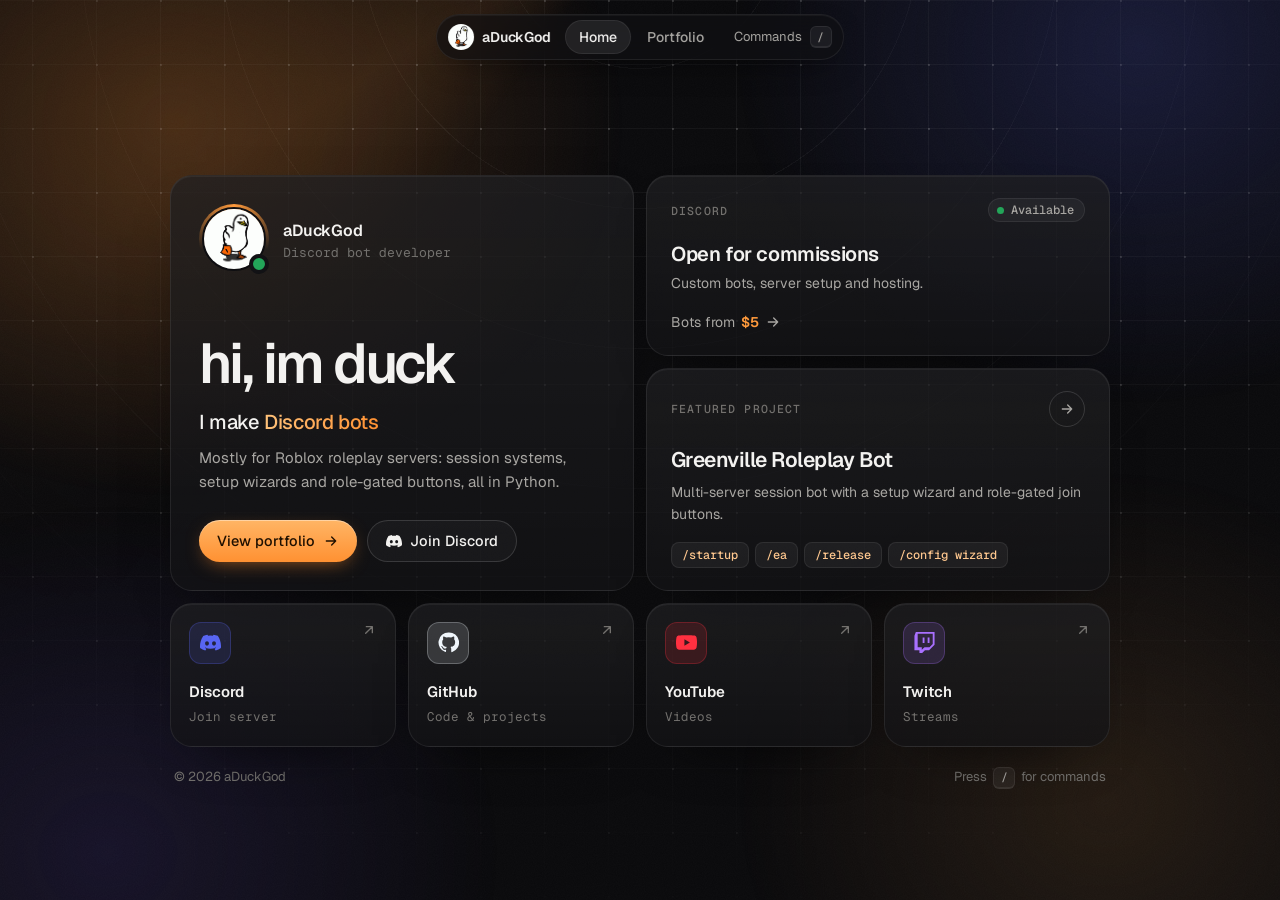
==== index.html @ 84489fb5 "Initial commit: aduckgod.com portfolio & links" ====
<!doctype html>
<html lang="en">
<head>
<meta charset="utf-8">
<meta name="viewport" content="width=device-width, initial-scale=1">
<title>aDuckGod · Discord bot developer</title>
<meta name="description" content="hi, im duck. I make Discord bots for Roblox roleplay servers, plus Minecraft and Geometry Dash mods, websites and AI tools.">
<meta property="og:type" content="website">
<meta property="og:url" content="https://aduckgod.com/">
<meta property="og:title" content="aDuckGod · Discord bot developer">
<meta property="og:description" content="Custom Discord bots for Roblox roleplay servers, plus mods, websites and AI tools.">
<meta property="og:image" content="https://aduckgod.com/assets/og.png">
<meta property="og:image:width" content="1200">
<meta property="og:image:height" content="630">
<meta name="twitter:card" content="summary_large_image">
<meta name="twitter:image" content="https://aduckgod.com/assets/og.png">
<meta name="theme-color" content="#0a0a0c">
<link rel="canonical" href="https://aduckgod.com/">
<link rel="icon" href="assets/avatar.png" type="image/png">
<link rel="preconnect" href="https://fonts.googleapis.com">
<link rel="preconnect" href="https://fonts.gstatic.com" crossorigin>
<link rel="preconnect" href="https://api.lanyard.rest" crossorigin>
<link rel="stylesheet" href="https://fonts.googleapis.com/css2?family=Geist:wght@400..600&family=Geist+Mono:wght@400..500&display=swap">
<link rel="stylesheet" href="style.css?v=8">
<script>document.documentElement.className = 'js'</script>
<script src="script.js?v=7" defer></script>
</head>
<body>
<div class="bg" aria-hidden="true"><div class="bg-glow"></div><div class="bg-grid"></div><div class="bg-spot"></div><div class="bg-noise"></div></div>

<header class="nav">
  <a class="brand" href="./"><img src="assets/avatar.png" alt="" width="26" height="26">aDuckGod</a>
  <nav class="tabs" aria-label="Main">
    <a href="./" aria-current="page">Home</a>
    <a href="portfolio.html">Portfolio</a>
  </nav>
  <button class="cmd" type="button" data-palette aria-label="Open command menu"><span class="cmd-label">Commands</span><kbd>/</kbd></button>
</header>

<main class="home">
  <div class="bento">
    <section class="tile profile" style="--i:0" aria-label="About">
      <div class="who">
        <span class="avatar">
          <span class="avatar-ring"></span>
          <img src="assets/avatar.png" alt="" width="64" height="64" fetchpriority="high" onerror="this.onerror=null;this.src='assets/duck.svg';this.className='is-fallback'">
          <span class="presence"></span>
        </span>
        <span>
          <span class="who-name">aDuckGod</span>
          <span class="who-role">Discord bot developer</span>
        </span>
      </div>
      <h1>hi, im duck</h1>
      <p class="rotline">
        <span class="sr-only">I make Discord bots, Minecraft mods, Geometry Dash mods, shaders, websites and AI tools.</span>
        <span aria-hidden="true">I make <span class="rot" data-rotate="Discord bots|Minecraft mods|GD mods|shaders|websites|AI tools">Discord bots</span></span>
      </p>
      <p class="bio">Mostly for Roblox roleplay servers: session systems, setup wizards and role-gated buttons, all in Python.</p>
      <div class="actions">
        <a class="btn btn-primary" href="portfolio.html">View portfolio<svg class="i go"><use href="assets/icons.svg?v=3#i-arrow"/></svg></a>
        <a class="btn btn-ghost" href="https://discord.gg/JS3cuBQaef" target="_blank" rel="noopener"><svg class="i"><use href="assets/icons.svg?v=3#i-discord"/></svg>Join Discord</a>
      </div>
    </section>

    <section class="tile status" style="--i:1" aria-label="Discord status">
      <div class="tile-top">
        <span class="label">Discord</span>
        <span class="status-pill" id="presence-pill">
          <span class="dot" id="presence-dot"></span>
          <span id="presence-title">Available</span>
        </span>
      </div>

      <div class="status-fallback" id="presence-fallback">
        <p class="status-title">Open for commissions</p>
        <p class="status-sub" id="presence-sub">Custom bots, server setup and hosting.</p>
      </div>

      <div class="activity" id="presence-activity" hidden>
        <div class="act-art" id="act-art">
          <img id="act-img" alt="" hidden>
          <svg class="act-ic" id="act-ic" aria-hidden="true"><use href="assets/icons.svg?v=3#i-gamepad"/></svg>
          <img class="act-small" id="act-small" alt="" hidden>
        </div>
        <div class="act-body">
          <div class="act-top">
            <span class="act-kicker" id="act-kicker">Playing</span>
            <span class="act-time" id="act-time" hidden></span>
          </div>
          <p class="act-name" id="act-name"></p>
          <p class="act-meta" id="act-meta" hidden></p>
          <div class="act-bar" id="act-bar" hidden><span id="act-bar-fill"></span></div>
        </div>
      </div>

      <div class="status-foot">
        <a class="status-link" href="portfolio.html#pricing">Bots from <b>$5</b><svg class="i go"><use href="assets/icons.svg?v=3#i-arrow"/></svg></a>
        <span class="live" id="presence-live" hidden><span class="dot pulse"></span>Live</span>
      </div>
    </section>

    <a class="tile feature" href="portfolio.html#greenville" style="--i:2">
      <div class="tile-top">
        <span class="label">Featured project</span>
        <span class="arrow-circle"><svg class="i"><use href="assets/icons.svg?v=3#i-arrow"/></svg></span>
      </div>
      <div>
        <h2>Greenville Roleplay Bot</h2>
        <p>Multi-server session bot with a setup wizard and role-gated join buttons.</p>
      </div>
      <div class="chips"><span class="chip">/startup</span><span class="chip">/ea</span><span class="chip">/release</span><span class="chip">/config wizard</span></div>
    </a>

    <a class="tile social" href="https://discord.gg/JS3cuBQaef" target="_blank" rel="noopener" style="--i:3;--c:#5865f2">
      <span class="social-ic"><svg><use href="assets/icons.svg?v=3#i-discord"/></svg></span>
      <svg class="i corner"><use href="assets/icons.svg?v=3#i-out"/></svg>
      <span class="social-txt"><b>Discord</b><span>Join server</span></span>
    </a>
    <a class="tile social" href="https://github.com/a-DuckGod" target="_blank" rel="noopener" style="--i:4;--c:#f0f6fc;--on:#0d1117">
      <span class="social-ic"><svg><use href="assets/icons.svg?v=3#i-github"/></svg></span>
      <svg class="i corner"><use href="assets/icons.svg?v=3#i-out"/></svg>
      <span class="social-txt"><b>GitHub</b><span>Code &amp; projects</span></span>
    </a>
    <a class="tile social" href="https://www.youtube.com/@aDuckGod" target="_blank" rel="noopener" style="--i:5;--c:#ff3040">
      <span class="social-ic"><svg><use href="assets/icons.svg?v=3#i-youtube"/></svg></span>
      <svg class="i corner"><use href="assets/icons.svg?v=3#i-out"/></svg>
      <span class="social-txt"><b>YouTube</b><span>Videos</span></span>
    </a>
    <a class="tile social" href="https://www.twitch.tv/a_duckgod" target="_blank" rel="noopener" style="--i:6;--c:#a970ff">
      <span class="social-ic"><svg><use href="assets/icons.svg?v=3#i-twitch"/></svg></span>
      <svg class="i corner"><use href="assets/icons.svg?v=3#i-out"/></svg>
      <span class="social-txt"><b>Twitch</b><span>Streams</span></span>
    </a>
  </div>

  <footer class="home-foot">
    <span>© <span data-year>2026</span> aDuckGod</span>
    <span class="hint">Press <kbd>/</kbd> for commands</span>
  </footer>
</main>

<div class="toast" role="status" aria-live="polite"></div>
</body>
</html>
---- style.css ----
:root {
  --bg: #0a0a0c;
  --tile: rgba(16, 16, 19, .72);
  --line: rgba(255, 255, 255, .075);
  --line-2: rgba(255, 255, 255, .14);
  --text: #f3f2f0;
  --text-2: #a9a7a3;
  --text-3: #73716e;
  --accent: #ff9a3c;
  --accent-soft: #ffc88f;
  --ok: #23a559;
  --idle: #f0b232;
  --dnd: #f23f43;
  --off: #80848e;
  --blurple: #5865f2;
  --radius: 22px;
  --ease: cubic-bezier(.2, .7, .2, 1);
  --sans: "Geist", ui-sans-serif, system-ui, -apple-system, "Segoe UI", Roboto, sans-serif;
  --mono: "Geist Mono", ui-monospace, SFMono-Regular, Menlo, Consolas, monospace;
  --serif: "Instrument Serif", Georgia, serif;
  color-scheme: dark;
}

*, *::before, *::after { box-sizing: border-box; }
html { -webkit-text-size-adjust: 100%; scroll-padding-top: 88px; }
body { margin: 0; min-height: 100vh; background: var(--bg); color: var(--text); font: 15px/1.6 var(--sans); -webkit-font-smoothing: antialiased; }
h1, h2, h3, p, figure { margin: 0; }
a { color: inherit; text-decoration: none; }
img, svg { display: block; max-width: 100%; }
button { font: inherit; color: inherit; background: none; border: 0; padding: 0; cursor: pointer; }
ul, ol { margin: 0; padding: 0; list-style: none; }
code { font: .92em var(--mono); }
::selection { background: rgba(255, 154, 60, .3); }
:focus-visible { outline: 2px solid var(--accent); outline-offset: 2px; border-radius: 8px; }
[hidden] { display: none !important; }
.sr-only { position: absolute; width: 1px; height: 1px; overflow: hidden; clip-path: inset(50%); white-space: nowrap; }
.i { width: 16px; height: 16px; flex: none; }
.serif { font-family: var(--serif); font-style: italic; font-weight: 400; letter-spacing: 0; color: var(--accent); }

/* background: every layer is static or moved with transform, so it never repaints */
.bg { position: fixed; inset: 0; z-index: -1; overflow: hidden; pointer-events: none; }
.bg::before {
  content: "";
  position: absolute;
  inset: 0;
  background:
    conic-gradient(from 215deg at 50% -10%, transparent 0deg, rgba(255, 154, 60, .09) 24deg, transparent 58deg, rgba(88, 101, 242, .08) 92deg, transparent 130deg),
    repeating-radial-gradient(circle at 50% -8%, rgba(255, 255, 255, .04) 0 1px, transparent 1px 140px);
  -webkit-mask-image: radial-gradient(ellipse 90% 85% at 50% 18%, #000 20%, transparent 82%);
  mask-image: radial-gradient(ellipse 90% 85% at 50% 18%, #000 20%, transparent 82%);
}
.bg-glow {
  position: absolute;
  inset: -20% -15%;
  background:
    radial-gradient(40% 44% at 22% 24%, rgba(255, 145, 50, .22), transparent 68%),
    radial-gradient(36% 42% at 80% 18%, rgba(88, 101, 242, .19), transparent 68%),
    radial-gradient(32% 38% at 78% 78%, rgba(255, 168, 82, .11), transparent 70%),
    radial-gradient(34% 40% at 18% 82%, rgba(124, 92, 255, .12), transparent 70%);
  will-change: transform;
  animation: drift 28s ease-in-out infinite alternate;
}
@keyframes drift {
  50% { transform: translate3d(3%, 2%, 0) scale(1.05); }
  100% { transform: translate3d(-3%, 4%, 0) scale(1.02); }
}
.bg-grid {
  position: absolute;
  inset: 0;
  background-image:
    radial-gradient(circle at 1px 1px, rgba(255, 255, 255, .16) 1px, transparent 0),
    linear-gradient(rgba(255, 255, 255, .045) 1px, transparent 1px),
    linear-gradient(90deg, rgba(255, 255, 255, .045) 1px, transparent 1px);
  background-size: 64px 64px;
  background-position: center top;
  -webkit-mask-image: radial-gradient(ellipse 92% 80% at 50% 30%, #000 30%, transparent 92%);
  mask-image: radial-gradient(ellipse 92% 80% at 50% 30%, #000 30%, transparent 92%);
}
.bg-spot {
  position: absolute;
  top: -340px;
  left: -340px;
  width: 680px;
  height: 680px;
  border-radius: 50%;
  background: radial-gradient(closest-side, rgba(255, 154, 60, .11), rgba(88, 101, 242, .04) 55%, transparent);
  opacity: 0;
  transition: opacity .4s;
  will-change: transform;
}
.bg-spot.on { opacity: 1; }
.bg-noise {
  position: absolute;
  inset: 0;
  opacity: .04;
  background-image: url("data:image/svg+xml;utf8,<svg xmlns='http://www.w3.org/2000/svg' width='160' height='160'><filter id='n'><feTurbulence type='fractalNoise' baseFrequency='.9' numOctaves='3' stitchTiles='stitch'/><feColorMatrix values='0 0 0 0 1 0 0 0 0 1 0 0 0 0 1 0 0 0 .6 0'/></filter><rect width='100%' height='100%' filter='url(%23n)'/></svg>");
}

/* nav */
.nav {
  position: fixed;
  z-index: 10;
  top: 14px;
  left: 50%;
  transform: translateX(-50%);
  display: flex;
  align-items: center;
  gap: 4px;
  width: max-content;
  max-width: calc(100% - 24px);
  padding: 5px;
  border-radius: 999px;
  background: rgba(16, 16, 19, .7);
  border: 1px solid var(--line);
  -webkit-backdrop-filter: blur(14px) saturate(150%);
  backdrop-filter: blur(14px) saturate(150%);
  box-shadow: 0 12px 32px -14px rgba(0, 0, 0, .7), inset 0 1px 0 rgba(255, 255, 255, .04);
}
.brand { display: flex; align-items: center; gap: 8px; flex-shrink: 0; padding: 0 10px 0 6px; font-size: 14px; font-weight: 600; letter-spacing: -.01em; white-space: nowrap; }
.brand img { width: 26px; height: 26px; flex: none; border-radius: 50%; object-fit: cover; }
.tabs { display: flex; gap: 2px; flex-shrink: 0; }
.tabs a { padding: 6px 14px; border-radius: 999px; font-size: 14px; font-weight: 500; color: var(--text-2); white-space: nowrap; transition: color .15s, background-color .15s; }
.tabs a:hover { color: var(--text); }
.tabs a[aria-current="page"] { color: var(--text); background: rgba(255, 255, 255, .08); box-shadow: inset 0 0 0 1px var(--line); }
.cmd { display: flex; align-items: center; gap: 8px; flex-shrink: 0; height: 34px; padding: 0 6px 0 12px; border-radius: 999px; font-size: 13px; color: var(--text-2); white-space: nowrap; transition: color .15s, background-color .15s; }
.cmd:hover { color: var(--text); background: rgba(255, 255, 255, .05); }
kbd {
  display: inline-grid;
  place-items: center;
  min-width: 22px;
  height: 22px;
  padding: 0 6px;
  border-radius: 6px;
  background: rgba(255, 255, 255, .06);
  border: 1px solid var(--line);
  border-bottom-width: 2px;
  font: 500 11.5px/1 var(--mono);
  color: var(--text-2);
}

/* buttons */
.actions { display: flex; flex-wrap: wrap; gap: 10px; }
.btn {
  display: inline-flex;
  align-items: center;
  justify-content: center;
  gap: 8px;
  height: 42px;
  padding: 0 18px;
  border-radius: 999px;
  font-size: 14.5px;
  font-weight: 500;
  white-space: nowrap;
  transition: background-color .15s, border-color .15s, box-shadow .2s, filter .15s, transform .14s var(--ease);
}
.btn:active { transform: scale(.98); }
.btn-primary {
  color: #1f1000;
  background: linear-gradient(180deg, #ffb565, #ff9132);
  box-shadow: inset 0 1px 0 rgba(255, 255, 255, .4), 0 6px 20px -8px rgba(255, 140, 40, .7);
}
.btn-primary:hover { filter: brightness(1.06); box-shadow: inset 0 1px 0 rgba(255, 255, 255, .45), 0 10px 28px -8px rgba(255, 140, 40, .9); }
.btn-ghost { background: rgba(255, 255, 255, .03); border: 1px solid var(--line-2); }
.btn-ghost:hover { background: rgba(255, 255, 255, .07); border-color: rgba(255, 255, 255, .22); }
.btn-discord { color: #fff; background: var(--blurple); box-shadow: inset 0 1px 0 rgba(255, 255, 255, .2), 0 6px 20px -8px rgba(88, 101, 242, .8); }
.btn-discord:hover { background: #6773f4; }
.go { transition: transform .2s var(--ease); }
a:hover .go, button:hover .go { transform: translateX(3px); }

/* tiles: frosted look without backdrop-filter, plus a light that follows the cursor */
.tile {
  position: relative;
  isolation: isolate;
  overflow: hidden;
  border-radius: var(--radius);
  background: linear-gradient(180deg, rgba(255, 255, 255, .05), rgba(255, 255, 255, .012)), var(--tile);
  border: 1px solid var(--line);
  box-shadow: inset 0 1px 0 rgba(255, 255, 255, .05), 0 24px 60px -36px rgba(0, 0, 0, .9);
}
.tile::before,
.tile::after { content: ""; position: absolute; inset: 0; border-radius: inherit; pointer-events: none; opacity: 0; transition: opacity .35s; }
.tile::before { z-index: -1; background: radial-gradient(420px circle at var(--mx) var(--my), rgba(255, 255, 255, .055), transparent 45%); }
.tile::after {
  padding: 1px;
  background: radial-gradient(260px circle at var(--mx) var(--my), rgba(255, 176, 100, .55), transparent 45%);
  -webkit-mask: linear-gradient(#000 0 0) content-box, linear-gradient(#000 0 0);
  -webkit-mask-composite: xor;
  mask-composite: exclude;
}
.tile:hover::before, .tile.is-lit::after { opacity: 1; }
a.tile, button.tile { transition: border-color .2s, transform .22s var(--ease); }
a.tile:hover, button.tile:hover { border-color: var(--line-2); }
a.tile:active, button.tile:active { transform: scale(.99); }
@media (hover: hover) {
  a.tile:hover, button.tile:hover { transform: translateY(-2px); }
  a.tile:active, button.tile:active { transform: translateY(0) scale(.99); }
}

.tile-top { display: flex; align-items: center; justify-content: space-between; gap: 12px; }
.label { display: inline-flex; align-items: center; gap: 8px; font: 500 11.5px/1 var(--mono); letter-spacing: .1em; text-transform: uppercase; color: var(--text-3); }
.eyebrow { margin-bottom: 12px; font: 500 12px/1 var(--mono); letter-spacing: .1em; text-transform: uppercase; color: var(--accent); }
.chips { display: flex; flex-wrap: wrap; gap: 6px; }
.chip { display: inline-flex; align-items: center; height: 26px; padding: 0 10px; border-radius: 8px; background: rgba(255, 255, 255, .05); border: 1px solid var(--line); font: 500 12px/1 var(--mono); color: var(--text-2); }
.feature .chip, .is-cmds .chip { color: var(--accent-soft); }
.arrow-circle { width: 36px; height: 36px; flex: none; border-radius: 50%; display: grid; place-items: center; border: 1px solid var(--line-2); color: var(--text-2); transition: transform .35s var(--ease), background-color .25s, color .25s, border-color .25s; }
a.tile:hover .arrow-circle { transform: rotate(-45deg); background: var(--text); border-color: var(--text); color: var(--bg); }

.dot { position: relative; width: 8px; height: 8px; flex: none; border-radius: 50%; background: var(--presence, var(--ok)); }
.dot.pulse::after { content: ""; position: absolute; inset: 0; border-radius: 50%; background: inherit; animation: ping 2s cubic-bezier(0, 0, .2, 1) infinite; }
@keyframes ping { 75%, 100% { transform: scale(2.6); opacity: 0; } }

/* home */
.home { min-height: 100vh; min-height: 100svh; display: flex; flex-direction: column; align-items: center; justify-content: center; padding: 92px 20px 28px; }
.bento {
  width: 100%;
  max-width: 940px;
  display: grid;
  gap: 12px;
  grid-template-columns: repeat(4, minmax(0, 1fr));
  grid-template-areas:
    "profile profile status status"
    "profile profile feature feature";
}
.js .bento > .tile { animation: rise .7s var(--ease) backwards; animation-delay: calc(var(--i, 0) * 60ms); }
@keyframes rise { from { opacity: 0; transform: translateY(14px); } }
.profile { grid-area: profile; padding: 28px; display: flex; flex-direction: column; }
.status { grid-area: status; }
.feature { grid-area: feature; }
.status, .feature { min-height: 180px; padding: 22px 24px; display: flex; flex-direction: column; justify-content: space-between; gap: 16px; }

.who { display: flex; align-items: center; gap: 14px; }
.who-name { display: block; font-size: 16px; font-weight: 600; letter-spacing: -.01em; }
.who-role { display: block; font: 13px var(--mono); color: var(--text-3); }
.avatar { position: relative; width: 70px; height: 70px; flex: none; display: grid; place-items: center; }
.avatar-ring { position: absolute; inset: 0; border-radius: 50%; background: conic-gradient(var(--accent), rgba(255, 154, 60, 0) 30%, rgba(255, 154, 60, 0) 70%, var(--accent)); animation: spin 6s linear infinite; }
@keyframes spin { to { transform: rotate(1turn); } }
.avatar img { position: relative; width: 64px; height: 64px; border-radius: 50%; object-fit: cover; background: #141417; border: 2px solid #0e0e11; }
.avatar img.is-fallback { object-fit: contain; padding: 8px; }
.presence { position: absolute; right: 0; bottom: 0; width: 20px; height: 20px; border-radius: 50%; background: var(--presence, var(--ok)); border: 4px solid #121215; }
.profile h1 { margin-top: auto; padding-top: 40px; font-size: clamp(2.5rem, 5vw, 3.5rem); line-height: 1; letter-spacing: -.045em; font-weight: 600; }
.rotline { margin-top: 14px; font-size: 20px; font-weight: 500; letter-spacing: -.02em; }
.rot {
  display: inline-block;
  background: linear-gradient(90deg, #ffc27a, #ff9132);
  -webkit-background-clip: text;
  background-clip: text;
  color: transparent;
  transition: opacity .3s, transform .3s var(--ease);
}
.rot.out { opacity: 0; transform: translateY(-40%); }
.rot.in { opacity: 0; transform: translateY(40%); transition: none; }
.bio { margin-top: 8px; max-width: 29em; color: var(--text-2); }
.profile .actions { margin-top: 26px; }

.live { display: inline-flex; align-items: center; gap: 7px; font: 500 11.5px/1 var(--mono); color: var(--text-3); }
.live .dot { width: 6px; height: 6px; --presence: var(--ok); }
.status-pill { display: inline-flex; align-items: center; gap: 7px; height: 24px; padding: 0 10px 0 8px; border-radius: 999px; background: rgba(255, 255, 255, .045); border: 1px solid var(--line); font: 500 12px/1 var(--mono); color: var(--text-2); }
.status-pill .dot { width: 7px; height: 7px; }
.status-title { display: flex; align-items: center; gap: 10px; font-size: 20px; font-weight: 600; letter-spacing: -.02em; }
.status-sub { margin-top: 2px; font-size: 14px; color: var(--text-2); overflow: hidden; text-overflow: ellipsis; white-space: nowrap; }
.status-foot { display: flex; align-items: center; justify-content: space-between; gap: 12px; }
.status-link { align-self: flex-start; display: inline-flex; align-items: center; gap: 6px; font-size: 14px; color: var(--text-2); transition: color .15s; }
.status-link:hover { color: var(--text); }
.status-link b { font-weight: 600; color: var(--accent); }

.activity { display: flex; align-items: center; gap: 12px; padding: 10px 12px; border-radius: 14px; background: rgba(255, 255, 255, .035); border: 1px solid var(--line); }
.activity.is-spotify { background: linear-gradient(135deg, rgba(29, 185, 84, .11), rgba(255, 255, 255, .025)); border-color: rgba(29, 185, 84, .24); }
.act-art { position: relative; width: 46px; height: 46px; flex: none; border-radius: 11px; display: grid; place-items: center; background: rgba(255, 154, 60, .1); border: 1px solid rgba(255, 154, 60, .2); color: var(--accent-soft); }
.activity.is-spotify .act-art { background: rgba(29, 185, 84, .14); border-color: rgba(29, 185, 84, .3); color: #1ed760; }
.act-art > img:first-child { width: 100%; height: 100%; border-radius: 10px; object-fit: cover; }
.act-ic { width: 22px; height: 22px; }
.act-small { position: absolute; right: -4px; bottom: -4px; width: 18px; height: 18px; border-radius: 50%; object-fit: cover; border: 2px solid #141418; background: #141418; }
.act-body { flex: 1; min-width: 0; }
.act-top { display: flex; align-items: center; justify-content: space-between; gap: 8px; }
.act-kicker { font: 500 10.5px/1 var(--mono); letter-spacing: .08em; text-transform: uppercase; color: var(--accent-soft); }
.activity.is-spotify .act-kicker { color: #1ed760; }
.act-time { font: 500 11px/1 var(--mono); font-variant-numeric: tabular-nums; color: var(--text-3); white-space: nowrap; }
.act-name { margin-top: 4px; font-size: 14.5px; font-weight: 600; line-height: 1.25; color: var(--text); overflow: hidden; text-overflow: ellipsis; white-space: nowrap; }
.act-meta { margin-top: 2px; font-size: 12.5px; line-height: 1.3; color: var(--text-2); overflow: hidden; text-overflow: ellipsis; white-space: nowrap; }
.act-bar { margin-top: 7px; height: 3px; border-radius: 999px; background: rgba(255, 255, 255, .1); overflow: hidden; }
.act-bar span { display: block; height: 100%; width: 0; border-radius: inherit; background: #1ed760; transition: width .8s linear; }
.feature h2 { font-size: 21px; font-weight: 600; letter-spacing: -.025em; }
.feature p { margin-top: 4px; font-size: 14px; color: var(--text-2); }

.social { width: 100%; min-height: 136px; padding: 18px; display: flex; flex-direction: column; justify-content: space-between; gap: 16px; text-align: left; }
.social-ic { width: 42px; height: 42px; border-radius: 12px; display: grid; place-items: center; color: var(--c); background: color-mix(in srgb, var(--c) 15%, transparent); border: 1px solid color-mix(in srgb, var(--c) 26%, transparent); transition: background-color .25s, color .25s, box-shadow .25s; }
.social-ic svg { width: 21px; height: 21px; }
.social:hover .social-ic { background: var(--c); color: var(--on, #fff); box-shadow: 0 8px 24px -8px var(--c); }
.social .corner { position: absolute; top: 18px; right: 18px; color: var(--text-3); transition: color .2s, transform .3s var(--ease); }
.social:hover .corner { color: var(--text); transform: translate(2px, -2px); }
.social-txt b { display: block; font-size: 15px; font-weight: 600; }
.social-txt span { font: 12.5px var(--mono); color: var(--text-3); }
.home-foot { width: 100%; max-width: 940px; display: flex; justify-content: space-between; gap: 12px; margin-top: 20px; padding: 0 4px; font-size: 13px; color: var(--text-3); }
.hint { display: inline-flex; align-items: center; gap: 6px; }

/* portfolio */
.wrap { width: 100%; max-width: 1080px; margin: 0 auto; padding: 0 20px; }
.js .reveal { opacity: 0; transform: translateY(18px); transition: opacity .8s var(--ease), transform .8s var(--ease); }
.js .reveal.in { opacity: 1; transform: none; }

.hero { padding-top: 144px; text-align: center; }
.pill { display: inline-flex; align-items: center; gap: 9px; height: 30px; padding: 0 12px; border-radius: 999px; border: 1px solid var(--line-2); background: rgba(255, 255, 255, .03); font: 500 12.5px/1 var(--mono); color: var(--text-2); }
.hero h1 { max-width: 14ch; margin: 22px auto 20px; font-size: clamp(2.6rem, 6.8vw, 4.65rem); line-height: 1; letter-spacing: -.05em; font-weight: 600; text-wrap: balance; }
.lead { max-width: 36em; margin: 0 auto; font-size: 17px; color: var(--text-2); text-wrap: pretty; }
.lead + .lead { margin-top: 10px; }
.lead a { color: var(--text); text-decoration: underline; text-decoration-color: rgba(255, 154, 60, .6); text-underline-offset: 3px; transition: text-decoration-color .15s; }
.lead a:hover { text-decoration-color: var(--accent); }
.hero .actions { justify-content: center; margin-top: 30px; }
.stack { display: flex; flex-wrap: wrap; align-items: center; justify-content: center; gap: 8px; margin-top: 28px; }
.stack .label { margin-right: 4px; }
.demo { max-width: 980px; margin: 72px auto 0; }

/* discord window */
.dc {
  --dc-bg: #313338;
  --dc-side: #2b2d31;
  --dc-rail: #1e1f22;
  --dc-panel: #232428;
  --dc-input: #383a40;
  --dc-text: #dbdee1;
  --dc-head: #f2f3f5;
  --dc-muted: #949ba4;
  --dc-icon: #b5bac1;
  --dc-faint: #80848e;
  --dc-link: #00a8fc;
  --dc-orange: #ff9a3c;
  --gutter: 72px;
  --av-x: 16px;
  display: flex;
  height: 580px;
  overflow: hidden;
  text-align: left;
  border-radius: 14px;
  background: var(--dc-bg);
  box-shadow: 0 0 0 1px rgba(255, 255, 255, .1), 0 44px 130px -40px rgba(0, 0, 0, .95), 0 0 90px -28px rgba(255, 154, 60, .3);
  color: var(--dc-text);
  font: 15.5px/1.375 "gg sans", var(--sans);
}
.dc svg { flex: none; }
.dc-rail, .dc-side, .dc-top, .dc-compose, .dc-btn, .dc-react, .dc-meta, .dc-reply, .dc-eph { -webkit-user-select: none; user-select: none; }

.dc-rail { flex: none; width: 72px; padding: 12px 0; display: flex; flex-direction: column; align-items: center; gap: 8px; background: var(--dc-rail); }
.dc-guild { position: relative; width: 48px; height: 48px; border-radius: 50%; display: grid; place-items: center; background: var(--dc-bg); color: var(--dc-text); font-size: 16px; font-weight: 500; transition: border-radius .2s var(--ease), background-color .2s; }
.dc-guild:hover { border-radius: 16px; background: #404249; }
.dc-guild svg { width: 28px; height: 28px; }
.dc-guild img { width: 100%; height: 100%; border-radius: inherit; object-fit: cover; }
.dc-guild.is-active { border-radius: 16px; background: linear-gradient(145deg, #28b463, #1a7f43); color: #fff; font-weight: 700; }
.dc-guild.is-active::before, .dc-guild.has-unread::before { content: ""; position: absolute; left: -12px; width: 4px; border-radius: 0 4px 4px 0; background: #fff; }
.dc-guild.is-active::before { height: 40px; }
.dc-guild.has-unread::before { height: 8px; }
.dc-add { color: var(--ok); }
.dc-add:hover { background: var(--ok); color: #fff; }
.dc-add svg { width: 24px; height: 24px; }
.dc-sep { width: 32px; height: 2px; border-radius: 1px; background: rgba(78, 80, 88, .48); }

.dc-side { flex: none; width: 240px; display: flex; flex-direction: column; background: var(--dc-side); }
.dc-server, .dc-top { position: relative; z-index: 1; flex: none; height: 48px; display: flex; align-items: center; box-shadow: 0 1px 0 rgba(2, 2, 2, .22), 0 1.5px 0 rgba(6, 6, 7, .06), 0 2px 0 rgba(2, 2, 2, .06); }
.dc-server { justify-content: space-between; padding: 0 16px; font-size: 15.5px; font-weight: 600; color: var(--dc-head); transition: background-color .15s; }
.dc-server:hover { background: rgba(255, 255, 255, .04); }
.dc-server svg { width: 18px; height: 18px; color: var(--dc-icon); }
.dc-channels { flex: 1; min-height: 0; padding: 0 8px; overflow: hidden; }
.dc-cat { display: flex; align-items: center; gap: 2px; padding: 18px 8px 4px 0; font-size: 11.5px; font-weight: 600; letter-spacing: .03em; text-transform: uppercase; color: var(--dc-muted); }
.dc-cat svg { width: 12px; height: 12px; }
.dc-chan { display: flex; align-items: center; gap: 6px; height: 32px; margin: 2px 0; padding: 0 8px; border-radius: 5px; font-size: 15px; font-weight: 500; color: var(--dc-muted); transition: background-color .12s, color .12s; }
.dc-chan:hover { background: rgba(78, 80, 88, .35); color: var(--dc-text); }
.dc-chan svg { width: 19px; height: 19px; color: var(--dc-faint); }
.dc-chan.is-active { background: rgba(78, 80, 88, .62); color: #fff; }
.dc-chan.is-unread { position: relative; color: var(--dc-head); }
.dc-chan.is-unread::before { content: ""; position: absolute; left: -8px; width: 4px; height: 8px; border-radius: 0 4px 4px 0; background: #fff; }
.dc-user { flex: none; height: 52px; display: flex; align-items: center; gap: 8px; padding: 0 8px; background: var(--dc-panel); border-top: 1px solid rgba(255, 255, 255, .03); }
.dc-user-av { position: relative; width: 32px; height: 32px; flex: none; border-radius: 50%; display: grid; place-items: center; background: var(--blurple); color: #fff; }
.dc-user-av svg { width: 20px; height: 20px; }
.dc-user-av::after { content: ""; position: absolute; right: -3px; bottom: -3px; width: 10px; height: 10px; border-radius: 50%; background: var(--ok); border: 3px solid var(--dc-panel); }
.dc-user-txt { min-width: 0; line-height: 16px; }
.dc-user-name { display: flex; align-items: center; gap: 4px; font-size: 14px; font-weight: 600; color: var(--dc-head); }
.dc-user-sub { display: block; font-size: 12px; color: var(--dc-muted); }
.dc-gem { width: 14px; height: 14px; color: #ff73fa; }
.dc-user-tools { margin-left: auto; display: flex; color: var(--dc-icon); }
.dc-user-tools svg { width: 32px; height: 32px; padding: 6px; border-radius: 4px; transition: background-color .12s, color .12s; }
.dc-user-tools svg:hover { background: rgba(255, 255, 255, .07); color: var(--dc-head); }

.dc-main { flex: 1; min-width: 0; display: flex; flex-direction: column; }
.dc-top { gap: 8px; padding: 0 16px; }
.dc-hash { width: 22px; height: 22px; color: var(--dc-faint); }
.dc-channel { font-size: 15.5px; font-weight: 600; color: var(--dc-head); white-space: nowrap; }
.dc-topic { min-width: 0; margin-left: 4px; padding-left: 12px; border-left: 1px solid #3f4147; font-size: 13.5px; color: var(--dc-muted); white-space: nowrap; overflow: hidden; text-overflow: ellipsis; }
.dc-tools { margin-left: auto; display: flex; align-items: center; gap: 14px; color: var(--dc-icon); }
.dc-tools > svg { width: 22px; height: 22px; transition: color .12s; }
.dc-tools > svg:hover { color: var(--dc-head); }
.dc-search { display: flex; align-items: center; justify-content: space-between; width: 144px; height: 24px; padding: 0 6px 0 8px; border-radius: 4px; background: var(--dc-rail); font-size: 13.5px; color: var(--dc-faint); }
.dc-search svg { width: 15px; height: 15px; }

.dc-log { flex: 1; min-height: 0; display: flex; flex-direction: column; overflow-y: auto; scrollbar-width: thin; scrollbar-color: rgba(255, 255, 255, .14) transparent; padding: 17px 0 22px; }
.dc-msg { position: relative; flex: none; min-height: 44px; margin-top: 16px; padding: 3px 44px 4px var(--gutter); transition: background-color .1s; }
.dc-msg:first-child { margin-top: auto; }
.dc-msg:hover { background: rgba(4, 4, 5, .1); }
.dc-msg.is-fresh { animation: dc-in .28s var(--ease); }
@keyframes dc-in { from { opacity: 0; transform: translateY(8px); } }
.dc-msg.is-mentioned { background: rgba(240, 178, 50, .1); box-shadow: inset 2px 0 0 #f0b232; }
.dc-msg.is-mentioned:hover { background: rgba(240, 178, 50, .07); }
.dc-msg.is-ephemeral { background: rgba(88, 101, 242, .08); box-shadow: inset 2px 0 0 #5865f2; }
.dc-msg.is-ephemeral:hover { background: rgba(88, 101, 242, .12); }
.js .dc-msg.is-pending { display: none; }
.dc-av { position: absolute; left: var(--av-x); top: 3px; width: 40px; height: 40px; border-radius: 50%; overflow: hidden; display: grid; place-items: center; background: #0c1114; color: #fff; font-size: 14px; font-weight: 700; box-shadow: 0 2px 8px rgba(0, 0, 0, .35); }
.dc-av img, .dc-foot-ic img { width: 100%; height: 100%; object-fit: cover; }
.has-reply .dc-av { top: 25px; }
.dc-reply { position: relative; display: flex; align-items: center; gap: 5px; height: 18px; margin-bottom: 4px; font-size: 13.5px; line-height: 18px; color: var(--dc-muted); white-space: nowrap; }
.dc-reply::before { content: ""; position: absolute; top: 50%; bottom: -4px; left: calc(var(--av-x) + 19px - var(--gutter)); right: calc(100% + 4px); border: 2px solid #4e5058; border-right: 0; border-bottom: 0; border-top-left-radius: 6px; }
.dc-mini { width: 16px; height: 16px; border-radius: 50%; background: var(--dc-rail); object-fit: cover; }
.dc-role { font-weight: 600; color: #ff9a3c; }
.dc-cmd { padding: 0 4px; border-radius: 3px; background: rgba(0, 168, 252, .12); font-weight: 500; color: var(--dc-link); }
.dc-meta { display: flex; align-items: center; flex-wrap: wrap; line-height: 22px; }
.dc-name { font-size: 15.5px; font-weight: 600; color: #ff9a3c; }
.dc-app { display: inline-flex; align-items: center; gap: 2px; height: 16px; margin-left: 5px; padding: 0 5px 0 3px; border-radius: 3px; background: var(--blurple); color: #fff; font-size: 10px; font-weight: 600; letter-spacing: .02em; }
.dc-app svg { width: 11px; height: 11px; }
.dc-meta time { margin-left: 6px; font-size: 12px; color: var(--dc-muted); }
.dc-ping { margin: 2px 0 4px; font-size: 14.5px; line-height: 20px; }
.dc-text { margin-top: 2px; font-size: 15px; line-height: 21px; }

.dc-embed { max-width: 452px; margin-top: 3px; padding: 10px 16px 14px 14px; border-radius: 6px; border-left: 4px solid #23a559; background: #2b2d31; box-shadow: inset 0 0 0 1px rgba(255, 255, 255, .04); }
.dc-embed.is-green { border-left-color: #2ecc71; }
.dc-embed.is-orange { border-left-color: var(--dc-orange); }
.dc-embed.is-red { border-left-color: #ed4245; }
.dc-embed-title { font-size: 15.5px; font-weight: 700; line-height: 22px; color: var(--dc-head); }
.dc-embed-desc { margin-top: 6px; font-size: 14px; line-height: 19px; color: var(--dc-text); }
.dc-embed-note { margin-top: 10px; font-size: 14px; line-height: 18px; color: var(--dc-head); }
.dc-fields { display: grid; grid-template-columns: repeat(2, minmax(0, 1fr)); gap: 10px; margin-top: 10px; font-size: 14px; line-height: 18px; }
.dc-fields b { display: block; margin-bottom: 2px; font-weight: 600; color: var(--dc-head); }
.dc-mention { padding: 1px 4px; border-radius: 4px; background: rgba(88, 101, 242, .3); color: #c9cdfb; font-weight: 500; }
.dc-mention.is-booster { background: rgba(244, 127, 255, .16); color: #f47fff; }
.dc-chan-mention { padding: 1px 5px; border-radius: 4px; background: rgba(88, 101, 242, .24); color: #c9cdfb; font-weight: 500; white-space: nowrap; }
.dc-foot { display: flex; align-items: center; gap: 8px; margin-top: 10px; font-size: 12px; font-weight: 500; line-height: 16px; color: var(--dc-muted); }
.dc-foot-ic { width: 18px; height: 18px; flex: none; border-radius: 50%; overflow: hidden; display: grid; place-items: center; background: #0c1114; }

.dc-reacts { display: flex; flex-wrap: wrap; gap: 6px; margin-top: 6px; }
.dc-react { display: inline-flex; align-items: center; gap: 6px; height: 26px; padding: 0 8px; border-radius: 8px; background: #2b2d31; border: 1px solid rgba(255, 255, 255, .07); font-size: 13.5px; color: var(--dc-text); transition: background-color .15s, border-color .15s, transform .12s; }
.dc-react:hover { background: #35373c; border-color: rgba(255, 255, 255, .16); }
.dc-react:active { transform: scale(.94); }
.dc-react.is-on { background: rgba(88, 101, 242, .22); border-color: rgba(88, 101, 242, .85); color: #dee0fc; }
.dc-react b { font-size: 13px; font-weight: 600; font-variant-numeric: tabular-nums; }

.dc-row { display: flex; flex-wrap: wrap; gap: 8px; padding: 4px 0; margin-top: 4px; }
.dc-btn { min-width: 60px; height: 34px; padding: 2px 16px; border-radius: 8px; color: #fff; font-size: 14px; font-weight: 600; line-height: 16px; transition: background-color .17s, filter .15s, transform .12s; }
.dc-btn:active { transform: scale(.97); }
.dc-btn.is-green { background: #248046; }
.dc-btn.is-green:hover { background: #1a6334; }
.dc-btn.is-orange { color: #1f1000; background: linear-gradient(180deg, #ffb463, #ff9132); box-shadow: inset 0 1px 0 rgba(255, 255, 255, .35), 0 4px 14px -4px rgba(255, 145, 50, .55); }
.dc-btn.is-orange:hover { filter: brightness(1.06); }
.dc-btn.is-grey { background: #4e5058; }
.dc-btn.is-grey:hover { background: #6d6f78; }

.dc-codeblock { position: relative; max-width: 360px; margin-top: 6px; border-radius: 4px; background: #2b2d31; border: 1px solid #1e1f22; }
.dc-codeblock pre { margin: 0; padding: 8px 36px 8px 10px; font: 14px/1.4 var(--mono); color: var(--dc-text); overflow-x: auto; }
.dc-codeblock code { font: inherit; }
.dc-code-copy { position: absolute; top: 4px; right: 4px; width: 26px; height: 26px; border-radius: 4px; display: grid; place-items: center; color: var(--dc-muted); opacity: .75; transition: opacity .15s, color .15s, background-color .15s; }
.dc-codeblock:hover .dc-code-copy, .dc-code-copy:focus-visible { opacity: 1; }
.dc-code-copy:hover { color: var(--dc-head); background: rgba(255, 255, 255, .08); }
.dc-code-copy:active { transform: scale(.94); }
.dc-code-copy .i { width: 14px; height: 14px; }

.dc-eph { display: flex; align-items: center; gap: 4px; margin-top: 6px; font-size: 12px; line-height: 16px; color: var(--dc-muted); }
.dc-eph svg { width: 16px; height: 16px; }
.dc-eph button { color: var(--dc-link); }
.dc-eph button:hover { text-decoration: underline; }

.dc-compose { flex: none; padding: 0 16px; }
.dc-input { display: flex; align-items: center; min-height: 44px; border-radius: 8px; background: var(--dc-input); cursor: not-allowed; }
.dc-attach { flex: none; width: 56px; height: 44px; display: grid; place-items: center; color: var(--dc-icon); opacity: .5; }
.dc-attach svg { width: 24px; height: 24px; }
.dc-input-text { min-width: 0; padding: 11px 16px 11px 0; font-size: 16px; line-height: 22px; color: #6d6f78; white-space: nowrap; overflow: hidden; text-overflow: ellipsis; }
.dc-typing { height: 24px; display: flex; align-items: center; gap: 4px; font-size: 14px; color: var(--dc-text); visibility: hidden; }
.dc-typing.on { visibility: visible; }
.dc-typing b { font-weight: 700; color: var(--dc-head); }
.dc-dots { display: flex; gap: 3px; padding: 0 3px; }
.dc-dots i { width: 5px; height: 5px; border-radius: 50%; background: var(--dc-text); opacity: .3; }
.dc-typing.on .dc-dots i { animation: dc-dot 1.2s ease-in-out infinite; }
.dc-dots i:nth-child(2) { animation-delay: .15s; }
.dc-dots i:nth-child(3) { animation-delay: .3s; }
@keyframes dc-dot { 30% { opacity: 1; transform: translateY(-2px); } 60%, 100% { opacity: .3; transform: none; } }

.demo-bar { display: flex; flex-wrap: wrap; align-items: center; justify-content: center; gap: 10px 12px; margin-top: 18px; font-size: 13px; color: var(--text-3); }
.seg { display: inline-flex; padding: 3px; border-radius: 999px; border: 1px solid var(--line-2); background: rgba(255, 255, 255, .03); }
.seg button { height: 28px; padding: 0 12px; border-radius: 999px; font-size: 13px; font-weight: 500; color: var(--text-2); transition: background-color .15s, color .15s; }
.seg button[aria-pressed="true"] { background: rgba(255, 255, 255, .1); color: var(--text); }
.replay { display: inline-flex; align-items: center; gap: 6px; height: 34px; padding: 0 10px; border-radius: 999px; font-size: 13px; font-weight: 500; color: var(--text-2); transition: color .15s; }
.replay:hover { color: var(--text); }
.replay .i { width: 14px; height: 14px; }

/* sections */
.section { padding-top: 120px; }
.section-head { display: flex; align-items: flex-end; justify-content: space-between; gap: 20px; margin-bottom: 28px; }
.section h2 { font-size: clamp(1.9rem, 4vw, 2.7rem); line-height: 1.08; letter-spacing: -.04em; font-weight: 600; }
.section-sub { max-width: 36em; margin-top: 12px; color: var(--text-2); }
.text-link { display: inline-flex; align-items: center; gap: 6px; font-size: 14px; font-weight: 500; color: var(--text-2); white-space: nowrap; transition: color .15s; }
.text-link:hover { color: var(--text); }
.text-link .i { width: 14px; height: 14px; }

.case { display: grid; grid-template-columns: minmax(0, .95fr) minmax(0, 1.05fr); gap: 36px; padding: 34px; }
.case h3 { margin: 16px 0 10px; font-size: 30px; line-height: 1.15; letter-spacing: -.035em; font-weight: 600; }
.case-desc { color: var(--text-2); }
.feats { display: grid; grid-template-columns: 1fr 1fr; gap: 16px 22px; margin: 26px 0 24px; }
.feats li { display: flex; gap: 12px; font-size: 13.5px; line-height: 1.5; color: var(--text-2); }
.feats b { display: block; margin-bottom: 1px; font-size: 14px; font-weight: 600; color: var(--text); }
.feat-ic { width: 32px; height: 32px; flex: none; border-radius: 9px; display: grid; place-items: center; color: var(--accent); background: rgba(255, 154, 60, .08); border: 1px solid rgba(255, 154, 60, .2); }
.feat-ic svg { width: 17px; height: 17px; }
.case .actions { margin-top: 26px; }

.shots { display: grid; grid-template-columns: 1fr 1fr; gap: 12px; align-content: start; }
.shots .shot:first-child { grid-column: 1 / -1; }
.shots.is-small { margin-top: 14px; }
.shots.is-small .shot:first-child { grid-column: auto; }
.shots.is-stack { grid-template-columns: 1fr; }
.shots.is-stack .shot { aspect-ratio: auto; background: #361538; }
.shots.is-stack .shot img { height: auto; object-fit: contain; }
.shots.is-stack .shot.is-tall img { max-height: 360px; margin: 0 auto; }
.shot { position: relative; aspect-ratio: 16 / 10; overflow: hidden; border-radius: 14px; border: 1px solid var(--line); background: rgba(0, 0, 0, .35); }
.shot img { width: 100%; height: 100%; object-fit: cover; transition: transform .35s var(--ease); }
.shot:not(.empty) { cursor: zoom-in; }
.shot:not(.empty):hover img { transform: scale(1.035); }
.shot.empty { border: 1px dashed rgba(255, 255, 255, .16); background: repeating-linear-gradient(135deg, rgba(255, 255, 255, .015) 0 10px, rgba(255, 255, 255, .035) 10px 20px); }
.shot.empty img { display: none; }
.shot.empty::after { content: attr(data-file); position: absolute; inset: 0; display: grid; place-items: center; font: 12px var(--mono); color: var(--text-3); }

.cards { display: grid; grid-template-columns: 1fr 1fr; gap: 12px; margin-top: 12px; }
.card { padding: 28px; display: flex; flex-direction: column; }
.card h3 { margin: 14px 0 8px; font-size: 22px; letter-spacing: -.03em; font-weight: 600; }
.card > p:not(.chips) { color: var(--text-2); }
.card > p.quote { margin-bottom: 8px; font: italic 400 23px/1.3 var(--serif); color: var(--text); }
.card > .text-link { align-self: flex-start; margin-top: auto; padding-top: 22px; }
.card-links { display: flex; flex-wrap: wrap; align-items: center; gap: 10px 20px; margin-top: auto; padding-top: 22px; }
.text-link.is-accent { color: var(--accent-soft); }
.text-link.is-accent:hover { color: var(--accent); }
.prompt { display: grid; grid-template-columns: 1fr auto; align-items: center; gap: 6px 12px; margin-top: 20px; padding: 14px 14px 14px 16px; border-radius: 14px; background: rgba(0, 0, 0, .3); border: 1px solid var(--line); }
.prompt-label { grid-column: 1 / -1; font: 500 11px/1 var(--mono); letter-spacing: .1em; text-transform: uppercase; color: var(--text-3); }
.prompt-text { min-height: 2.9em; font-size: 14px; line-height: 1.45; }
.prompt-text::after { content: ""; display: inline-block; width: 2px; height: 1em; margin-left: 2px; vertical-align: -2px; background: var(--accent); animation: blink 1.1s steps(1) infinite; }
.prompt-text.is-typing::after { animation: none; opacity: 1; }
@keyframes blink { 50% { opacity: 0; } }
.prompt-go { width: 34px; height: 34px; border-radius: 10px; display: grid; place-items: center; color: #1f1000; background: linear-gradient(180deg, #ffb565, #ff9132); transition: transform .2s var(--ease), filter .2s; }
.prompt-go.is-pulse { transform: scale(.9); filter: brightness(1.15); }
.mods { display: grid; gap: 8px; margin-top: 16px; }
.mods a { display: flex; align-items: center; justify-content: space-between; gap: 12px; padding: 11px 14px; border-radius: 12px; background: rgba(255, 255, 255, .03); border: 1px solid var(--line); font-size: 14px; transition: border-color .15s, background-color .15s; }
.mods a:hover { border-color: var(--line-2); background: rgba(255, 255, 255, .06); }
.mod-info { display: flex; flex-direction: column; min-width: 0; }
.mod-info b { font-weight: 600; color: var(--text); line-height: 1.3; }
.mod-info small { font-size: 12.5px; color: var(--text-3); line-height: 1.3; }
.mod-meta { display: inline-flex; align-items: center; gap: 8px; flex: none; font: 12px var(--mono); color: var(--text-3); }
.mod-status { padding: 3px 7px; border-radius: 999px; font: 500 10.5px/1 var(--mono); letter-spacing: .02em; }
.mod-status.is-dev { color: var(--accent-soft); background: rgba(255, 154, 60, .12); border: 1px solid rgba(255, 154, 60, .25); }
.mod-status.is-paused { color: var(--text-2); background: rgba(255, 255, 255, .05); border: 1px solid var(--line); }

.prices { display: grid; grid-template-columns: repeat(3, minmax(0, 1fr)); gap: 12px; }
.price { padding: 28px; display: flex; flex-direction: column; }
.price.is-main { background: linear-gradient(180deg, rgba(255, 154, 60, .1), rgba(255, 154, 60, .012) 55%), var(--tile); border-color: rgba(255, 154, 60, .3); }
.price-ic { width: 44px; height: 44px; margin-bottom: 18px; border-radius: 12px; display: grid; place-items: center; color: var(--accent-soft); background: rgba(255, 255, 255, .05); border: 1px solid var(--line); }
.price-ic svg { width: 20px; height: 20px; }
.price h3 { font-size: 18px; font-weight: 600; letter-spacing: -.015em; }
.price > p { margin-top: 4px; font-size: 14px; color: var(--text-2); }
.price .amount { display: flex; align-items: baseline; gap: 6px; margin: 22px 0 0; padding-top: 20px; border-top: 1px solid var(--line); }
.amount small { font: 12.5px var(--mono); color: var(--text-3); }
.amount b { font-size: 40px; font-weight: 600; letter-spacing: -.045em; line-height: 1; }
.incl { display: grid; gap: 10px; margin: 18px 0 26px; font-size: 14px; color: var(--text-2); }
.incl li { position: relative; padding-left: 24px; }
.incl li::before { content: ""; position: absolute; left: 3px; top: .5em; width: 10px; height: 5px; border-left: 1.7px solid var(--accent); border-bottom: 1.7px solid var(--accent); transform: rotate(-45deg); }
.price .btn { margin-top: auto; }

.steps { display: grid; grid-template-columns: repeat(4, minmax(0, 1fr)); margin-top: 12px; }
.steps li { display: flex; flex-direction: column; padding: 22px 24px; }
.steps li + li { border-left: 1px solid var(--line); }
.step-n { margin-bottom: 10px; font: 500 12px/1 var(--mono); color: var(--accent); }
.steps b { font-weight: 600; letter-spacing: -.01em; }
.steps li > span:last-child { margin-top: 2px; font-size: 13.5px; color: var(--text-2); }

.guarantees { display: grid; grid-template-columns: repeat(3, minmax(0, 1fr)); gap: 12px; margin-top: 12px; }
.guarantees li { display: flex; align-items: center; gap: 14px; padding: 18px 20px; font-size: 13.5px; line-height: 1.45; color: var(--text-2); }
.guarantees b { display: block; margin-bottom: 1px; font-size: 14.5px; font-weight: 600; color: var(--text); }

.contact { margin-top: 120px; padding: 64px 28px; text-align: center; background: radial-gradient(60% 120% at 50% 0%, rgba(255, 154, 60, .14), transparent 60%), linear-gradient(180deg, rgba(255, 255, 255, .05), rgba(255, 255, 255, .012)), var(--tile); }
.contact h2 { font-size: clamp(2.1rem, 5.2vw, 3.4rem); line-height: 1.04; letter-spacing: -.045em; font-weight: 600; text-wrap: balance; }
.contact p:not(.eyebrow) { max-width: 30em; margin: 14px auto 0; color: var(--text-2); }
.contact .actions { justify-content: center; margin-top: 30px; }
.socials { display: flex; justify-content: center; gap: 10px; margin-top: 26px; }
.socials a { width: 44px; height: 44px; border-radius: 50%; display: grid; place-items: center; background: rgba(255, 255, 255, .03); border: 1px solid var(--line-2); color: var(--text-2); transition: color .2s, background-color .2s, border-color .2s; }
.socials a:hover { color: var(--on, #fff); background: var(--c); border-color: var(--c); }
.socials svg { width: 19px; height: 19px; }

.site-foot { display: flex; justify-content: space-between; gap: 12px; margin-top: 56px; padding-top: 24px; padding-bottom: 40px; border-top: 1px solid var(--line); font-size: 13px; color: var(--text-3); }

/* 404 */
.nf { min-height: 100vh; min-height: 100svh; display: grid; place-items: center; padding: 96px 20px 40px; }
.nf-card { width: 100%; max-width: 520px; padding: 44px 32px; text-align: center; }
.nf h1 { font-size: clamp(2.2rem, 7vw, 3.1rem); line-height: 1.05; letter-spacing: -.045em; font-weight: 600; }
.nf p:not(.eyebrow) { margin-top: 12px; color: var(--text-2); }
.nf .actions { justify-content: center; margin-top: 28px; }

/* command menu */
.palette { position: fixed; inset: 0; z-index: 30; display: none; align-items: flex-start; justify-content: center; padding: 14vh 16px 16px; background: rgba(5, 5, 7, .6); }
.palette.open { display: flex; animation: fade .15s ease-out; }
@keyframes fade { from { opacity: 0; } }
.pal { width: min(560px, 100%); overflow: hidden; border-radius: 18px; background: #131316; border: 1px solid var(--line-2); box-shadow: 0 40px 100px -20px rgba(0, 0, 0, .85), inset 0 1px 0 rgba(255, 255, 255, .05); animation: pop .2s var(--ease); }
@keyframes pop { from { opacity: 0; transform: translateY(-8px) scale(.98); } }
.pal-head { display: flex; align-items: center; gap: 10px; padding: 14px 16px; border-bottom: 1px solid var(--line); }
.pal-slash { font: 500 18px var(--mono); color: var(--accent); }
.pal-head input { flex: 1; min-width: 0; background: none; border: 0; outline: 0; color: var(--text); font: 16px var(--sans); }
.pal-head input::placeholder { color: var(--text-3); }
.pal-title { padding: 12px 18px 4px; font: 500 11px/1 var(--mono); letter-spacing: .1em; text-transform: uppercase; color: var(--text-3); }
.pal-list { max-height: min(52vh, 380px); overflow: auto; padding: 4px 6px 6px; scrollbar-width: thin; scrollbar-color: rgba(255, 255, 255, .14) transparent; }
.pal-item { display: flex; align-items: center; gap: 12px; padding: 9px 10px; border-radius: 10px; cursor: pointer; }
.pal-item[aria-selected="true"] { background: rgba(255, 255, 255, .06); }
.pal-ic { width: 34px; height: 34px; flex: none; border-radius: 9px; display: grid; place-items: center; background: rgba(255, 255, 255, .05); border: 1px solid var(--line); color: var(--text-2); }
.pal-ic svg { width: 17px; height: 17px; }
.pal-item[aria-selected="true"] .pal-ic { color: var(--accent); }
.pal-name { display: block; font: 500 14px/1.35 var(--mono); }
.pal-desc { display: block; font-size: 13px; line-height: 1.35; color: var(--text-3); }
.pal-tag { margin-left: auto; font-size: 11.5px; color: var(--text-3); white-space: nowrap; }
.pal-empty { padding: 26px; text-align: center; font-size: 14px; color: var(--text-3); }
.pal-foot { display: flex; gap: 16px; padding: 10px 16px; border-top: 1px solid var(--line); font-size: 12px; color: var(--text-3); }
.pal-foot span { display: inline-flex; align-items: center; gap: 6px; }

.toast {
  position: fixed;
  z-index: 40;
  left: 50%;
  bottom: 24px;
  display: flex;
  align-items: center;
  gap: 10px;
  max-width: calc(100% - 32px);
  padding: 10px 16px 10px 14px;
  border-radius: 999px;
  background: rgba(22, 22, 26, .96);
  border: 1px solid var(--line-2);
  box-shadow: 0 20px 44px -12px rgba(0, 0, 0, .7);
  font-size: 14px;
  opacity: 0;
  pointer-events: none;
  transform: translate(-50%, 14px);
  transition: opacity .25s var(--ease), transform .25s var(--ease);
}
.toast::before { content: ""; width: 8px; height: 8px; flex: none; border-radius: 50%; background: var(--accent); }
.toast.show { opacity: 1; transform: translate(-50%, 0); }

/* screenshot lightbox */
.lightbox { position: fixed; inset: 0; z-index: 35; display: none; flex-direction: column; align-items: center; justify-content: center; gap: 12px; padding: 24px; background: rgba(5, 5, 7, .82); -webkit-backdrop-filter: blur(8px); backdrop-filter: blur(8px); cursor: zoom-out; }
.lightbox.open { display: flex; animation: fade .15s ease-out; }
.lightbox img { max-width: min(1100px, 92vw); max-height: 80vh; border-radius: 14px; border: 1px solid var(--line-2); box-shadow: 0 32px 90px -20px rgba(0, 0, 0, .9); animation: pop .2s var(--ease); cursor: default; }
.lightbox-cap { font-size: 13.5px; color: var(--text-2); text-align: center; }

@media (max-width: 1020px) {
  .dc-side, .dc-search { display: none; }
}
@media (max-width: 880px) {
  .bento { grid-template-columns: repeat(2, minmax(0, 1fr)); grid-template-areas: "profile profile" "status status" "feature feature"; }
  .profile h1 { padding-top: 30px; }
  .case, .prices, .cards, .guarantees { grid-template-columns: 1fr; }
  .steps { grid-template-columns: repeat(2, minmax(0, 1fr)); }
  .steps li:nth-child(3) { border-left: 0; }
  .steps li:nth-child(n+3) { border-top: 1px solid var(--line); }
}
@media (max-width: 600px) {
  .brand { padding: 0 6px 0 4px; gap: 6px; }
  .tabs a { padding: 6px 11px; }
  .cmd { padding: 0 6px; gap: 0; }
  .cmd-label { display: none; }

  .home { justify-content: flex-start; padding: 80px 14px 24px; }
  .bento { gap: 10px; }
  .profile { padding: 22px; }
  .profile h1 { font-size: 2.4rem; }
  .rotline { font-size: 18px; }
  .profile .actions .btn { flex: 1; }
  .status, .feature { min-height: 0; padding: 20px; }
  .social { min-height: 116px; padding: 16px; }
  .social .corner { top: 16px; right: 16px; }
  .home-foot { justify-content: center; }

  .wrap { padding: 0 14px; }
  .hero { padding-top: 112px; }
  .lead { font-size: 16px; }
  .hero .actions .btn { flex: 1 1 100%; }
  .demo { margin-top: 48px; }
  .dc { --gutter: 60px; --av-x: 12px; height: 560px; border-radius: 10px; }
  .dc-rail, .dc-topic, .dc-tools > svg:not(:last-of-type) { display: none; }
  .dc-msg { padding-right: 12px; }
  .dc-fields { grid-template-columns: 1fr 1fr; }
  .dc-compose { padding: 0 12px; }
  .dc-attach { width: 48px; }
  .dc-input-text { padding: 10px 12px 10px 0; font-size: 14px; line-height: 20px; white-space: normal; }

  .section { padding-top: 88px; }
  .section-head { flex-direction: column; align-items: flex-start; gap: 12px; }
  .case { padding: 22px; gap: 26px; }
  .case h3 { font-size: 26px; }
  .feats { grid-template-columns: 1fr; }
  .case .actions .btn { flex: 1 1 100%; }
  .card, .price { padding: 22px; }
  .steps { grid-template-columns: 1fr; }
  .steps li + li { border-left: 0; border-top: 1px solid var(--line); }
  .contact { margin-top: 88px; padding: 46px 20px; }
  .contact .actions .btn { flex: 1 1 100%; }
  .site-foot { justify-content: center; }
}
@media (hover: none) {
  .cmd, .hint { display: none !important; }
}
@media (prefers-reduced-motion: no-preference) {
  html { scroll-behavior: smooth; }
}
@media (prefers-reduced-motion: reduce) {
  *, *::before, *::after { animation: none !important; transition: none !important; }
  .js .reveal { opacity: 1; transform: none; }
}
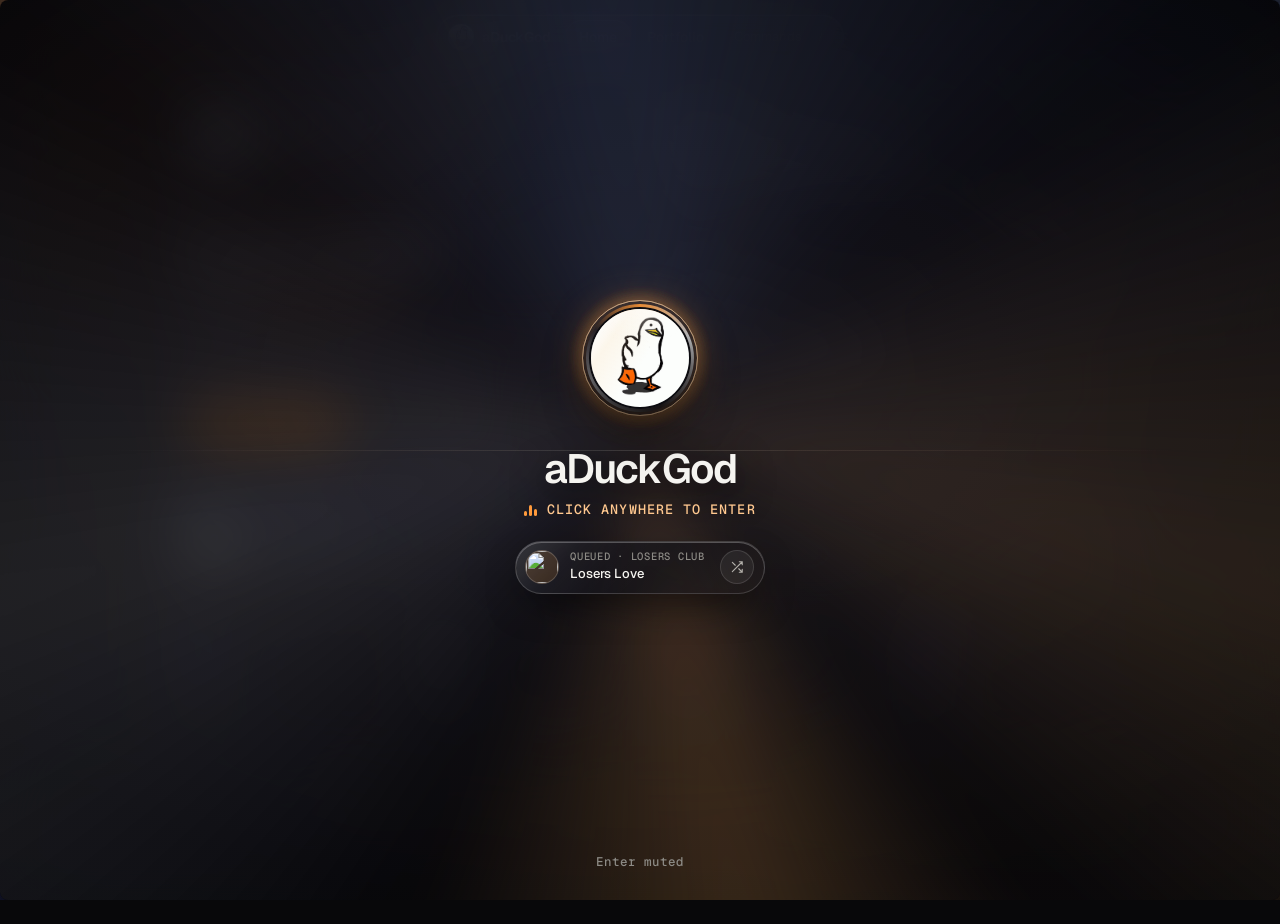
==== commit 0ebef3ab: "feat: reflective obsidian glass UI, standalone Discord presence widget, Mirror Pond gate & 5-track m" ====
--- a/index.html
+++ b/index.html
@@ -14,19 +14,82 @@
 <meta property="og:image:height" content="630">
 <meta name="twitter:card" content="summary_large_image">
 <meta name="twitter:image" content="https://aduckgod.com/assets/og.png">
-<meta name="theme-color" content="#0a0a0c">
+<meta name="theme-color" content="#08080a">
 <link rel="canonical" href="https://aduckgod.com/">
 <link rel="icon" href="assets/avatar.png" type="image/png">
 <link rel="preconnect" href="https://fonts.googleapis.com">
 <link rel="preconnect" href="https://fonts.gstatic.com" crossorigin>
 <link rel="preconnect" href="https://api.lanyard.rest" crossorigin>
+<link rel="preconnect" href="https://cdn.discordapp.com" crossorigin>
 <link rel="stylesheet" href="https://fonts.googleapis.com/css2?family=Geist:wght@400..600&family=Geist+Mono:wght@400..500&display=swap">
-<link rel="stylesheet" href="style.css?v=8">
-<script>document.documentElement.className = 'js'</script>
-<script src="script.js?v=7" defer></script>
+<link rel="stylesheet" href="style.css?v=9">
+<script>
+  document.documentElement.className = 'js';
+  try {
+    var nav = performance.getEntriesByType && performance.getEntriesByType('navigation')[0];
+    var isReload = nav && nav.type === 'reload';
+    if (!isReload && sessionStorage.getItem('adg_entered') === '1') {
+      document.documentElement.classList.add('has-entered');
+    } else {
+      document.documentElement.classList.add('gate-pending');
+    }
+  } catch (e) {}
+</script>
+<script src="script.js?v=8" defer></script>
 </head>
 <body>
-<div class="bg" aria-hidden="true"><div class="bg-glow"></div><div class="bg-grid"></div><div class="bg-spot"></div><div class="bg-noise"></div></div>
+<div class="bg" aria-hidden="true">
+  <div class="bg-aurora"></div>
+  <div class="bg-caustics"></div>
+  <div class="bg-horizon"></div>
+  <div class="bg-spot"></div>
+  <div class="bg-noise"></div>
+</div>
+
+<div class="enter-gate" id="enter-gate" role="dialog" aria-modal="true" aria-label="Enter aDuckGod" tabindex="-1">
+  <div class="gate-caustic" aria-hidden="true"></div>
+  <div class="gate-lens" id="gate-lens" aria-hidden="true"></div>
+  <div class="gate-ripples" id="gate-ripples" aria-hidden="true"></div>
+  <div class="gate-spacer" aria-hidden="true"></div>
+
+  <div class="gate-center" id="gate-card">
+    <div class="gate-medallion">
+      <span class="gate-wave" style="--w:0" aria-hidden="true"></span>
+      <span class="gate-wave" style="--w:1" aria-hidden="true"></span>
+      <span class="gate-wave" style="--w:2" aria-hidden="true"></span>
+      <span class="gate-halo" aria-hidden="true"></span>
+      <span class="gate-coin">
+        <img src="assets/avatar.png" alt="" width="102" height="102" fetchpriority="high" onerror="this.onerror=null;this.src='assets/duck.svg';this.className='is-fallback'">
+        <span class="gate-glare" aria-hidden="true"></span>
+      </span>
+    </div>
+
+    <p class="gate-brand">aDuckGod</p>
+    <p class="gate-cta">
+      <span class="gate-eq" aria-hidden="true"><i></i><i></i><i></i></span>
+      <span class="gate-cta-desktop">Click anywhere to enter</span>
+      <span class="gate-cta-touch">Tap anywhere to enter</span>
+    </p>
+
+    <div class="gate-track" id="gate-track">
+      <span class="gate-track-art-wrap">
+        <img class="gate-track-art" id="gate-track-art" alt="" width="34" height="34" hidden>
+        <svg class="gate-track-ic" id="gate-track-ic" aria-hidden="true"><use href="assets/icons.svg?v=4#i-music"/></svg>
+      </span>
+      <span class="gate-track-meta">
+        <span class="gate-track-kicker" id="gate-track-kicker">Random track queued</span>
+        <span class="gate-track-title" id="gate-track-title">Selecting a track…</span>
+      </span>
+      <button class="gate-reroll" id="gate-reroll" type="button" aria-label="Roll a different random song" title="Roll another track">
+        <svg class="i"><use href="assets/icons.svg?v=4#i-shuffle"/></svg>
+      </button>
+    </div>
+  </div>
+
+  <div class="gate-foot">
+    <button class="gate-mute-btn" id="gate-enter-muted" type="button">Enter muted</button>
+  </div>
+</div>
 
 <header class="nav">
   <a class="brand" href="./"><img src="assets/avatar.png" alt="" width="26" height="26">aDuckGod</a>
@@ -41,11 +104,10 @@
   <div class="bento">
     <section class="tile profile" style="--i:0" aria-label="About">
       <div class="who">
-        <span class="avatar">
+        <button class="avatar" type="button" id="duck-avatar-btn" aria-label="Say hi to duck">
           <span class="avatar-ring"></span>
           <img src="assets/avatar.png" alt="" width="64" height="64" fetchpriority="high" onerror="this.onerror=null;this.src='assets/duck.svg';this.className='is-fallback'">
-          <span class="presence"></span>
-        </span>
+        </button>
         <span>
           <span class="who-name">aDuckGod</span>
           <span class="who-role">Discord bot developer</span>
@@ -58,29 +120,95 @@
       </p>
       <p class="bio">Mostly for Roblox roleplay servers: session systems, setup wizards and role-gated buttons, all in Python.</p>
       <div class="actions">
-        <a class="btn btn-primary" href="portfolio.html">View portfolio<svg class="i go"><use href="assets/icons.svg?v=3#i-arrow"/></svg></a>
-        <a class="btn btn-ghost" href="https://discord.gg/JS3cuBQaef" target="_blank" rel="noopener"><svg class="i"><use href="assets/icons.svg?v=3#i-discord"/></svg>Join Discord</a>
+        <a class="btn btn-primary" href="portfolio.html">View portfolio<svg class="i go"><use href="assets/icons.svg?v=4#i-arrow"/></svg></a>
+        <a class="btn btn-ghost" href="https://discord.gg/JS3cuBQaef" target="_blank" rel="noopener"><svg class="i"><use href="assets/icons.svg?v=4#i-discord"/></svg>Join Discord</a>
       </div>
     </section>
 
-    <section class="tile status" style="--i:1" aria-label="Discord status">
+    <section class="tile commissions" style="--i:1" aria-label="Commissions">
       <div class="tile-top">
-        <span class="label">Discord</span>
-        <span class="status-pill" id="presence-pill">
-          <span class="dot" id="presence-dot"></span>
-          <span id="presence-title">Available</span>
-        </span>
-      </div>
-
-      <div class="status-fallback" id="presence-fallback">
-        <p class="status-title">Open for commissions</p>
-        <p class="status-sub" id="presence-sub">Custom bots, server setup and hosting.</p>
+        <span class="label">Commissions</span>
+        <span class="avail-pill"><span class="dot pulse"></span>Open</span>
+      </div>
+      <div>
+        <p class="status-title">Custom bots, built to order</p>
+        <p class="status-sub">Session systems, setup wizards, server setup &amp; hosting.</p>
+      </div>
+      <div class="status-foot">
+        <a class="status-link" href="portfolio.html#pricing">Bots from <b>$5</b><svg class="i go"><use href="assets/icons.svg?v=4#i-arrow"/></svg></a>
+        <span class="turnaround">2–5 day delivery</span>
+      </div>
+    </section>
+
+    <a class="tile feature" href="portfolio.html#greenville" style="--i:2">
+      <div class="tile-top">
+        <span class="label">Featured project</span>
+        <span class="arrow-circle"><svg class="i"><use href="assets/icons.svg?v=4#i-arrow"/></svg></span>
+      </div>
+      <div>
+        <h2>Greenville Roleplay Bot</h2>
+        <p>Multi-server session bot with a setup wizard and role-gated join buttons.</p>
+      </div>
+      <div class="chips"><span class="chip">/startup</span><span class="chip">/ea</span><span class="chip">/release</span><span class="chip">/config wizard</span></div>
+    </a>
+  </div>
+
+  <!-- Standalone Discord Profile & Live Rich Activity widget (guns.lol style) -->
+  <section class="tile dc-presence" id="discord-card" data-activity="idle" style="--i:3" aria-label="Discord Profile and Live Activity">
+    <div class="dc-prof">
+      <a class="dc-prof-link" id="dc-profile-link" href="https://discord.com/users/1131237914957840525" target="_blank" rel="noopener" aria-label="Open aDuckGod's Discord profile"></a>
+
+      <div class="dc-prof-av" id="dc-prof-av">
+        <img class="dc-prof-img" id="dc-avatar" src="assets/avatar.png" alt="aDuckGod Discord avatar" width="56" height="56" onerror="this.onerror=null;this.src='assets/avatar.png'">
+        <img class="dc-prof-deco" id="dc-deco" alt="" hidden>
+        <span class="dc-prof-badge" id="dc-status-badge" data-status="syncing" aria-hidden="true"></span>
+      </div>
+
+      <div class="dc-prof-info">
+        <div class="dc-prof-name-row">
+          <span class="dc-prof-name" id="dc-display">aDuckGod</span>
+          <span class="dc-guild-tag" id="dc-guild-tag" hidden>
+            <img id="dc-guild-badge" alt="" width="14" height="14" hidden>
+            <span id="dc-guild-text"></span>
+          </span>
+          <span class="dc-devices" id="dc-devices"></span>
+          <span class="dc-prof-out" aria-hidden="true"><svg class="i"><use href="assets/icons.svg?v=4#i-out"/></svg></span>
+        </div>
+
+        <div class="dc-prof-sub-row">
+          <span class="dc-prof-handle" id="dc-handle">@a_duckgod</span>
+          <button class="dc-copy-btn" type="button" data-copy-discord aria-label="Copy Discord username" title="Copy username">
+            <svg class="i ic-copy"><use href="assets/icons.svg?v=4#i-copy"/></svg>
+            <svg class="i ic-check"><use href="assets/icons.svg?v=4#i-check"/></svg>
+          </button>
+          <span class="status-pill" id="presence-pill">
+            <span class="dot" id="presence-dot"></span>
+            <span id="presence-title">Syncing…</span>
+          </span>
+        </div>
+      </div>
+    </div>
+
+    <div class="dc-presence-sep" aria-hidden="true"></div>
+
+    <div class="dc-act-zone">
+      <div class="dc-act-head">
+        <span class="label"><svg class="i"><use href="assets/icons.svg?v=4#i-discord"/></svg>Discord Activity</span>
+        <span class="live" id="presence-live" hidden><span class="dot pulse"></span>Live</span>
+      </div>
+
+      <div class="dc-act-idle" id="presence-idle">
+        <span class="dc-idle-ic" aria-hidden="true"><svg><use href="assets/icons.svg?v=4#i-discord"/></svg></span>
+        <div class="dc-idle-txt">
+          <p class="dc-idle-title" id="presence-idle-title">Checking live status…</p>
+          <p class="dc-idle-sub" id="presence-sub">Click my profile to open Discord</p>
+        </div>
       </div>
 
       <div class="activity" id="presence-activity" hidden>
         <div class="act-art" id="act-art">
           <img id="act-img" alt="" hidden>
-          <svg class="act-ic" id="act-ic" aria-hidden="true"><use href="assets/icons.svg?v=3#i-gamepad"/></svg>
+          <svg class="act-ic" id="act-ic" aria-hidden="true"><use href="assets/icons.svg?v=4#i-gamepad"/></svg>
           <img class="act-small" id="act-small" alt="" hidden>
         </div>
         <div class="act-body">
@@ -93,50 +221,35 @@
           <div class="act-bar" id="act-bar" hidden><span id="act-bar-fill"></span></div>
         </div>
       </div>
-
-      <div class="status-foot">
-        <a class="status-link" href="portfolio.html#pricing">Bots from <b>$5</b><svg class="i go"><use href="assets/icons.svg?v=3#i-arrow"/></svg></a>
-        <span class="live" id="presence-live" hidden><span class="dot pulse"></span>Live</span>
-      </div>
-    </section>
-
-    <a class="tile feature" href="portfolio.html#greenville" style="--i:2">
-      <div class="tile-top">
-        <span class="label">Featured project</span>
-        <span class="arrow-circle"><svg class="i"><use href="assets/icons.svg?v=3#i-arrow"/></svg></span>
-      </div>
-      <div>
-        <h2>Greenville Roleplay Bot</h2>
-        <p>Multi-server session bot with a setup wizard and role-gated join buttons.</p>
-      </div>
-      <div class="chips"><span class="chip">/startup</span><span class="chip">/ea</span><span class="chip">/release</span><span class="chip">/config wizard</span></div>
-    </a>
-
-    <a class="tile social" href="https://discord.gg/JS3cuBQaef" target="_blank" rel="noopener" style="--i:3;--c:#5865f2">
-      <span class="social-ic"><svg><use href="assets/icons.svg?v=3#i-discord"/></svg></span>
-      <svg class="i corner"><use href="assets/icons.svg?v=3#i-out"/></svg>
+    </div>
+  </section>
+
+  <div class="social-row">
+    <a class="tile social" href="https://discord.gg/JS3cuBQaef" target="_blank" rel="noopener" style="--i:4;--c:#5865f2">
+      <span class="social-ic"><svg><use href="assets/icons.svg?v=4#i-discord"/></svg></span>
+      <svg class="i corner"><use href="assets/icons.svg?v=4#i-out"/></svg>
       <span class="social-txt"><b>Discord</b><span>Join server</span></span>
     </a>
-    <a class="tile social" href="https://github.com/a-DuckGod" target="_blank" rel="noopener" style="--i:4;--c:#f0f6fc;--on:#0d1117">
-      <span class="social-ic"><svg><use href="assets/icons.svg?v=3#i-github"/></svg></span>
-      <svg class="i corner"><use href="assets/icons.svg?v=3#i-out"/></svg>
+    <a class="tile social" href="https://github.com/a-DuckGod" target="_blank" rel="noopener" style="--i:5;--c:#f0f6fc;--on:#0d1117">
+      <span class="social-ic"><svg><use href="assets/icons.svg?v=4#i-github"/></svg></span>
+      <svg class="i corner"><use href="assets/icons.svg?v=4#i-out"/></svg>
       <span class="social-txt"><b>GitHub</b><span>Code &amp; projects</span></span>
     </a>
-    <a class="tile social" href="https://www.youtube.com/@aDuckGod" target="_blank" rel="noopener" style="--i:5;--c:#ff3040">
-      <span class="social-ic"><svg><use href="assets/icons.svg?v=3#i-youtube"/></svg></span>
-      <svg class="i corner"><use href="assets/icons.svg?v=3#i-out"/></svg>
+    <a class="tile social" href="https://www.youtube.com/@aDuckGod" target="_blank" rel="noopener" style="--i:6;--c:#ff3040">
+      <span class="social-ic"><svg><use href="assets/icons.svg?v=4#i-youtube"/></svg></span>
+      <svg class="i corner"><use href="assets/icons.svg?v=4#i-out"/></svg>
       <span class="social-txt"><b>YouTube</b><span>Videos</span></span>
     </a>
-    <a class="tile social" href="https://www.twitch.tv/a_duckgod" target="_blank" rel="noopener" style="--i:6;--c:#a970ff">
-      <span class="social-ic"><svg><use href="assets/icons.svg?v=3#i-twitch"/></svg></span>
-      <svg class="i corner"><use href="assets/icons.svg?v=3#i-out"/></svg>
+    <a class="tile social" href="https://www.twitch.tv/a_duckgod" target="_blank" rel="noopener" style="--i:7;--c:#a970ff">
+      <span class="social-ic"><svg><use href="assets/icons.svg?v=4#i-twitch"/></svg></span>
+      <svg class="i corner"><use href="assets/icons.svg?v=4#i-out"/></svg>
       <span class="social-txt"><b>Twitch</b><span>Streams</span></span>
     </a>
   </div>
 
   <footer class="home-foot">
     <span>© <span data-year>2026</span> aDuckGod</span>
-    <span class="hint">Press <kbd>/</kbd> for commands</span>
+    <span class="hint">Press <kbd>/</kbd> for commands · <kbd>M</kbd> mute</span>
   </footer>
 </main>
 
--- a/style.css
+++ b/style.css
@@ -1,11 +1,14 @@
 :root {
-  --bg: #0a0a0c;
-  --tile: rgba(16, 16, 19, .72);
-  --line: rgba(255, 255, 255, .075);
-  --line-2: rgba(255, 255, 255, .14);
-  --text: #f3f2f0;
-  --text-2: #a9a7a3;
-  --text-3: #73716e;
+  --bg: #08080a;
+  --tile: rgba(16, 16, 21, .52);
+  --tile-solid: rgba(18, 18, 22, .86);
+  --glass-sheen: linear-gradient(132deg, rgba(255, 255, 255, .145) 0%, rgba(255, 255, 255, .048) 22%, rgba(255, 255, 255, .01) 38%, transparent 54%, rgba(255, 172, 92, .05) 100%);
+  --line: rgba(255, 255, 255, .10);
+  --line-2: rgba(255, 255, 255, .20);
+  --rim-top: rgba(255, 255, 255, .28);
+  --text: #f5f4f0;
+  --text-2: #b4b1ab;
+  --text-3: #8d8b86;
   --accent: #ff9a3c;
   --accent-soft: #ffc88f;
   --ok: #23a559;
@@ -13,8 +16,10 @@
   --dnd: #f23f43;
   --off: #80848e;
   --blurple: #5865f2;
+  --spotify: #1ed760;
   --radius: 22px;
   --ease: cubic-bezier(.2, .7, .2, 1);
+  --ease-out: cubic-bezier(.22, 1, .36, 1);
   --sans: "Geist", ui-sans-serif, system-ui, -apple-system, "Segoe UI", Roboto, sans-serif;
   --mono: "Geist Mono", ui-monospace, SFMono-Regular, Menlo, Consolas, monospace;
   --serif: "Instrument Serif", Georgia, serif;
@@ -23,83 +28,420 @@
 
 *, *::before, *::after { box-sizing: border-box; }
 html { -webkit-text-size-adjust: 100%; scroll-padding-top: 88px; }
-body { margin: 0; min-height: 100vh; background: var(--bg); color: var(--text); font: 15px/1.6 var(--sans); -webkit-font-smoothing: antialiased; }
+body {
+  margin: 0;
+  min-height: 100vh;
+  background: var(--bg);
+  color: var(--text);
+  font: 15px/1.6 var(--sans);
+  -webkit-font-smoothing: antialiased;
+  overflow-x: hidden;
+}
+html.gate-pending,
+html.gate-pending body { overflow: hidden; }
 h1, h2, h3, p, figure { margin: 0; }
 a { color: inherit; text-decoration: none; }
 img, svg { display: block; max-width: 100%; }
 button { font: inherit; color: inherit; background: none; border: 0; padding: 0; cursor: pointer; }
 ul, ol { margin: 0; padding: 0; list-style: none; }
 code { font: .92em var(--mono); }
-::selection { background: rgba(255, 154, 60, .3); }
+::selection { background: rgba(255, 154, 60, .32); }
 :focus-visible { outline: 2px solid var(--accent); outline-offset: 2px; border-radius: 8px; }
 [hidden] { display: none !important; }
 .sr-only { position: absolute; width: 1px; height: 1px; overflow: hidden; clip-path: inset(50%); white-space: nowrap; }
 .i { width: 16px; height: 16px; flex: none; }
 .serif { font-family: var(--serif); font-style: italic; font-weight: 400; letter-spacing: 0; color: var(--accent); }
 
-/* background: every layer is static or moved with transform, so it never repaints */
-.bg { position: fixed; inset: 0; z-index: -1; overflow: hidden; pointer-events: none; }
-.bg::before {
+/* reflective obsidian ambient backdrop: GPU-composited light pools, liquid caustics & mirror horizon */
+.bg { position: fixed; inset: 0; z-index: -1; overflow: hidden; pointer-events: none; background: radial-gradient(125% 85% at 50% -12%, #17161d 0%, #09090d 52%, #050507 100%); }
+.bg-aurora {
+  position: absolute;
+  inset: -22% -16%;
+  background:
+    radial-gradient(38% 42% at 20% 20%, rgba(255, 150, 54, .27), transparent 68%),
+    radial-gradient(34% 38% at 82% 18%, rgba(124, 162, 238, .19), transparent 68%),
+    radial-gradient(32% 36% at 52% 6%, rgba(255, 232, 200, .12), transparent 64%),
+    radial-gradient(34% 40% at 76% 78%, rgba(255, 172, 86, .16), transparent 70%),
+    radial-gradient(36% 42% at 18% 84%, rgba(88, 101, 242, .14), transparent 70%);
+  will-change: transform;
+  animation: aurora-drift 26s ease-in-out infinite alternate;
+}
+@keyframes aurora-drift {
+  0% { transform: translate3d(0, 0, 0) scale(1); }
+  50% { transform: translate3d(2.5%, 2%, 0) scale(1.06); }
+  100% { transform: translate3d(-2.5%, 3.5%, 0) scale(1.03); }
+}
+.bg-caustics {
+  position: absolute;
+  inset: -15%;
+  opacity: .84;
+  background:
+    conic-gradient(from 195deg at 50% -6%,
+      transparent 0deg,
+      rgba(255, 214, 164, .145) 16deg,
+      transparent 34deg,
+      rgba(255, 255, 255, .08) 54deg,
+      transparent 76deg,
+      rgba(138, 178, 255, .11) 104deg,
+      transparent 136deg,
+      rgba(255, 158, 66, .095) 168deg,
+      transparent 205deg);
+  -webkit-mask-image: radial-gradient(ellipse 88% 76% at 50% 18%, #000 18%, transparent 82%);
+  mask-image: radial-gradient(ellipse 88% 76% at 50% 18%, #000 18%, transparent 82%);
+  will-change: transform;
+  animation: caustic-sway 34s ease-in-out infinite alternate;
+}
+@keyframes caustic-sway {
+  0% { transform: translate3d(-1.5%, 0, 0) rotate(-3deg) scale(1.02); }
+  100% { transform: translate3d(1.5%, 2%, 0) rotate(4deg) scale(1.07); }
+}
+.bg-horizon {
+  position: absolute;
+  left: -10%;
+  right: -10%;
+  bottom: -16vh;
+  height: 44vh;
+  background:
+    radial-gradient(58% 65% at 50% 42%, rgba(255, 172, 88, .15), rgba(146, 182, 248, .06) 48%, transparent 74%),
+    linear-gradient(180deg, transparent, rgba(255, 255, 255, .03) 48%, rgba(255, 255, 255, .06) 50%, transparent 56%);
+  opacity: .92;
+}
+.bg-spot {
+  position: absolute;
+  top: -360px;
+  left: -360px;
+  width: 720px;
+  height: 720px;
+  border-radius: 50%;
+  background: radial-gradient(closest-side, rgba(255, 224, 184, .16), rgba(255, 154, 60, .09) 34%, rgba(128, 166, 242, .038) 62%, transparent);
+  opacity: 0;
+  transition: opacity .45s;
+  will-change: transform;
+}
+.bg-spot.on { opacity: 1; }
+.bg-noise {
+  position: absolute;
+  inset: 0;
+  opacity: .034;
+  background-image: url("data:image/svg+xml;utf8,<svg xmlns='http://www.w3.org/2000/svg' width='160' height='160'><filter id='n'><feTurbulence type='fractalNoise' baseFrequency='.9' numOctaves='3' stitchTiles='stitch'/><feColorMatrix values='0 0 0 0 1 0 0 0 0 1 0 0 0 0 1 0 0 0 .6 0'/></filter><rect width='100%' height='100%' filter='url(%23n)'/></svg>");
+}
+
+/* ambient glass water-ripple feedback on clicks */
+.water-ripple {
+  position: fixed;
+  z-index: 2;
+  width: 24px;
+  height: 24px;
+  margin: -12px 0 0 -12px;
+  border-radius: 50%;
+  pointer-events: none;
+  border: 1px solid rgba(255, 212, 160, .48);
+  box-shadow: 0 0 24px rgba(255, 154, 60, .24), inset 0 0 12px rgba(255, 255, 255, .18);
+  animation: water-ripple-out .75s var(--ease-out) forwards;
+}
+@keyframes water-ripple-out {
+  0% { transform: scale(.4); opacity: .78; }
+  100% { transform: scale(6.5); opacity: 0; }
+}
+
+/* unique "Mirror Pond" click-to-enter reflective portal */
+.enter-gate {
+  position: fixed;
+  inset: 0;
+  z-index: 60;
+  min-height: 100vh;
+  min-height: 100dvh;
+  display: none;
+  flex-direction: column;
+  align-items: center;
+  justify-content: space-between;
+  padding: 24px 20px calc(22px + env(safe-area-inset-bottom, 0px));
+  background: radial-gradient(90% 80% at 50% 42%, rgba(22, 20, 28, .82), rgba(6, 6, 9, .95) 75%);
+  -webkit-backdrop-filter: blur(28px) saturate(180%);
+  backdrop-filter: blur(28px) saturate(180%);
+  cursor: pointer;
+  overflow: hidden;
+  -webkit-user-select: none;
+  user-select: none;
+  outline: none;
+  transition: opacity .65s var(--ease-out), visibility .65s;
+}
+.enter-gate::before {
   content: "";
   position: absolute;
-  inset: 0;
+  left: 8%;
+  right: 8%;
+  top: 50%;
+  height: 1px;
+  pointer-events: none;
+  background: linear-gradient(90deg, transparent, rgba(255, 224, 186, .16) 35%, rgba(255, 255, 255, .28) 50%, rgba(255, 224, 186, .16) 65%, transparent);
+  opacity: .55;
+}
+html.gate-pending .enter-gate,
+.enter-gate.is-leaving { display: flex; }
+html.has-entered .enter-gate { display: none !important; }
+.enter-gate.is-leaving { opacity: 0; pointer-events: none; }
+.enter-gate.is-leaving .gate-center {
+  transform: scale(1.1) translateY(-10px);
+  filter: blur(12px);
+  opacity: 0;
+}
+.enter-gate.is-leaving .gate-foot { opacity: 0; }
+.gate-spacer { flex: 1; min-height: 12px; }
+
+.gate-caustic {
+  position: absolute;
+  inset: -25%;
+  pointer-events: none;
   background:
-    conic-gradient(from 215deg at 50% -10%, transparent 0deg, rgba(255, 154, 60, .09) 24deg, transparent 58deg, rgba(88, 101, 242, .08) 92deg, transparent 130deg),
-    repeating-radial-gradient(circle at 50% -8%, rgba(255, 255, 255, .04) 0 1px, transparent 1px 140px);
-  -webkit-mask-image: radial-gradient(ellipse 90% 85% at 50% 18%, #000 20%, transparent 82%);
-  mask-image: radial-gradient(ellipse 90% 85% at 50% 18%, #000 20%, transparent 82%);
-}
-.bg-glow {
-  position: absolute;
-  inset: -20% -15%;
-  background:
-    radial-gradient(40% 44% at 22% 24%, rgba(255, 145, 50, .22), transparent 68%),
-    radial-gradient(36% 42% at 80% 18%, rgba(88, 101, 242, .19), transparent 68%),
-    radial-gradient(32% 38% at 78% 78%, rgba(255, 168, 82, .11), transparent 70%),
-    radial-gradient(34% 40% at 18% 82%, rgba(124, 92, 255, .12), transparent 70%);
+    conic-gradient(from 140deg at 50% 48%,
+      transparent 0deg,
+      rgba(255, 174, 86, .20) 28deg,
+      transparent 66deg,
+      rgba(255, 255, 255, .10) 115deg,
+      transparent 162deg,
+      rgba(126, 162, 242, .14) 216deg,
+      transparent 275deg,
+      rgba(255, 192, 122, .13) 324deg,
+      transparent 360deg);
+  filter: blur(32px);
   will-change: transform;
-  animation: drift 28s ease-in-out infinite alternate;
-}
-@keyframes drift {
-  50% { transform: translate3d(3%, 2%, 0) scale(1.05); }
-  100% { transform: translate3d(-3%, 4%, 0) scale(1.02); }
-}
-.bg-grid {
-  position: absolute;
-  inset: 0;
-  background-image:
-    radial-gradient(circle at 1px 1px, rgba(255, 255, 255, .16) 1px, transparent 0),
-    linear-gradient(rgba(255, 255, 255, .045) 1px, transparent 1px),
-    linear-gradient(90deg, rgba(255, 255, 255, .045) 1px, transparent 1px);
-  background-size: 64px 64px;
-  background-position: center top;
-  -webkit-mask-image: radial-gradient(ellipse 92% 80% at 50% 30%, #000 30%, transparent 92%);
-  mask-image: radial-gradient(ellipse 92% 80% at 50% 30%, #000 30%, transparent 92%);
-}
-.bg-spot {
-  position: absolute;
-  top: -340px;
-  left: -340px;
-  width: 680px;
-  height: 680px;
-  border-radius: 50%;
-  background: radial-gradient(closest-side, rgba(255, 154, 60, .11), rgba(88, 101, 242, .04) 55%, transparent);
+  animation: gate-spin 22s linear infinite;
+}
+@keyframes gate-spin { to { transform: rotate(1turn); } }
+
+.gate-lens {
+  position: absolute;
+  top: -240px;
+  left: -240px;
+  width: 480px;
+  height: 480px;
+  border-radius: 50%;
+  pointer-events: none;
+  background: radial-gradient(closest-side, rgba(255, 228, 192, .18), rgba(255, 154, 60, .09) 42%, transparent 72%);
   opacity: 0;
   transition: opacity .4s;
   will-change: transform;
 }
-.bg-spot.on { opacity: 1; }
-.bg-noise {
+.gate-lens.on { opacity: 1; }
+.gate-ripples { position: absolute; inset: 0; pointer-events: none; overflow: hidden; }
+.gate-click-ripple {
+  position: absolute;
+  width: 40px;
+  height: 40px;
+  margin: -20px 0 0 -20px;
+  border-radius: 50%;
+  border: 1.5px solid rgba(255, 218, 168, .78);
+  box-shadow: 0 0 42px rgba(255, 154, 60, .48), inset 0 0 26px rgba(255, 255, 255, .3);
+  animation: gate-burst .75s var(--ease-out) forwards;
+}
+@keyframes gate-burst {
+  0% { transform: scale(.45); opacity: 1; }
+  100% { transform: scale(26); opacity: 0; }
+}
+
+.gate-center {
+  position: relative;
+  z-index: 2;
+  display: flex;
+  flex-direction: column;
+  align-items: center;
+  text-align: center;
+  transition: transform .65s var(--ease-out), opacity .55s var(--ease-out), filter .55s var(--ease-out);
+}
+.gate-medallion {
+  position: relative;
+  width: 136px;
+  height: 136px;
+  display: grid;
+  place-items: center;
+  margin-bottom: 22px;
+  transform: perspective(800px) rotateX(var(--grx, 0deg)) rotateY(var(--gry, 0deg));
+  transition: transform .18s ease-out;
+}
+.gate-wave {
+  position: absolute;
+  inset: 10px;
+  border-radius: 50%;
+  border: 1px solid rgba(255, 218, 174, .42);
+  box-shadow: 0 0 18px rgba(255, 164, 78, .18);
+  animation: pond-wave 3.9s cubic-bezier(.15, .6, .25, 1) infinite;
+  animation-delay: calc(var(--w, 0) * 1.3s);
+  pointer-events: none;
+}
+@keyframes pond-wave {
+  0% { transform: scale(.86); opacity: 0; }
+  20% { opacity: .68; }
+  100% { transform: scale(2.15); opacity: 0; }
+}
+.gate-halo {
+  position: absolute;
+  inset: 14px;
+  border-radius: 50%;
+  background: conic-gradient(from 0deg, var(--accent), rgba(255, 255, 255, .82) 18%, rgba(255, 154, 60, .06) 44%, rgba(255, 255, 255, .52) 68%, rgba(255, 154, 60, .08) 84%, var(--accent));
+  animation: spin 7s linear infinite;
+  box-shadow: 0 0 46px -6px rgba(255, 154, 60, .48);
+}
+.gate-coin {
+  position: relative;
+  isolation: isolate;
+  width: 102px;
+  height: 102px;
+  border-radius: 50%;
+  overflow: hidden;
+  display: grid;
+  place-items: center;
+  background: linear-gradient(145deg, rgba(255, 255, 255, .18), rgba(14, 14, 18, .92));
+  border: 2px solid #0c0c10;
+  box-shadow: inset 0 1px 2px rgba(255, 255, 255, .42), 0 18px 44px rgba(0, 0, 0, .74);
+}
+.gate-coin::after {
+  content: "";
   position: absolute;
   inset: 0;
-  opacity: .04;
-  background-image: url("data:image/svg+xml;utf8,<svg xmlns='http://www.w3.org/2000/svg' width='160' height='160'><filter id='n'><feTurbulence type='fractalNoise' baseFrequency='.9' numOctaves='3' stitchTiles='stitch'/><feColorMatrix values='0 0 0 0 1 0 0 0 0 1 0 0 0 0 1 0 0 0 .6 0'/></filter><rect width='100%' height='100%' filter='url(%23n)'/></svg>");
-}
-
-/* nav */
+  border-radius: inherit;
+  background: radial-gradient(90% 55% at 50% 0%, rgba(255, 255, 255, .36), transparent 62%);
+  pointer-events: none;
+}
+.gate-coin img { width: 100%; height: 100%; object-fit: cover; }
+.gate-coin img.is-fallback { object-fit: contain; padding: 14px; }
+.gate-glare {
+  position: absolute;
+  inset: -40%;
+  background: linear-gradient(125deg, transparent 28%, rgba(255, 255, 255, .42) 46%, rgba(255, 214, 166, .2) 54%, transparent 70%);
+  transform: translate3d(var(--gx, -18%), var(--gy, -18%), 0);
+  transition: transform .22s ease-out;
+  pointer-events: none;
+}
+
+.gate-brand {
+  font-size: clamp(1.9rem, 4.5vw, 2.55rem);
+  font-weight: 600;
+  letter-spacing: -.045em;
+  line-height: 1.05;
+  text-shadow: 0 10px 34px rgba(0, 0, 0, .75);
+}
+.gate-cta {
+  display: inline-flex;
+  align-items: center;
+  gap: 10px;
+  margin-top: 12px;
+  font: 500 13.5px/1 var(--mono);
+  letter-spacing: .08em;
+  text-transform: uppercase;
+  color: var(--accent-soft);
+}
+.gate-cta-touch { display: none; }
+.gate-eq { display: inline-flex; align-items: flex-end; gap: 2.5px; height: 12px; }
+.gate-eq i {
+  display: block;
+  width: 2.5px;
+  border-radius: 99px;
+  background: var(--accent);
+  animation: eq-bounce 1.05s ease-in-out infinite alternate;
+}
+.gate-eq i:nth-child(1) { height: 5px; animation-delay: 0s; }
+.gate-eq i:nth-child(2) { height: 11px; animation-delay: .22s; }
+.gate-eq i:nth-child(3) { height: 7px; animation-delay: .42s; }
+@keyframes eq-bounce {
+  0% { transform: scaleY(.35); opacity: .65; }
+  100% { transform: scaleY(1); opacity: 1; }
+}
+
+.gate-track {
+  margin-top: 24px;
+  display: inline-flex;
+  align-items: center;
+  gap: 11px;
+  max-width: min(370px, calc(100vw - 40px));
+  padding: 8px 10px 8px 9px;
+  border-radius: 999px;
+  background: var(--glass-sheen), rgba(20, 20, 26, .68);
+  border: 1px solid rgba(255, 255, 255, .16);
+  box-shadow: inset 0 1px 0 rgba(255, 255, 255, .26), 0 16px 40px -14px rgba(0, 0, 0, .85);
+  text-align: left;
+  cursor: pointer;
+  transition: border-color .2s, transform .2s var(--ease), background-color .2s;
+}
+.gate-track:hover {
+  border-color: rgba(255, 212, 160, .35);
+  transform: translateY(-1px);
+}
+.gate-track-art-wrap {
+  position: relative;
+  width: 34px;
+  height: 34px;
+  flex: none;
+  border-radius: 50%;
+  overflow: hidden;
+  display: grid;
+  place-items: center;
+  background: rgba(255, 154, 60, .14);
+  border: 1px solid rgba(255, 255, 255, .18);
+  color: var(--accent-soft);
+}
+.gate-track-art { width: 100%; height: 100%; object-fit: cover; }
+.gate-track-ic { width: 16px; height: 16px; }
+.gate-track-meta { min-width: 0; flex: 1; padding-right: 4px; }
+.gate-track-kicker {
+  display: block;
+  font: 500 10.5px/1.15 var(--mono);
+  letter-spacing: .07em;
+  text-transform: uppercase;
+  color: var(--text-3);
+  white-space: nowrap;
+  overflow: hidden;
+  text-overflow: ellipsis;
+}
+.gate-track-title {
+  display: block;
+  margin-top: 2px;
+  font-size: 13px;
+  font-weight: 500;
+  color: var(--text);
+  white-space: nowrap;
+  overflow: hidden;
+  text-overflow: ellipsis;
+}
+.gate-reroll {
+  width: 34px;
+  height: 34px;
+  flex: none;
+  border-radius: 50%;
+  display: grid;
+  place-items: center;
+  color: var(--text-2);
+  background: rgba(255, 255, 255, .06);
+  border: 1px solid rgba(255, 255, 255, .12);
+  transition: color .18s, background-color .18s, transform .25s var(--ease);
+}
+.gate-reroll:hover { color: var(--text); background: rgba(255, 255, 255, .14); }
+.gate-reroll:active { transform: rotate(120deg) scale(.92); }
+.gate-reroll .i { width: 14px; height: 14px; }
+
+.gate-foot {
+  position: relative;
+  z-index: 2;
+  flex: 1;
+  display: flex;
+  align-items: flex-end;
+  padding-top: 18px;
+  transition: opacity .35s;
+}
+.gate-mute-btn {
+  padding: 9px 16px;
+  border-radius: 999px;
+  font: 500 12.5px/1 var(--mono);
+  color: var(--text-3);
+  border: 1px solid transparent;
+  transition: color .18s, border-color .18s, background-color .18s;
+}
+.gate-mute-btn:hover { color: var(--text); border-color: var(--line); background: rgba(255, 255, 255, .05); }
+
+/* nav: frosted specular glass capsule */
 .nav {
   position: fixed;
-  z-index: 10;
+  z-index: 15;
   top: 14px;
   left: 50%;
   transform: translateX(-50%);
@@ -110,20 +452,20 @@
   max-width: calc(100% - 24px);
   padding: 5px;
   border-radius: 999px;
-  background: rgba(16, 16, 19, .7);
-  border: 1px solid var(--line);
-  -webkit-backdrop-filter: blur(14px) saturate(150%);
-  backdrop-filter: blur(14px) saturate(150%);
-  box-shadow: 0 12px 32px -14px rgba(0, 0, 0, .7), inset 0 1px 0 rgba(255, 255, 255, .04);
+  background: linear-gradient(180deg, rgba(255, 255, 255, .105), rgba(255, 255, 255, .018)), rgba(14, 14, 19, .64);
+  border: 1px solid rgba(255, 255, 255, .14);
+  -webkit-backdrop-filter: blur(22px) saturate(185%);
+  backdrop-filter: blur(22px) saturate(185%);
+  box-shadow: 0 14px 36px -14px rgba(0, 0, 0, .82), inset 0 1px 0 rgba(255, 255, 255, .26), inset 0 -1px 0 rgba(255, 255, 255, .04);
 }
 .brand { display: flex; align-items: center; gap: 8px; flex-shrink: 0; padding: 0 10px 0 6px; font-size: 14px; font-weight: 600; letter-spacing: -.01em; white-space: nowrap; }
-.brand img { width: 26px; height: 26px; flex: none; border-radius: 50%; object-fit: cover; }
+.brand img { width: 26px; height: 26px; flex: none; border-radius: 50%; object-fit: cover; box-shadow: 0 0 0 1px rgba(255, 255, 255, .18); }
 .tabs { display: flex; gap: 2px; flex-shrink: 0; }
 .tabs a { padding: 6px 14px; border-radius: 999px; font-size: 14px; font-weight: 500; color: var(--text-2); white-space: nowrap; transition: color .15s, background-color .15s; }
 .tabs a:hover { color: var(--text); }
-.tabs a[aria-current="page"] { color: var(--text); background: rgba(255, 255, 255, .08); box-shadow: inset 0 0 0 1px var(--line); }
+.tabs a[aria-current="page"] { color: var(--text); background: linear-gradient(180deg, rgba(255, 255, 255, .15), rgba(255, 255, 255, .065)); box-shadow: inset 0 1px 0 rgba(255, 255, 255, .26), 0 0 0 1px rgba(255, 255, 255, .1); }
 .cmd { display: flex; align-items: center; gap: 8px; flex-shrink: 0; height: 34px; padding: 0 6px 0 12px; border-radius: 999px; font-size: 13px; color: var(--text-2); white-space: nowrap; transition: color .15s, background-color .15s; }
-.cmd:hover { color: var(--text); background: rgba(255, 255, 255, .05); }
+.cmd:hover { color: var(--text); background: rgba(255, 255, 255, .08); }
 kbd {
   display: inline-grid;
   place-items: center;
@@ -131,16 +473,18 @@
   height: 22px;
   padding: 0 6px;
   border-radius: 6px;
-  background: rgba(255, 255, 255, .06);
-  border: 1px solid var(--line);
+  background: rgba(255, 255, 255, .07);
+  border: 1px solid rgba(255, 255, 255, .13);
   border-bottom-width: 2px;
   font: 500 11.5px/1 var(--mono);
   color: var(--text-2);
 }
 
-/* buttons */
+/* buttons with specular mirror glint */
 .actions { display: flex; flex-wrap: wrap; gap: 10px; }
 .btn {
+  position: relative;
+  overflow: hidden;
   display: inline-flex;
   align-items: center;
   justify-content: center;
@@ -151,147 +495,893 @@
   font-size: 14.5px;
   font-weight: 500;
   white-space: nowrap;
-  transition: background-color .15s, border-color .15s, box-shadow .2s, filter .15s, transform .14s var(--ease);
-}
-.btn:active { transform: scale(.98); }
+  transition: background-color .18s, border-color .18s, box-shadow .22s, filter .18s, transform .16s var(--ease);
+}
+.btn::after {
+  content: "";
+  position: absolute;
+  top: -20%;
+  left: -75%;
+  width: 55%;
+  height: 140%;
+  background: linear-gradient(110deg, transparent, rgba(255, 255, 255, .38), transparent);
+  transform: skewX(-20deg);
+  transition: left .65s var(--ease-out);
+  pointer-events: none;
+}
+.btn:hover::after { left: 130%; }
+.btn:active { transform: scale(.97); }
 .btn-primary {
   color: #1f1000;
-  background: linear-gradient(180deg, #ffb565, #ff9132);
-  box-shadow: inset 0 1px 0 rgba(255, 255, 255, .4), 0 6px 20px -8px rgba(255, 140, 40, .7);
-}
-.btn-primary:hover { filter: brightness(1.06); box-shadow: inset 0 1px 0 rgba(255, 255, 255, .45), 0 10px 28px -8px rgba(255, 140, 40, .9); }
-.btn-ghost { background: rgba(255, 255, 255, .03); border: 1px solid var(--line-2); }
-.btn-ghost:hover { background: rgba(255, 255, 255, .07); border-color: rgba(255, 255, 255, .22); }
-.btn-discord { color: #fff; background: var(--blurple); box-shadow: inset 0 1px 0 rgba(255, 255, 255, .2), 0 6px 20px -8px rgba(88, 101, 242, .8); }
-.btn-discord:hover { background: #6773f4; }
-.go { transition: transform .2s var(--ease); }
+  background: linear-gradient(180deg, #ffc27d, #ff9132);
+  box-shadow: inset 0 1px 0 rgba(255, 255, 255, .64), 0 8px 24px -8px rgba(255, 140, 40, .78);
+}
+.btn-primary:hover { filter: brightness(1.06); box-shadow: inset 0 1px 0 rgba(255, 255, 255, .7), 0 12px 32px -8px rgba(255, 140, 40, .95); }
+.btn-ghost {
+  background: linear-gradient(180deg, rgba(255, 255, 255, .09), rgba(255, 255, 255, .025));
+  border: 1px solid var(--line-2);
+  box-shadow: inset 0 1px 0 rgba(255, 255, 255, .18);
+}
+.btn-ghost:hover { background: linear-gradient(180deg, rgba(255, 255, 255, .14), rgba(255, 255, 255, .05)); border-color: rgba(255, 255, 255, .3); }
+.btn-discord { color: #fff; background: linear-gradient(180deg, #6975f5, #5865f2); box-shadow: inset 0 1px 0 rgba(255, 255, 255, .34), 0 8px 24px -8px rgba(88, 101, 242, .85); }
+.btn-discord:hover { filter: brightness(1.07); }
+.go { transition: transform .22s var(--ease); }
 a:hover .go, button:hover .go { transform: translateX(3px); }
 
-/* tiles: frosted look without backdrop-filter, plus a light that follows the cursor */
+/* liquid-glass reflective tiles with Fresnel bevel, specular glaze & cursor reflection */
 .tile {
   position: relative;
   isolation: isolate;
   overflow: hidden;
   border-radius: var(--radius);
-  background: linear-gradient(180deg, rgba(255, 255, 255, .05), rgba(255, 255, 255, .012)), var(--tile);
+  background:
+    radial-gradient(85% 42% at 50% 0%, rgba(255, 255, 255, .085), transparent 72%),
+    var(--glass-sheen),
+    var(--tile);
   border: 1px solid var(--line);
-  box-shadow: inset 0 1px 0 rgba(255, 255, 255, .05), 0 24px 60px -36px rgba(0, 0, 0, .9);
+  -webkit-backdrop-filter: blur(22px) saturate(175%);
+  backdrop-filter: blur(22px) saturate(175%);
+  box-shadow:
+    inset 0 1px 0 var(--rim-top),
+    inset 0 1px 18px -8px rgba(255, 255, 255, .13),
+    inset 0 -1px 0 rgba(255, 255, 255, .04),
+    0 28px 66px -34px rgba(0, 0, 0, .92);
+  transition: border-color .22s, box-shadow .28s var(--ease), transform .24s var(--ease);
 }
 .tile::before,
-.tile::after { content: ""; position: absolute; inset: 0; border-radius: inherit; pointer-events: none; opacity: 0; transition: opacity .35s; }
-.tile::before { z-index: -1; background: radial-gradient(420px circle at var(--mx) var(--my), rgba(255, 255, 255, .055), transparent 45%); }
+.tile::after {
+  content: "";
+  position: absolute;
+  inset: 0;
+  border-radius: inherit;
+  pointer-events: none;
+  opacity: 0;
+  transition: opacity .35s;
+}
+.tile::before {
+  z-index: -1;
+  background: radial-gradient(460px circle at var(--mx, 50%) var(--my, 50%), rgba(255, 255, 255, .115), rgba(255, 184, 114, .05) 30%, transparent 58%);
+}
 .tile::after {
   padding: 1px;
-  background: radial-gradient(260px circle at var(--mx) var(--my), rgba(255, 176, 100, .55), transparent 45%);
+  background: radial-gradient(300px circle at var(--mx, 50%) var(--my, 50%), rgba(255, 236, 210, .82), rgba(255, 154, 60, .48) 40%, transparent 68%);
   -webkit-mask: linear-gradient(#000 0 0) content-box, linear-gradient(#000 0 0);
+  mask: linear-gradient(#000 0 0) content-box, linear-gradient(#000 0 0);
   -webkit-mask-composite: xor;
   mask-composite: exclude;
 }
 .tile:hover::before, .tile.is-lit::after { opacity: 1; }
-a.tile, button.tile { transition: border-color .2s, transform .22s var(--ease); }
-a.tile:hover, button.tile:hover { border-color: var(--line-2); }
+.tile.is-tilting {
+  transform: perspective(1050px) rotateX(var(--rx, 0deg)) rotateY(var(--ry, 0deg)) translateY(var(--ty, 0px));
+  transition: border-color .22s, box-shadow .28s var(--ease), transform .12s ease-out;
+}
+a.tile:hover, button.tile:hover {
+  border-color: var(--line-2);
+  box-shadow:
+    inset 0 1px 0 rgba(255, 255, 255, .34),
+    inset 0 1px 22px -8px rgba(255, 255, 255, .17),
+    inset 0 -1px 0 rgba(255, 255, 255, .05),
+    0 32px 76px -32px rgba(0, 0, 0, .96);
+}
 a.tile:active, button.tile:active { transform: scale(.99); }
 @media (hover: hover) {
-  a.tile:hover, button.tile:hover { transform: translateY(-2px); }
-  a.tile:active, button.tile:active { transform: translateY(0) scale(.99); }
+  a.tile:not(.is-tilting):hover, button.tile:not(.is-tilting):hover { transform: translateY(-2px); }
 }
 
 .tile-top { display: flex; align-items: center; justify-content: space-between; gap: 12px; }
-.label { display: inline-flex; align-items: center; gap: 8px; font: 500 11.5px/1 var(--mono); letter-spacing: .1em; text-transform: uppercase; color: var(--text-3); }
+.label { display: inline-flex; align-items: center; gap: 7px; font: 500 11.5px/1 var(--mono); letter-spacing: .1em; text-transform: uppercase; color: var(--text-3); }
+.label .i { width: 13px; height: 13px; color: var(--text-2); }
 .eyebrow { margin-bottom: 12px; font: 500 12px/1 var(--mono); letter-spacing: .1em; text-transform: uppercase; color: var(--accent); }
 .chips { display: flex; flex-wrap: wrap; gap: 6px; }
-.chip { display: inline-flex; align-items: center; height: 26px; padding: 0 10px; border-radius: 8px; background: rgba(255, 255, 255, .05); border: 1px solid var(--line); font: 500 12px/1 var(--mono); color: var(--text-2); }
+.chip {
+  display: inline-flex;
+  align-items: center;
+  height: 26px;
+  padding: 0 10px;
+  border-radius: 8px;
+  background: linear-gradient(180deg, rgba(255, 255, 255, .085), rgba(255, 255, 255, .03));
+  border: 1px solid rgba(255, 255, 255, .11);
+  box-shadow: inset 0 1px 0 rgba(255, 255, 255, .12);
+  font: 500 12px/1 var(--mono);
+  color: var(--text-2);
+}
 .feature .chip, .is-cmds .chip { color: var(--accent-soft); }
-.arrow-circle { width: 36px; height: 36px; flex: none; border-radius: 50%; display: grid; place-items: center; border: 1px solid var(--line-2); color: var(--text-2); transition: transform .35s var(--ease), background-color .25s, color .25s, border-color .25s; }
-a.tile:hover .arrow-circle { transform: rotate(-45deg); background: var(--text); border-color: var(--text); color: var(--bg); }
-
-.dot { position: relative; width: 8px; height: 8px; flex: none; border-radius: 50%; background: var(--presence, var(--ok)); }
+.arrow-circle {
+  width: 36px;
+  height: 36px;
+  flex: none;
+  border-radius: 50%;
+  display: grid;
+  place-items: center;
+  background: rgba(255, 255, 255, .05);
+  border: 1px solid var(--line-2);
+  color: var(--text-2);
+  transition: transform .35s var(--ease), background-color .25s, color .25s, border-color .25s, box-shadow .25s;
+}
+a.tile:hover .arrow-circle {
+  transform: rotate(-45deg);
+  background: var(--text);
+  border-color: var(--text);
+  color: var(--bg);
+  box-shadow: 0 0 22px rgba(255, 255, 255, .32);
+}
+
+.dot { position: relative; width: 8px; height: 8px; flex: none; border-radius: 50%; background: var(--presence, var(--off)); }
 .dot.pulse::after { content: ""; position: absolute; inset: 0; border-radius: 50%; background: inherit; animation: ping 2s cubic-bezier(0, 0, .2, 1) infinite; }
 @keyframes ping { 75%, 100% { transform: scale(2.6); opacity: 0; } }
 
-/* home */
-.home { min-height: 100vh; min-height: 100svh; display: flex; flex-direction: column; align-items: center; justify-content: center; padding: 92px 20px 28px; }
+/* home layout: balanced vertical cadence leaving clean clearance for floating music dock */
+.home {
+  min-height: 100vh;
+  min-height: 100svh;
+  display: flex;
+  flex-direction: column;
+  align-items: center;
+  justify-content: center;
+  padding: 78px 20px 134px;
+}
 .bento {
   width: 100%;
-  max-width: 940px;
+  max-width: 960px;
   display: grid;
   gap: 12px;
   grid-template-columns: repeat(4, minmax(0, 1fr));
   grid-template-areas:
-    "profile profile status status"
+    "profile profile commissions commissions"
     "profile profile feature feature";
 }
-.js .bento > .tile { animation: rise .7s var(--ease) backwards; animation-delay: calc(var(--i, 0) * 60ms); }
-@keyframes rise { from { opacity: 0; transform: translateY(14px); } }
-.profile { grid-area: profile; padding: 28px; display: flex; flex-direction: column; }
-.status { grid-area: status; }
+.social-row {
+  width: 100%;
+  max-width: 960px;
+  display: grid;
+  gap: 12px;
+  margin-top: 12px;
+  grid-template-columns: repeat(4, minmax(0, 1fr));
+}
+.js .home .tile { animation: rise .72s var(--ease-out) backwards; animation-delay: calc(var(--i, 0) * 60ms); }
+html.gate-pending .home .tile { animation-play-state: paused; }
+@keyframes rise { from { opacity: 0; transform: translateY(16px); } }
+
+.profile { grid-area: profile; padding: 26px; display: flex; flex-direction: column; }
+.commissions { grid-area: commissions; }
 .feature { grid-area: feature; }
-.status, .feature { min-height: 180px; padding: 22px 24px; display: flex; flex-direction: column; justify-content: space-between; gap: 16px; }
+.commissions, .feature { min-height: 162px; padding: 20px 22px; display: flex; flex-direction: column; justify-content: space-between; gap: 12px; }
 
 .who { display: flex; align-items: center; gap: 14px; }
 .who-name { display: block; font-size: 16px; font-weight: 600; letter-spacing: -.01em; }
 .who-role { display: block; font: 13px var(--mono); color: var(--text-3); }
-.avatar { position: relative; width: 70px; height: 70px; flex: none; display: grid; place-items: center; }
-.avatar-ring { position: absolute; inset: 0; border-radius: 50%; background: conic-gradient(var(--accent), rgba(255, 154, 60, 0) 30%, rgba(255, 154, 60, 0) 70%, var(--accent)); animation: spin 6s linear infinite; }
+.avatar {
+  position: relative;
+  width: 68px;
+  height: 68px;
+  flex: none;
+  display: grid;
+  place-items: center;
+  border-radius: 50%;
+  transition: transform .22s var(--ease);
+}
+.avatar:hover { transform: scale(1.04); }
+.avatar:active { transform: scale(.95); }
+.avatar-ring {
+  position: absolute;
+  inset: 0;
+  border-radius: 50%;
+  background: conic-gradient(var(--accent), rgba(255, 255, 255, .72) 14%, rgba(255, 154, 60, 0) 34%, rgba(255, 154, 60, 0) 68%, var(--accent));
+  animation: spin 6s linear infinite;
+}
 @keyframes spin { to { transform: rotate(1turn); } }
-.avatar img { position: relative; width: 64px; height: 64px; border-radius: 50%; object-fit: cover; background: #141417; border: 2px solid #0e0e11; }
+.avatar img { position: relative; width: 62px; height: 62px; border-radius: 50%; object-fit: cover; background: #141417; border: 2px solid #0e0e11; }
 .avatar img.is-fallback { object-fit: contain; padding: 8px; }
-.presence { position: absolute; right: 0; bottom: 0; width: 20px; height: 20px; border-radius: 50%; background: var(--presence, var(--ok)); border: 4px solid #121215; }
-.profile h1 { margin-top: auto; padding-top: 40px; font-size: clamp(2.5rem, 5vw, 3.5rem); line-height: 1; letter-spacing: -.045em; font-weight: 600; }
-.rotline { margin-top: 14px; font-size: 20px; font-weight: 500; letter-spacing: -.02em; }
+.profile h1 { margin-top: auto; padding-top: 28px; font-size: clamp(2.45rem, 4.8vw, 3.45rem); line-height: 1; letter-spacing: -.045em; font-weight: 600; }
+.rotline { margin-top: 12px; font-size: 20px; font-weight: 500; letter-spacing: -.02em; }
 .rot {
   display: inline-block;
-  background: linear-gradient(90deg, #ffc27a, #ff9132);
-  -webkit-background-clip: text;
-  background-clip: text;
-  color: transparent;
+  color: var(--accent-soft);
+  text-shadow: 0 0 26px rgba(255, 154, 60, .38);
   transition: opacity .3s, transform .3s var(--ease);
 }
 .rot.out { opacity: 0; transform: translateY(-40%); }
 .rot.in { opacity: 0; transform: translateY(40%); transition: none; }
 .bio { margin-top: 8px; max-width: 29em; color: var(--text-2); }
-.profile .actions { margin-top: 26px; }
-
-.live { display: inline-flex; align-items: center; gap: 7px; font: 500 11.5px/1 var(--mono); color: var(--text-3); }
-.live .dot { width: 6px; height: 6px; --presence: var(--ok); }
-.status-pill { display: inline-flex; align-items: center; gap: 7px; height: 24px; padding: 0 10px 0 8px; border-radius: 999px; background: rgba(255, 255, 255, .045); border: 1px solid var(--line); font: 500 12px/1 var(--mono); color: var(--text-2); }
-.status-pill .dot { width: 7px; height: 7px; }
-.status-title { display: flex; align-items: center; gap: 10px; font-size: 20px; font-weight: 600; letter-spacing: -.02em; }
-.status-sub { margin-top: 2px; font-size: 14px; color: var(--text-2); overflow: hidden; text-overflow: ellipsis; white-space: nowrap; }
+.profile .actions { margin-top: 22px; }
+
+/* commissions tile */
+.avail-pill {
+  display: inline-flex;
+  align-items: center;
+  gap: 7px;
+  height: 24px;
+  padding: 0 10px 0 8px;
+  border-radius: 999px;
+  background: rgba(35, 165, 89, .15);
+  border: 1px solid rgba(35, 165, 89, .34);
+  font: 500 11.5px/1 var(--mono);
+  color: #79eea8;
+}
+.avail-pill .dot { width: 6px; height: 6px; --presence: var(--ok); }
+.status-title { font-size: 19.5px; font-weight: 600; letter-spacing: -.022em; }
+.status-sub { margin-top: 4px; font-size: 14px; color: var(--text-2); }
 .status-foot { display: flex; align-items: center; justify-content: space-between; gap: 12px; }
 .status-link { align-self: flex-start; display: inline-flex; align-items: center; gap: 6px; font-size: 14px; color: var(--text-2); transition: color .15s; }
 .status-link:hover { color: var(--text); }
 .status-link b { font-weight: 600; color: var(--accent); }
-
-.activity { display: flex; align-items: center; gap: 12px; padding: 10px 12px; border-radius: 14px; background: rgba(255, 255, 255, .035); border: 1px solid var(--line); }
-.activity.is-spotify { background: linear-gradient(135deg, rgba(29, 185, 84, .11), rgba(255, 255, 255, .025)); border-color: rgba(29, 185, 84, .24); }
-.act-art { position: relative; width: 46px; height: 46px; flex: none; border-radius: 11px; display: grid; place-items: center; background: rgba(255, 154, 60, .1); border: 1px solid rgba(255, 154, 60, .2); color: var(--accent-soft); }
-.activity.is-spotify .act-art { background: rgba(29, 185, 84, .14); border-color: rgba(29, 185, 84, .3); color: #1ed760; }
-.act-art > img:first-child { width: 100%; height: 100%; border-radius: 10px; object-fit: cover; }
+.turnaround { font: 500 11.5px/1 var(--mono); color: var(--text-3); }
+
+.feature h2 { font-size: 20.5px; font-weight: 600; letter-spacing: -.025em; }
+.feature p { margin-top: 4px; font-size: 14px; color: var(--text-2); }
+
+/* standalone guns.lol-style Discord Profile & Live Activity widget */
+.dc-presence {
+  width: 100%;
+  max-width: 960px;
+  margin-top: 12px;
+  padding: 16px 22px;
+  display: grid;
+  grid-template-columns: minmax(270px, .92fr) 1px minmax(0, 1.08fr);
+  align-items: center;
+  gap: 20px;
+  background:
+    radial-gradient(75% 48% at 22% 0%, rgba(114, 137, 255, .14), transparent 72%),
+    var(--glass-sheen),
+    linear-gradient(122deg, rgba(88, 101, 242, .11) 0%, transparent 56%, rgba(255, 154, 60, .05) 100%),
+    var(--tile);
+}
+.dc-presence[data-activity="spotify"] {
+  background:
+    radial-gradient(70% 55% at 78% 0%, rgba(30, 215, 96, .13), transparent 72%),
+    var(--glass-sheen),
+    linear-gradient(122deg, rgba(88, 101, 242, .09) 0%, transparent 52%, rgba(30, 215, 96, .06) 100%),
+    var(--tile);
+}
+.dc-presence-sep {
+  align-self: stretch;
+  width: 1px;
+  background: linear-gradient(180deg, transparent, rgba(255, 255, 255, .16) 24%, rgba(255, 255, 255, .16) 76%, transparent);
+}
+
+.dc-prof {
+  position: relative;
+  display: flex;
+  align-items: center;
+  gap: 16px;
+  min-width: 0;
+  padding: 8px 10px 8px 8px;
+  margin: -8px -10px -8px -8px;
+  border-radius: 16px;
+  transition: background-color .2s var(--ease);
+}
+.dc-prof:hover { background: rgba(255, 255, 255, .05); }
+.dc-prof:has(.dc-copy-btn:hover) { background: transparent; }
+.dc-prof-link { position: absolute; inset: 0; z-index: 1; border-radius: inherit; }
+.dc-prof-link:focus-visible { outline: 2px solid var(--accent); outline-offset: 2px; }
+
+.dc-prof-av {
+  position: relative;
+  width: 60px;
+  height: 60px;
+  flex: none;
+  display: grid;
+  place-items: center;
+  pointer-events: none;
+}
+.dc-prof-img {
+  width: 56px;
+  height: 56px;
+  border-radius: 50%;
+  object-fit: cover;
+  background: #141418;
+  border: 2px solid rgba(255, 255, 255, .16);
+  box-shadow: 0 8px 20px rgba(0, 0, 0, .55);
+  transition: border-color .2s;
+}
+.dc-prof-av.has-deco .dc-prof-img { border-color: transparent; }
+.dc-prof-deco {
+  position: absolute;
+  top: 50%;
+  left: 50%;
+  width: 68px;
+  height: 68px;
+  max-width: none;
+  transform: translate(-50%, -50%);
+  pointer-events: none;
+  z-index: 1;
+}
+.dc-prof-badge {
+  position: absolute;
+  right: 0;
+  bottom: 0;
+  z-index: 2;
+  width: 17px;
+  height: 17px;
+  border-radius: 50%;
+  background: var(--presence, var(--off));
+  border: 3px solid #13141a;
+  box-shadow: 0 0 10px -1px var(--presence, transparent);
+}
+.dc-prof-badge[data-status="idle"]::after {
+  content: "";
+  position: absolute;
+  top: -1px;
+  left: -1px;
+  width: 7px;
+  height: 7px;
+  border-radius: 50%;
+  background: #13141a;
+}
+.dc-prof-badge[data-status="dnd"]::after {
+  content: "";
+  position: absolute;
+  left: 2px;
+  right: 2px;
+  top: 50%;
+  height: 2.5px;
+  border-radius: 2px;
+  transform: translateY(-50%);
+  background: #13141a;
+}
+.dc-prof-badge[data-status="offline"],
+.dc-prof-badge[data-status="syncing"] {
+  background: var(--off);
+  border: 3px solid #13141a;
+  box-shadow: none;
+}
+.dc-prof-badge[data-status="offline"]::after,
+.dc-prof-badge[data-status="syncing"]::after {
+  content: "";
+  position: absolute;
+  inset: 2.5px;
+  border-radius: 50%;
+  background: #13141a;
+}
+
+.dc-prof-info { flex: 1; min-width: 0; pointer-events: none; }
+.dc-prof-name-row { display: flex; align-items: center; gap: 7px; min-width: 0; }
+.dc-prof-name {
+  font-size: 17px;
+  font-weight: 600;
+  letter-spacing: -.02em;
+  color: var(--text);
+  overflow: hidden;
+  text-overflow: ellipsis;
+  white-space: nowrap;
+}
+.dc-guild-tag {
+  display: inline-flex;
+  align-items: center;
+  gap: 4px;
+  height: 21px;
+  padding: 0 7px 0 5px;
+  border-radius: 6px;
+  background: rgba(255, 255, 255, .08);
+  border: 1px solid rgba(255, 255, 255, .14);
+  font: 500 11.5px/1 var(--sans);
+  color: var(--text);
+  white-space: nowrap;
+  flex: none;
+}
+.dc-guild-tag img { width: 13px; height: 13px; border-radius: 3px; object-fit: cover; }
+.dc-devices { display: inline-flex; align-items: center; gap: 4px; color: var(--text-3); flex: none; pointer-events: auto; position: relative; z-index: 2; }
+.dc-devices span { display: inline-flex; }
+.dc-devices svg { width: 14px; height: 14px; }
+.dc-prof-out {
+  margin-left: auto;
+  width: 24px;
+  height: 24px;
+  flex: none;
+  border-radius: 50%;
+  display: grid;
+  place-items: center;
+  color: var(--text-3);
+  transition: color .2s, transform .25s var(--ease), background-color .2s;
+}
+.dc-prof-out .i { width: 13px; height: 13px; }
+.dc-prof:hover:not(:has(.dc-copy-btn:hover)) .dc-prof-out {
+  color: var(--text);
+  background: rgba(255, 255, 255, .09);
+  transform: translate(1.5px, -1.5px);
+}
+
+.dc-prof-sub-row { display: flex; align-items: center; flex-wrap: wrap; gap: 6px 8px; margin-top: 5px; }
+.dc-prof-handle { font: 500 13px/1 var(--mono); color: var(--text-2); }
+
+.dc-copy-btn {
+  position: relative;
+  z-index: 3;
+  pointer-events: auto;
+  width: 24px;
+  height: 24px;
+  flex: none;
+  border-radius: 7px;
+  display: grid;
+  place-items: center;
+  color: var(--text-3);
+  background: rgba(255, 255, 255, .055);
+  border: 1px solid rgba(255, 255, 255, .12);
+  transition: color .18s, background-color .18s, border-color .18s, transform .14s var(--ease);
+}
+.dc-copy-btn::before {
+  content: "";
+  position: absolute;
+  inset: -7px;
+}
+.dc-copy-btn:hover { color: var(--text); background: rgba(255, 255, 255, .13); border-color: rgba(255, 255, 255, .26); }
+.dc-copy-btn:active { transform: scale(.9); }
+.dc-copy-btn .i { width: 13px; height: 13px; position: absolute; transition: opacity .18s, transform .22s var(--ease); }
+.dc-copy-btn .ic-check { opacity: 0; transform: scale(.55); color: var(--ok); }
+.dc-copy-btn.is-copied { border-color: rgba(35, 165, 89, .5); background: rgba(35, 165, 89, .16); }
+.dc-copy-btn.is-copied .ic-copy { opacity: 0; transform: scale(.55); }
+.dc-copy-btn.is-copied .ic-check { opacity: 1; transform: scale(1); }
+
+.live { display: inline-flex; align-items: center; gap: 7px; font: 500 11.5px/1 var(--mono); color: var(--text-3); }
+.live .dot { width: 6px; height: 6px; --presence: var(--ok); }
+.status-pill {
+  display: inline-flex;
+  align-items: center;
+  gap: 6px;
+  height: 22px;
+  padding: 0 9px 0 7px;
+  border-radius: 999px;
+  background: rgba(255, 255, 255, .06);
+  border: 1px solid rgba(255, 255, 255, .11);
+  font: 500 11.5px/1 var(--mono);
+  color: var(--text-2);
+}
+.status-pill .dot { width: 6.5px; height: 6.5px; }
+
+.dc-act-zone { min-width: 0; display: flex; flex-direction: column; gap: 9px; }
+.dc-act-head { display: flex; align-items: center; justify-content: space-between; gap: 10px; }
+
+.dc-act-idle {
+  display: flex;
+  align-items: center;
+  gap: 12px;
+  padding: 9px 13px;
+  border-radius: 14px;
+  background: rgba(255, 255, 255, .035);
+  border: 1px solid rgba(255, 255, 255, .085);
+}
+.dc-idle-ic {
+  width: 40px;
+  height: 40px;
+  flex: none;
+  border-radius: 11px;
+  display: grid;
+  place-items: center;
+  color: #9ba3ff;
+  background: rgba(88, 101, 242, .15);
+  border: 1px solid rgba(88, 101, 242, .28);
+}
+.dc-idle-ic svg { width: 19px; height: 19px; }
+.dc-idle-txt { min-width: 0; flex: 1; }
+.dc-idle-title { font-size: 14px; font-weight: 500; color: var(--text); overflow: hidden; text-overflow: ellipsis; white-space: nowrap; }
+.dc-idle-sub { margin-top: 2px; font-size: 12.5px; color: var(--text-3); overflow: hidden; text-overflow: ellipsis; white-space: nowrap; }
+
+.activity {
+  display: flex;
+  align-items: center;
+  gap: 13px;
+  padding: 9px 13px;
+  border-radius: 15px;
+  background: linear-gradient(135deg, rgba(255, 255, 255, .065), rgba(255, 255, 255, .02));
+  border: 1px solid rgba(255, 255, 255, .11);
+  box-shadow: inset 0 1px 0 rgba(255, 255, 255, .14);
+}
+.activity.is-spotify {
+  background: linear-gradient(135deg, rgba(29, 185, 84, .18), rgba(255, 255, 255, .03));
+  border-color: rgba(30, 215, 96, .34);
+}
+.act-art {
+  position: relative;
+  width: 48px;
+  height: 48px;
+  flex: none;
+  border-radius: 12px;
+  display: grid;
+  place-items: center;
+  background: rgba(255, 154, 60, .13);
+  border: 1px solid rgba(255, 154, 60, .26);
+  color: var(--accent-soft);
+  box-shadow: 0 8px 18px -6px rgba(0, 0, 0, .65);
+}
+.activity.is-spotify .act-art { background: rgba(29, 185, 84, .18); border-color: rgba(30, 215, 96, .38); color: var(--spotify); }
+.act-art > img:first-child { width: 100%; height: 100%; border-radius: 11px; object-fit: cover; }
 .act-ic { width: 22px; height: 22px; }
-.act-small { position: absolute; right: -4px; bottom: -4px; width: 18px; height: 18px; border-radius: 50%; object-fit: cover; border: 2px solid #141418; background: #141418; }
+.act-small { position: absolute; right: -4px; bottom: -4px; width: 19px; height: 19px; border-radius: 50%; object-fit: cover; border: 2px solid #141418; background: #141418; }
 .act-body { flex: 1; min-width: 0; }
 .act-top { display: flex; align-items: center; justify-content: space-between; gap: 8px; }
 .act-kicker { font: 500 10.5px/1 var(--mono); letter-spacing: .08em; text-transform: uppercase; color: var(--accent-soft); }
-.activity.is-spotify .act-kicker { color: #1ed760; }
+.activity.is-spotify .act-kicker { color: var(--spotify); }
 .act-time { font: 500 11px/1 var(--mono); font-variant-numeric: tabular-nums; color: var(--text-3); white-space: nowrap; }
 .act-name { margin-top: 4px; font-size: 14.5px; font-weight: 600; line-height: 1.25; color: var(--text); overflow: hidden; text-overflow: ellipsis; white-space: nowrap; }
+.act-name a { transition: color .15s; }
+.act-name a:hover { color: var(--spotify); text-decoration: underline; text-underline-offset: 2px; }
 .act-meta { margin-top: 2px; font-size: 12.5px; line-height: 1.3; color: var(--text-2); overflow: hidden; text-overflow: ellipsis; white-space: nowrap; }
-.act-bar { margin-top: 7px; height: 3px; border-radius: 999px; background: rgba(255, 255, 255, .1); overflow: hidden; }
-.act-bar span { display: block; height: 100%; width: 0; border-radius: inherit; background: #1ed760; transition: width .8s linear; }
-.feature h2 { font-size: 21px; font-weight: 600; letter-spacing: -.025em; }
-.feature p { margin-top: 4px; font-size: 14px; color: var(--text-2); }
-
-.social { width: 100%; min-height: 136px; padding: 18px; display: flex; flex-direction: column; justify-content: space-between; gap: 16px; text-align: left; }
-.social-ic { width: 42px; height: 42px; border-radius: 12px; display: grid; place-items: center; color: var(--c); background: color-mix(in srgb, var(--c) 15%, transparent); border: 1px solid color-mix(in srgb, var(--c) 26%, transparent); transition: background-color .25s, color .25s, box-shadow .25s; }
-.social-ic svg { width: 21px; height: 21px; }
-.social:hover .social-ic { background: var(--c); color: var(--on, #fff); box-shadow: 0 8px 24px -8px var(--c); }
-.social .corner { position: absolute; top: 18px; right: 18px; color: var(--text-3); transition: color .2s, transform .3s var(--ease); }
+.act-bar { margin-top: 7px; height: 3.5px; border-radius: 999px; background: rgba(255, 255, 255, .13); overflow: hidden; }
+.act-bar span { display: block; height: 100%; width: 0; border-radius: inherit; background: linear-gradient(90deg, #1db954, #45f080); transition: width .8s linear; }
+.act-bar span.is-snap { transition: none; }
+
+/* socials */
+.social { width: 100%; min-height: 118px; padding: 16px 18px; display: flex; flex-direction: column; justify-content: space-between; gap: 14px; text-align: left; }
+.social-ic {
+  width: 40px;
+  height: 40px;
+  border-radius: 12px;
+  display: grid;
+  place-items: center;
+  color: var(--c);
+  background: color-mix(in srgb, var(--c) 17%, transparent);
+  border: 1px solid color-mix(in srgb, var(--c) 32%, transparent);
+  box-shadow: inset 0 1px 0 rgba(255, 255, 255, .22);
+  transition: background-color .25s, color .25s, box-shadow .28s, transform .25s var(--ease);
+}
+.social-ic svg { width: 20px; height: 20px; }
+.social:hover .social-ic { background: var(--c); color: var(--on, #fff); box-shadow: 0 10px 28px -6px var(--c); transform: scale(1.05); }
+.social .corner { position: absolute; top: 16px; right: 16px; color: var(--text-3); transition: color .2s, transform .3s var(--ease); }
 .social:hover .corner { color: var(--text); transform: translate(2px, -2px); }
 .social-txt b { display: block; font-size: 15px; font-weight: 600; }
 .social-txt span { font: 12.5px var(--mono); color: var(--text-3); }
-.home-foot { width: 100%; max-width: 940px; display: flex; justify-content: space-between; gap: 12px; margin-top: 20px; padding: 0 4px; font-size: 13px; color: var(--text-3); }
+.home-foot {
+  width: 100%;
+  max-width: 960px;
+  display: flex;
+  flex-wrap: wrap;
+  align-items: center;
+  justify-content: flex-start;
+  gap: 8px 20px;
+  margin-top: 18px;
+  padding: 0 4px;
+  font-size: 13px;
+  color: var(--text-3);
+}
 .hint { display: inline-flex; align-items: center; gap: 6px; }
+
+/* floating reflective background music dock */
+.music-dock {
+  --prog: 0%;
+  position: fixed;
+  z-index: 26;
+  right: 18px;
+  bottom: calc(18px + env(safe-area-inset-bottom, 0px));
+  width: 318px;
+  max-width: calc(100vw - 24px);
+  border-radius: 20px;
+  background:
+    radial-gradient(85% 45% at 50% 0%, rgba(255, 255, 255, .1), transparent 72%),
+    var(--glass-sheen),
+    rgba(14, 14, 19, .74);
+  border: 1px solid rgba(255, 255, 255, .16);
+  -webkit-backdrop-filter: blur(26px) saturate(190%);
+  backdrop-filter: blur(26px) saturate(190%);
+  box-shadow:
+    inset 0 1px 0 rgba(255, 255, 255, .28),
+    inset 0 -1px 0 rgba(255, 255, 255, .04),
+    0 24px 60px -18px rgba(0, 0, 0, .92);
+  padding: 10px 12px 9px;
+  transition: transform .32s var(--ease-out), opacity .32s, width .3s var(--ease-out), border-radius .3s var(--ease-out), padding .3s var(--ease-out);
+}
+.music-glow {
+  position: absolute;
+  inset: -1px;
+  z-index: -1;
+  border-radius: inherit;
+  pointer-events: none;
+  box-shadow: 0 0 38px -8px rgba(255, 154, 60, .62);
+  opacity: .22;
+  will-change: opacity;
+}
+html.gate-pending .music-dock { opacity: 0; transform: translateY(16px); pointer-events: none; }
+
+.music-top { display: flex; align-items: center; gap: 10px; min-width: 0; }
+.music-art-btn {
+  position: relative;
+  width: 44px;
+  height: 44px;
+  flex: none;
+  border-radius: 12px;
+  overflow: hidden;
+  display: grid;
+  place-items: center;
+  background: rgba(255, 154, 60, .14);
+  border: 1px solid rgba(255, 255, 255, .2);
+  box-shadow: 0 8px 18px -6px rgba(0, 0, 0, .7);
+}
+.music-art-btn img { width: 100%; height: 100%; object-fit: cover; transition: transform .35s var(--ease); }
+.music-dock.is-playing .music-art-btn img { transform: scale(1.04); }
+.music-eq {
+  position: absolute;
+  inset: 0;
+  display: flex;
+  align-items: flex-end;
+  justify-content: center;
+  gap: 2.5px;
+  padding-bottom: 5px;
+  background: linear-gradient(180deg, transparent 25%, rgba(0, 0, 0, .72));
+  opacity: 0;
+  transition: opacity .22s;
+}
+.music-dock.is-playing .music-eq { opacity: 1; }
+.music-eq i {
+  display: block;
+  width: 3px;
+  height: 14px;
+  border-radius: 99px;
+  background: var(--accent-soft);
+  transform-origin: bottom;
+  transform: scaleY(.25);
+  box-shadow: 0 0 8px rgba(255, 154, 60, .72);
+}
+.music-dock.is-playing:not(.has-analyser) .music-eq i { animation: eq-bounce .9s ease-in-out infinite alternate; }
+.music-eq i:nth-child(1) { animation-delay: 0s; }
+.music-eq i:nth-child(2) { animation-delay: .18s; }
+.music-eq i:nth-child(3) { animation-delay: .36s; }
+.music-eq i:nth-child(4) { animation-delay: .12s; }
+
+.music-meta { flex: 1; min-width: 0; }
+.music-title-clip { overflow: hidden; }
+.music-title-clip.is-overflow {
+  -webkit-mask-image: linear-gradient(90deg, #000 0%, #000 calc(100% - 16px), transparent 100%);
+  mask-image: linear-gradient(90deg, #000 0%, #000 calc(100% - 16px), transparent 100%);
+}
+.music-title {
+  display: block;
+  font-size: 13.5px;
+  font-weight: 600;
+  line-height: 1.25;
+  color: var(--text);
+  white-space: nowrap;
+  overflow: hidden;
+  text-overflow: ellipsis;
+}
+.music-title-clip.is-overflow .music-title {
+  display: inline-block;
+  overflow: visible;
+  text-overflow: clip;
+  padding-right: 18px;
+  animation: title-marquee 10s ease-in-out infinite;
+}
+@keyframes title-marquee {
+  0%, 16% { transform: translateX(0); }
+  52%, 68% { transform: translateX(var(--marquee-dx, 0px)); }
+  100% { transform: translateX(0); }
+}
+.music-artist {
+  margin-top: 2px;
+  font: 500 11.5px/1.2 var(--mono);
+  color: var(--text-3);
+  white-space: nowrap;
+  overflow: hidden;
+  text-overflow: ellipsis;
+}
+.music-head-btns { display: flex; align-items: center; gap: 3px; flex: none; }
+
+.m-btn {
+  width: 28px;
+  height: 28px;
+  flex: none;
+  border-radius: 9px;
+  display: grid;
+  place-items: center;
+  color: var(--text-2);
+  transition: color .16s, background-color .16s, transform .14s var(--ease);
+}
+.m-btn:hover { color: var(--text); background: rgba(255, 255, 255, .09); }
+.m-btn:active { transform: scale(.9); }
+.m-btn .i { width: 15px; height: 15px; }
+.m-btn.is-active { color: var(--accent-soft); background: rgba(255, 154, 60, .15); }
+.m-btn.is-spotify:hover { color: var(--spotify); background: rgba(30, 215, 96, .13); }
+
+.m-btn.is-play {
+  width: 32px;
+  height: 32px;
+  border-radius: 50%;
+  color: #1f1000;
+  background: linear-gradient(180deg, #ffc27d, #ff9132);
+  box-shadow: inset 0 1px 0 rgba(255, 255, 255, .62), 0 6px 18px -5px rgba(255, 145, 50, .82);
+}
+.m-btn.is-play:hover { filter: brightness(1.08); background: linear-gradient(180deg, #ffc27d, #ff9132); color: #1f1000; }
+.m-btn.is-play .i { width: 14px; height: 14px; }
+
+.music-prog {
+  display: flex;
+  align-items: center;
+  gap: 8px;
+  margin-top: 8px;
+}
+.music-time {
+  font: 500 10.5px/1 var(--mono);
+  font-variant-numeric: tabular-nums;
+  color: var(--text-3);
+  min-width: 28px;
+}
+.music-time:last-child { text-align: right; }
+.music-scrub {
+  position: relative;
+  flex: 1;
+  height: 14px;
+  display: flex;
+  align-items: center;
+  cursor: pointer;
+  touch-action: none;
+}
+.music-scrub-track {
+  position: relative;
+  width: 100%;
+  height: 4px;
+  border-radius: 99px;
+  background: rgba(255, 255, 255, .13);
+}
+.music-scrub-fill {
+  position: relative;
+  display: block;
+  height: 100%;
+  width: 0;
+  border-radius: inherit;
+  background: linear-gradient(90deg, var(--accent), #ffd19b);
+  box-shadow: 0 0 12px rgba(255, 154, 60, .55);
+}
+.music-scrub-fill::after {
+  content: "";
+  position: absolute;
+  right: -5px;
+  top: 50%;
+  width: 10px;
+  height: 10px;
+  border-radius: 50%;
+  background: #fff;
+  box-shadow: 0 0 10px rgba(255, 154, 60, .85);
+  transform: translateY(-50%) scale(0);
+  transition: transform .15s var(--ease);
+}
+.music-scrub:hover .music-scrub-fill::after,
+.music-scrub:focus-visible .music-scrub-fill::after,
+.music-scrub.is-dragging .music-scrub-fill::after {
+  transform: translateY(-50%) scale(1);
+}
+
+.music-controls {
+  display: flex;
+  align-items: center;
+  justify-content: space-between;
+  gap: 6px;
+  margin-top: 6px;
+}
+.music-transport { display: flex; align-items: center; gap: 3px; }
+.music-vol { display: flex; align-items: center; gap: 5px; }
+.music-vol-slider {
+  --vol: 38%;
+  -webkit-appearance: none;
+  appearance: none;
+  width: 58px;
+  height: 4px;
+  border-radius: 99px;
+  background: linear-gradient(90deg, var(--accent) var(--vol), rgba(255, 255, 255, .15) var(--vol));
+  cursor: pointer;
+}
+.music-vol-slider::-webkit-slider-thumb {
+  -webkit-appearance: none;
+  appearance: none;
+  width: 12px;
+  height: 12px;
+  border-radius: 50%;
+  background: var(--text);
+  box-shadow: 0 1px 6px rgba(0, 0, 0, .65);
+  transition: transform .15s;
+}
+.music-vol-slider::-webkit-slider-thumb:hover { transform: scale(1.18); background: var(--accent-soft); }
+.music-vol-slider::-moz-range-thumb {
+  width: 12px;
+  height: 12px;
+  border: 0;
+  border-radius: 50%;
+  background: var(--text);
+}
+
+/* expandable 5-song tracklist drawer */
+.music-queue {
+  position: absolute;
+  right: 0;
+  bottom: calc(100% + 10px);
+  width: 100%;
+  padding: 8px;
+  border-radius: 18px;
+  background: var(--glass-sheen), rgba(14, 14, 19, .96);
+  border: 1px solid rgba(255, 255, 255, .17);
+  box-shadow: inset 0 1px 0 rgba(255, 255, 255, .26), 0 24px 60px -16px rgba(0, 0, 0, .95);
+  opacity: 0;
+  visibility: hidden;
+  pointer-events: none;
+  transform: translateY(8px) scale(.98);
+  transform-origin: bottom right;
+  transition: opacity .18s var(--ease), transform .2s var(--ease), visibility 0s linear .18s;
+}
+.music-queue.is-open {
+  opacity: 1;
+  visibility: visible;
+  pointer-events: auto;
+  transform: none;
+  transition: opacity .18s var(--ease), transform .2s var(--ease), visibility 0s;
+}
+.music-queue-head {
+  display: flex;
+  align-items: center;
+  justify-content: space-between;
+  padding: 4px 8px 8px;
+  font: 500 10.5px/1 var(--mono);
+  letter-spacing: .1em;
+  text-transform: uppercase;
+  color: var(--text-3);
+}
+.music-queue-list {
+  display: grid;
+  grid-template-columns: minmax(0, 1fr);
+  gap: 3px;
+  max-height: min(50vh, 290px);
+  overflow-y: auto;
+  scrollbar-width: thin;
+  scrollbar-color: rgba(255, 255, 255, .16) transparent;
+}
+.music-q-item {
+  width: 100%;
+  min-width: 0;
+  display: flex;
+  align-items: center;
+  gap: 10px;
+  padding: 7px 8px;
+  border-radius: 11px;
+  text-align: left;
+  transition: background-color .16s;
+}
+.music-q-item:hover { background: rgba(255, 255, 255, .075); }
+.music-q-item.is-current { background: rgba(255, 154, 60, .15); box-shadow: inset 0 0 0 1px rgba(255, 154, 60, .3); }
+.music-q-item img { width: 32px; height: 32px; border-radius: 7px; object-fit: cover; flex: none; }
+.music-q-txt { flex: 1; min-width: 0; }
+.music-q-txt b { display: block; font-size: 13px; font-weight: 500; color: var(--text); white-space: nowrap; overflow: hidden; text-overflow: ellipsis; }
+.music-q-txt span { display: block; font: 11px var(--mono); color: var(--text-3); }
+.music-q-item.is-current b { color: var(--accent-soft); }
+.music-q-badge { font: 500 10px/1 var(--mono); color: var(--accent); flex: none; }
+
+/* minimized floating glass music orb with progress ring */
+.music-dock.is-min {
+  width: 58px;
+  height: 58px;
+  padding: 4px;
+  border: 0;
+  border-radius: 50%;
+  display: grid;
+  place-items: center;
+  cursor: pointer;
+  background:
+    conic-gradient(from -90deg, var(--accent) var(--prog, 0%), rgba(255, 255, 255, .16) 0%),
+    rgba(14, 14, 19, .86);
+}
+.music-dock.is-min .music-meta,
+.music-dock.is-min .music-head-btns,
+.music-dock.is-min .music-prog,
+.music-dock.is-min .music-controls,
+.music-dock.is-min .music-queue { display: none !important; }
+.music-dock.is-min .music-top { gap: 0; }
+.music-dock.is-min .music-art-btn { width: 50px; height: 50px; border-radius: 50%; border: 2px solid #0e0e13; }
+.music-dock.is-min.is-playing .music-art-btn img { animation: spin 10s linear infinite; }
 
 /* portfolio */
 .wrap { width: 100%; max-width: 1080px; margin: 0 auto; padding: 0 20px; }
@@ -299,7 +1389,20 @@
 .js .reveal.in { opacity: 1; transform: none; }
 
 .hero { padding-top: 144px; text-align: center; }
-.pill { display: inline-flex; align-items: center; gap: 9px; height: 30px; padding: 0 12px; border-radius: 999px; border: 1px solid var(--line-2); background: rgba(255, 255, 255, .03); font: 500 12.5px/1 var(--mono); color: var(--text-2); }
+.pill {
+  display: inline-flex;
+  align-items: center;
+  gap: 9px;
+  height: 30px;
+  padding: 0 13px;
+  border-radius: 999px;
+  border: 1px solid var(--line-2);
+  background: linear-gradient(180deg, rgba(255, 255, 255, .085), rgba(255, 255, 255, .02));
+  box-shadow: inset 0 1px 0 rgba(255, 255, 255, .18);
+  font: 500 12.5px/1 var(--mono);
+  color: var(--text-2);
+}
+.pill .dot { --presence: var(--ok); }
 .hero h1 { max-width: 14ch; margin: 22px auto 20px; font-size: clamp(2.6rem, 6.8vw, 4.65rem); line-height: 1; letter-spacing: -.05em; font-weight: 600; text-wrap: balance; }
 .lead { max-width: 36em; margin: 0 auto; font-size: 17px; color: var(--text-2); text-wrap: pretty; }
 .lead + .lead { margin-top: 10px; }
@@ -330,9 +1433,13 @@
   height: 580px;
   overflow: hidden;
   text-align: left;
-  border-radius: 14px;
+  border-radius: 16px;
   background: var(--dc-bg);
-  box-shadow: 0 0 0 1px rgba(255, 255, 255, .1), 0 44px 130px -40px rgba(0, 0, 0, .95), 0 0 90px -28px rgba(255, 154, 60, .3);
+  box-shadow:
+    0 0 0 1px rgba(255, 255, 255, .15),
+    inset 0 1px 0 rgba(255, 255, 255, .18),
+    0 44px 130px -40px rgba(0, 0, 0, .95),
+    0 0 100px -28px rgba(255, 154, 60, .36);
   color: var(--dc-text);
   font: 15.5px/1.375 "gg sans", var(--sans);
 }
@@ -479,11 +1586,11 @@
 @keyframes dc-dot { 30% { opacity: 1; transform: translateY(-2px); } 60%, 100% { opacity: .3; transform: none; } }
 
 .demo-bar { display: flex; flex-wrap: wrap; align-items: center; justify-content: center; gap: 10px 12px; margin-top: 18px; font-size: 13px; color: var(--text-3); }
-.seg { display: inline-flex; padding: 3px; border-radius: 999px; border: 1px solid var(--line-2); background: rgba(255, 255, 255, .03); }
+.seg { display: inline-flex; padding: 3px; border-radius: 999px; border: 1px solid var(--line-2); background: rgba(255, 255, 255, .04); -webkit-backdrop-filter: blur(12px); backdrop-filter: blur(12px); }
 .seg button { height: 28px; padding: 0 12px; border-radius: 999px; font-size: 13px; font-weight: 500; color: var(--text-2); transition: background-color .15s, color .15s; }
-.seg button[aria-pressed="true"] { background: rgba(255, 255, 255, .1); color: var(--text); }
-.replay { display: inline-flex; align-items: center; gap: 6px; height: 34px; padding: 0 10px; border-radius: 999px; font-size: 13px; font-weight: 500; color: var(--text-2); transition: color .15s; }
-.replay:hover { color: var(--text); }
+.seg button[aria-pressed="true"] { background: rgba(255, 255, 255, .13); color: var(--text); box-shadow: inset 0 1px 0 rgba(255, 255, 255, .2); }
+.replay { display: inline-flex; align-items: center; gap: 6px; height: 34px; padding: 0 12px; border-radius: 999px; border: 1px solid transparent; font-size: 13px; font-weight: 500; color: var(--text-2); transition: color .15s, background-color .15s, border-color .15s; }
+.replay:hover { color: var(--text); background: rgba(255, 255, 255, .05); border-color: var(--line); }
 .replay .i { width: 14px; height: 14px; }
 
 /* sections */
@@ -501,7 +1608,7 @@
 .feats { display: grid; grid-template-columns: 1fr 1fr; gap: 16px 22px; margin: 26px 0 24px; }
 .feats li { display: flex; gap: 12px; font-size: 13.5px; line-height: 1.5; color: var(--text-2); }
 .feats b { display: block; margin-bottom: 1px; font-size: 14px; font-weight: 600; color: var(--text); }
-.feat-ic { width: 32px; height: 32px; flex: none; border-radius: 9px; display: grid; place-items: center; color: var(--accent); background: rgba(255, 154, 60, .08); border: 1px solid rgba(255, 154, 60, .2); }
+.feat-ic { width: 32px; height: 32px; flex: none; border-radius: 9px; display: grid; place-items: center; color: var(--accent); background: rgba(255, 154, 60, .1); border: 1px solid rgba(255, 154, 60, .24); box-shadow: inset 0 1px 0 rgba(255, 255, 255, .16); }
 .feat-ic svg { width: 17px; height: 17px; }
 .case .actions { margin-top: 26px; }
 
@@ -510,13 +1617,13 @@
 .shots.is-small { margin-top: 14px; }
 .shots.is-small .shot:first-child { grid-column: auto; }
 .shots.is-stack { grid-template-columns: 1fr; }
-.shots.is-stack .shot { aspect-ratio: auto; background: #361538; }
+.shots.is-stack .shot { aspect-ratio: auto; background: #16171c; }
 .shots.is-stack .shot img { height: auto; object-fit: contain; }
 .shots.is-stack .shot.is-tall img { max-height: 360px; margin: 0 auto; }
-.shot { position: relative; aspect-ratio: 16 / 10; overflow: hidden; border-radius: 14px; border: 1px solid var(--line); background: rgba(0, 0, 0, .35); }
-.shot img { width: 100%; height: 100%; object-fit: cover; transition: transform .35s var(--ease); }
+.shot { position: relative; aspect-ratio: 16 / 10; overflow: hidden; border-radius: 14px; border: 1px solid rgba(255, 255, 255, .13); background: rgba(0, 0, 0, .35); box-shadow: inset 0 1px 0 rgba(255, 255, 255, .14), 0 14px 32px -18px rgba(0, 0, 0, .85); }
+.shot img { width: 100%; height: 100%; object-fit: cover; transition: transform .38s var(--ease); }
 .shot:not(.empty) { cursor: zoom-in; }
-.shot:not(.empty):hover img { transform: scale(1.035); }
+.shot:not(.empty):hover img { transform: scale(1.04); }
 .shot.empty { border: 1px dashed rgba(255, 255, 255, .16); background: repeating-linear-gradient(135deg, rgba(255, 255, 255, .015) 0 10px, rgba(255, 255, 255, .035) 10px 20px); }
 .shot.empty img { display: none; }
 .shot.empty::after { content: attr(data-file); position: absolute; inset: 0; display: grid; place-items: center; font: 12px var(--mono); color: var(--text-3); }
@@ -530,29 +1637,42 @@
 .card-links { display: flex; flex-wrap: wrap; align-items: center; gap: 10px 20px; margin-top: auto; padding-top: 22px; }
 .text-link.is-accent { color: var(--accent-soft); }
 .text-link.is-accent:hover { color: var(--accent); }
-.prompt { display: grid; grid-template-columns: 1fr auto; align-items: center; gap: 6px 12px; margin-top: 20px; padding: 14px 14px 14px 16px; border-radius: 14px; background: rgba(0, 0, 0, .3); border: 1px solid var(--line); }
+.prompt { display: grid; grid-template-columns: 1fr auto; align-items: center; gap: 6px 12px; margin-top: 20px; padding: 14px 14px 14px 16px; border-radius: 14px; background: rgba(0, 0, 0, .34); border: 1px solid rgba(255, 255, 255, .11); box-shadow: inset 0 1px 0 rgba(255, 255, 255, .1); }
 .prompt-label { grid-column: 1 / -1; font: 500 11px/1 var(--mono); letter-spacing: .1em; text-transform: uppercase; color: var(--text-3); }
 .prompt-text { min-height: 2.9em; font-size: 14px; line-height: 1.45; }
 .prompt-text::after { content: ""; display: inline-block; width: 2px; height: 1em; margin-left: 2px; vertical-align: -2px; background: var(--accent); animation: blink 1.1s steps(1) infinite; }
 .prompt-text.is-typing::after { animation: none; opacity: 1; }
 @keyframes blink { 50% { opacity: 0; } }
-.prompt-go { width: 34px; height: 34px; border-radius: 10px; display: grid; place-items: center; color: #1f1000; background: linear-gradient(180deg, #ffb565, #ff9132); transition: transform .2s var(--ease), filter .2s; }
+.prompt-go { width: 34px; height: 34px; border-radius: 10px; display: grid; place-items: center; color: #1f1000; background: linear-gradient(180deg, #ffbe75, #ff9132); box-shadow: inset 0 1px 0 rgba(255, 255, 255, .52); transition: transform .2s var(--ease), filter .2s; }
 .prompt-go.is-pulse { transform: scale(.9); filter: brightness(1.15); }
 .mods { display: grid; gap: 8px; margin-top: 16px; }
-.mods a { display: flex; align-items: center; justify-content: space-between; gap: 12px; padding: 11px 14px; border-radius: 12px; background: rgba(255, 255, 255, .03); border: 1px solid var(--line); font-size: 14px; transition: border-color .15s, background-color .15s; }
-.mods a:hover { border-color: var(--line-2); background: rgba(255, 255, 255, .06); }
+.mods a { display: flex; align-items: center; justify-content: space-between; gap: 12px; padding: 11px 14px; border-radius: 12px; background: rgba(255, 255, 255, .045); border: 1px solid var(--line); font-size: 14px; transition: border-color .15s, background-color .15s; }
+.mods a:hover { border-color: var(--line-2); background: rgba(255, 255, 255, .085); }
 .mod-info { display: flex; flex-direction: column; min-width: 0; }
 .mod-info b { font-weight: 600; color: var(--text); line-height: 1.3; }
 .mod-info small { font-size: 12.5px; color: var(--text-3); line-height: 1.3; }
 .mod-meta { display: inline-flex; align-items: center; gap: 8px; flex: none; font: 12px var(--mono); color: var(--text-3); }
 .mod-status { padding: 3px 7px; border-radius: 999px; font: 500 10.5px/1 var(--mono); letter-spacing: .02em; }
-.mod-status.is-dev { color: var(--accent-soft); background: rgba(255, 154, 60, .12); border: 1px solid rgba(255, 154, 60, .25); }
-.mod-status.is-paused { color: var(--text-2); background: rgba(255, 255, 255, .05); border: 1px solid var(--line); }
+.mod-status.is-dev { color: var(--accent-soft); background: rgba(255, 154, 60, .14); border: 1px solid rgba(255, 154, 60, .28); }
+.mod-status.is-paused { color: var(--text-2); background: rgba(255, 255, 255, .06); border: 1px solid var(--line); }
 
 .prices { display: grid; grid-template-columns: repeat(3, minmax(0, 1fr)); gap: 12px; }
 .price { padding: 28px; display: flex; flex-direction: column; }
-.price.is-main { background: linear-gradient(180deg, rgba(255, 154, 60, .1), rgba(255, 154, 60, .012) 55%), var(--tile); border-color: rgba(255, 154, 60, .3); }
-.price-ic { width: 44px; height: 44px; margin-bottom: 18px; border-radius: 12px; display: grid; place-items: center; color: var(--accent-soft); background: rgba(255, 255, 255, .05); border: 1px solid var(--line); }
+.price.is-main { background: radial-gradient(80% 50% at 50% 0%, rgba(255, 154, 60, .16), transparent 68%), var(--glass-sheen), var(--tile); border-color: rgba(255, 174, 92, .38); }
+.price-head { display: flex; align-items: flex-start; justify-content: space-between; gap: 10px; margin-bottom: 18px; }
+.price-head .price-ic { margin-bottom: 0; }
+.price-badge {
+  display: inline-flex;
+  align-items: center;
+  height: 24px;
+  padding: 0 10px;
+  border-radius: 999px;
+  background: rgba(255, 154, 60, .15);
+  border: 1px solid rgba(255, 154, 60, .34);
+  font: 500 11px/1 var(--mono);
+  color: var(--accent-soft);
+}
+.price-ic { width: 44px; height: 44px; margin-bottom: 18px; border-radius: 12px; display: grid; place-items: center; color: var(--accent-soft); background: rgba(255, 255, 255, .065); border: 1px solid rgba(255, 255, 255, .14); box-shadow: inset 0 1px 0 rgba(255, 255, 255, .16); }
 .price-ic svg { width: 20px; height: 20px; }
 .price h3 { font-size: 18px; font-weight: 600; letter-spacing: -.015em; }
 .price > p { margin-top: 4px; font-size: 14px; color: var(--text-2); }
@@ -575,29 +1695,108 @@
 .guarantees li { display: flex; align-items: center; gap: 14px; padding: 18px 20px; font-size: 13.5px; line-height: 1.45; color: var(--text-2); }
 .guarantees b { display: block; margin-bottom: 1px; font-size: 14.5px; font-weight: 600; color: var(--text); }
 
-.contact { margin-top: 120px; padding: 64px 28px; text-align: center; background: radial-gradient(60% 120% at 50% 0%, rgba(255, 154, 60, .14), transparent 60%), linear-gradient(180deg, rgba(255, 255, 255, .05), rgba(255, 255, 255, .012)), var(--tile); }
+.contact {
+  margin-top: 120px;
+  padding: 64px 28px;
+  text-align: center;
+  background:
+    radial-gradient(60% 120% at 50% 0%, rgba(255, 154, 60, .2), transparent 60%),
+    var(--glass-sheen),
+    var(--tile);
+}
 .contact h2 { font-size: clamp(2.1rem, 5.2vw, 3.4rem); line-height: 1.04; letter-spacing: -.045em; font-weight: 600; text-wrap: balance; }
 .contact p:not(.eyebrow) { max-width: 30em; margin: 14px auto 0; color: var(--text-2); }
 .contact .actions { justify-content: center; margin-top: 30px; }
-.socials { display: flex; justify-content: center; gap: 10px; margin-top: 26px; }
-.socials a { width: 44px; height: 44px; border-radius: 50%; display: grid; place-items: center; background: rgba(255, 255, 255, .03); border: 1px solid var(--line-2); color: var(--text-2); transition: color .2s, background-color .2s, border-color .2s; }
-.socials a:hover { color: var(--on, #fff); background: var(--c); border-color: var(--c); }
+.contact-handle {
+  margin-top: 18px;
+  display: inline-flex;
+  align-items: center;
+  gap: 8px;
+  padding: 4px 5px 4px 13px;
+  border-radius: 999px;
+  background: rgba(255, 255, 255, .05);
+  border: 1px solid rgba(255, 255, 255, .13);
+  box-shadow: inset 0 1px 0 rgba(255, 255, 255, .14);
+}
+.contact-profile-link {
+  display: inline-flex;
+  align-items: center;
+  gap: 7px;
+  padding-right: 8px;
+  border-right: 1px solid rgba(255, 255, 255, .12);
+  font: 500 13px/1 var(--mono);
+  color: var(--text-2);
+  transition: color .18s;
+}
+.contact-profile-link:hover { color: var(--text); }
+.contact-profile-link .i:first-child { color: #8f98ff; width: 15px; height: 15px; }
+.contact-out { width: 12px; height: 12px; opacity: .65; transition: transform .2s var(--ease), opacity .2s; }
+.contact-profile-link:hover .contact-out { opacity: 1; transform: translate(1.5px, -1.5px); }
+.contact-handle .dc-copy-btn { border-radius: 50%; width: 26px; height: 26px; }
+
+.socials { display: flex; justify-content: center; gap: 10px; margin-top: 24px; }
+.socials a { width: 44px; height: 44px; border-radius: 50%; display: grid; place-items: center; background: rgba(255, 255, 255, .045); border: 1px solid var(--line-2); color: var(--text-2); transition: color .2s, background-color .2s, border-color .2s, transform .2s var(--ease); }
+.socials a:hover { color: var(--on, #fff); background: var(--c); border-color: var(--c); transform: translateY(-2px); }
 .socials svg { width: 19px; height: 19px; }
 
-.site-foot { display: flex; justify-content: space-between; gap: 12px; margin-top: 56px; padding-top: 24px; padding-bottom: 40px; border-top: 1px solid var(--line); font-size: 13px; color: var(--text-3); }
+.site-foot {
+  display: flex;
+  flex-wrap: wrap;
+  align-items: center;
+  justify-content: flex-start;
+  gap: 8px 20px;
+  margin-top: 56px;
+  padding-top: 24px;
+  padding-bottom: 118px;
+  border-top: 1px solid var(--line);
+  font-size: 13px;
+  color: var(--text-3);
+}
 
 /* 404 */
-.nf { min-height: 100vh; min-height: 100svh; display: grid; place-items: center; padding: 96px 20px 40px; }
-.nf-card { width: 100%; max-width: 520px; padding: 44px 32px; text-align: center; }
+.nf { min-height: 100vh; min-height: 100svh; display: grid; place-items: center; padding: 96px 20px 124px; }
+.nf-card {
+  width: 100%;
+  max-width: 520px;
+  padding: 44px 32px 38px;
+  text-align: center;
+  background:
+    radial-gradient(65% 85% at 50% 0%, rgba(255, 154, 60, .15), transparent 62%),
+    var(--glass-sheen),
+    var(--tile);
+}
+.nf-coin {
+  width: 72px;
+  height: 72px;
+  margin: 0 auto 20px;
+  border-radius: 50%;
+  display: grid;
+  place-items: center;
+  padding: 3px;
+  background: conic-gradient(var(--accent), rgba(255, 255, 255, .7) 22%, rgba(255, 154, 60, .1) 50%, rgba(255, 255, 255, .45) 75%, var(--accent));
+  box-shadow: 0 0 32px -8px rgba(255, 154, 60, .55);
+}
+.nf-coin img { width: 100%; height: 100%; border-radius: 50%; object-fit: cover; border: 2px solid #0e0e12; }
 .nf h1 { font-size: clamp(2.2rem, 7vw, 3.1rem); line-height: 1.05; letter-spacing: -.045em; font-weight: 600; }
-.nf p:not(.eyebrow) { margin-top: 12px; color: var(--text-2); }
+.nf p:not(.eyebrow):not(.nf-hint) { margin-top: 12px; color: var(--text-2); }
 .nf .actions { justify-content: center; margin-top: 28px; }
+.nf-hint { justify-content: center; margin-top: 22px; font-size: 12.5px; color: var(--text-3); }
 
 /* command menu */
-.palette { position: fixed; inset: 0; z-index: 30; display: none; align-items: flex-start; justify-content: center; padding: 14vh 16px 16px; background: rgba(5, 5, 7, .6); }
+.palette { position: fixed; inset: 0; z-index: 45; display: none; align-items: flex-start; justify-content: center; padding: 14vh 16px 16px; background: rgba(5, 5, 7, .64); -webkit-backdrop-filter: blur(10px); backdrop-filter: blur(10px); }
 .palette.open { display: flex; animation: fade .15s ease-out; }
 @keyframes fade { from { opacity: 0; } }
-.pal { width: min(560px, 100%); overflow: hidden; border-radius: 18px; background: #131316; border: 1px solid var(--line-2); box-shadow: 0 40px 100px -20px rgba(0, 0, 0, .85), inset 0 1px 0 rgba(255, 255, 255, .05); animation: pop .2s var(--ease); }
+.pal {
+  width: min(560px, 100%);
+  overflow: hidden;
+  border-radius: 18px;
+  background: var(--glass-sheen), rgba(15, 15, 20, .82);
+  border: 1px solid var(--line-2);
+  -webkit-backdrop-filter: blur(26px) saturate(180%);
+  backdrop-filter: blur(26px) saturate(180%);
+  box-shadow: 0 40px 100px -20px rgba(0, 0, 0, .9), inset 0 1px 0 rgba(255, 255, 255, .22);
+  animation: pop .2s var(--ease);
+}
 @keyframes pop { from { opacity: 0; transform: translateY(-8px) scale(.98); } }
 .pal-head { display: flex; align-items: center; gap: 10px; padding: 14px 16px; border-bottom: 1px solid var(--line); }
 .pal-slash { font: 500 18px var(--mono); color: var(--accent); }
@@ -606,10 +1805,10 @@
 .pal-title { padding: 12px 18px 4px; font: 500 11px/1 var(--mono); letter-spacing: .1em; text-transform: uppercase; color: var(--text-3); }
 .pal-list { max-height: min(52vh, 380px); overflow: auto; padding: 4px 6px 6px; scrollbar-width: thin; scrollbar-color: rgba(255, 255, 255, .14) transparent; }
 .pal-item { display: flex; align-items: center; gap: 12px; padding: 9px 10px; border-radius: 10px; cursor: pointer; }
-.pal-item[aria-selected="true"] { background: rgba(255, 255, 255, .06); }
-.pal-ic { width: 34px; height: 34px; flex: none; border-radius: 9px; display: grid; place-items: center; background: rgba(255, 255, 255, .05); border: 1px solid var(--line); color: var(--text-2); }
+.pal-item[aria-selected="true"] { background: rgba(255, 255, 255, .08); }
+.pal-ic { width: 34px; height: 34px; flex: none; border-radius: 9px; display: grid; place-items: center; background: rgba(255, 255, 255, .06); border: 1px solid var(--line); color: var(--text-2); }
 .pal-ic svg { width: 17px; height: 17px; }
-.pal-item[aria-selected="true"] .pal-ic { color: var(--accent); }
+.pal-item[aria-selected="true"] .pal-ic { color: var(--accent); border-color: rgba(255, 154, 60, .38); }
 .pal-name { display: block; font: 500 14px/1.35 var(--mono); }
 .pal-desc { display: block; font-size: 13px; line-height: 1.35; color: var(--text-3); }
 .pal-tag { margin-left: auto; font-size: 11.5px; color: var(--text-3); white-space: nowrap; }
@@ -619,60 +1818,103 @@
 
 .toast {
   position: fixed;
-  z-index: 40;
+  z-index: 50;
   left: 50%;
-  bottom: 24px;
+  bottom: calc(24px + env(safe-area-inset-bottom, 0px));
   display: flex;
   align-items: center;
   gap: 10px;
   max-width: calc(100% - 32px);
   padding: 10px 16px 10px 14px;
   border-radius: 999px;
-  background: rgba(22, 22, 26, .96);
+  background: var(--glass-sheen), rgba(20, 20, 26, .94);
   border: 1px solid var(--line-2);
-  box-shadow: 0 20px 44px -12px rgba(0, 0, 0, .7);
-  font-size: 14px;
+  -webkit-backdrop-filter: blur(18px);
+  backdrop-filter: blur(18px);
+  box-shadow: inset 0 1px 0 rgba(255, 255, 255, .22), 0 20px 44px -12px rgba(0, 0, 0, .82);
+  font-size: 13.5px;
+  white-space: nowrap;
   opacity: 0;
   pointer-events: none;
   transform: translate(-50%, 14px);
-  transition: opacity .25s var(--ease), transform .25s var(--ease);
-}
-.toast::before { content: ""; width: 8px; height: 8px; flex: none; border-radius: 50%; background: var(--accent); }
+  transition: opacity .25s var(--ease), transform .25s var(--ease), bottom .25s var(--ease);
+}
+.toast::before { content: ""; width: 8px; height: 8px; flex: none; border-radius: 50%; background: var(--accent); box-shadow: 0 0 10px var(--accent); }
 .toast.show { opacity: 1; transform: translate(-50%, 0); }
 
 /* screenshot lightbox */
-.lightbox { position: fixed; inset: 0; z-index: 35; display: none; flex-direction: column; align-items: center; justify-content: center; gap: 12px; padding: 24px; background: rgba(5, 5, 7, .82); -webkit-backdrop-filter: blur(8px); backdrop-filter: blur(8px); cursor: zoom-out; }
+.lightbox { position: fixed; inset: 0; z-index: 48; display: none; flex-direction: column; align-items: center; justify-content: center; gap: 12px; padding: 24px; background: rgba(5, 5, 7, .86); -webkit-backdrop-filter: blur(14px); backdrop-filter: blur(14px); cursor: zoom-out; }
 .lightbox.open { display: flex; animation: fade .15s ease-out; }
-.lightbox img { max-width: min(1100px, 92vw); max-height: 80vh; border-radius: 14px; border: 1px solid var(--line-2); box-shadow: 0 32px 90px -20px rgba(0, 0, 0, .9); animation: pop .2s var(--ease); cursor: default; }
+.lightbox-close {
+  position: absolute;
+  top: 20px;
+  right: 20px;
+  width: 40px;
+  height: 40px;
+  border-radius: 50%;
+  display: grid;
+  place-items: center;
+  background: rgba(255, 255, 255, .08);
+  border: 1px solid rgba(255, 255, 255, .18);
+  color: var(--text);
+  font-size: 20px;
+  line-height: 1;
+  transition: background-color .15s, transform .15s;
+}
+.lightbox-close:hover { background: rgba(255, 255, 255, .16); transform: scale(1.06); }
+.lightbox img { max-width: min(1100px, 92vw); max-height: 80vh; border-radius: 14px; border: 1px solid var(--line-2); box-shadow: 0 32px 90px -20px rgba(0, 0, 0, .95); animation: pop .2s var(--ease); cursor: default; }
 .lightbox-cap { font-size: 13.5px; color: var(--text-2); text-align: center; }
 
+@media (max-width: 1180px) and (min-width: 641px) {
+  .toast { left: 20px; transform: translateY(14px); max-width: calc(100vw - 380px); }
+  .toast.show { transform: translateY(0); }
+}
 @media (max-width: 1020px) {
   .dc-side, .dc-search { display: none; }
 }
 @media (max-width: 880px) {
-  .bento { grid-template-columns: repeat(2, minmax(0, 1fr)); grid-template-areas: "profile profile" "status status" "feature feature"; }
-  .profile h1 { padding-top: 30px; }
+  .bento { grid-template-columns: repeat(2, minmax(0, 1fr)); grid-template-areas: "profile profile" "commissions commissions" "feature feature"; }
+  .profile h1 { padding-top: 26px; }
+  .dc-presence { grid-template-columns: 1fr; gap: 16px; }
+  .dc-presence-sep { width: 100%; height: 1px; background: linear-gradient(90deg, transparent, rgba(255, 255, 255, .16) 20%, rgba(255, 255, 255, .16) 80%, transparent); }
+  .social-row { grid-template-columns: repeat(2, minmax(0, 1fr)); }
   .case, .prices, .cards, .guarantees { grid-template-columns: 1fr; }
   .steps { grid-template-columns: repeat(2, minmax(0, 1fr)); }
   .steps li:nth-child(3) { border-left: 0; }
   .steps li:nth-child(n+3) { border-top: 1px solid var(--line); }
 }
-@media (max-width: 600px) {
+@media (max-width: 640px) {
   .brand { padding: 0 6px 0 4px; gap: 6px; }
   .tabs a { padding: 6px 11px; }
   .cmd { padding: 0 6px; gap: 0; }
   .cmd-label { display: none; }
 
-  .home { justify-content: flex-start; padding: 80px 14px 24px; }
-  .bento { gap: 10px; }
+  .gate-caustic { filter: blur(18px); }
+  .home { justify-content: flex-start; padding: 80px 14px 168px; }
+  .bento, .social-row { gap: 10px; }
+  .dc-presence { margin-top: 10px; padding: 16px; }
+  .social-row { margin-top: 10px; }
   .profile { padding: 22px; }
   .profile h1 { font-size: 2.4rem; }
   .rotline { font-size: 18px; }
   .profile .actions .btn { flex: 1; }
-  .status, .feature { min-height: 0; padding: 20px; }
-  .social { min-height: 116px; padding: 16px; }
+  .commissions, .feature { min-height: 0; padding: 20px; }
+  .social { min-height: 112px; padding: 16px; }
   .social .corner { top: 16px; right: 16px; }
   .home-foot { justify-content: center; }
+
+  .music-dock {
+    left: auto;
+    right: 12px;
+    bottom: calc(12px + env(safe-area-inset-bottom, 0px));
+    width: calc(100vw - 24px);
+    max-width: none;
+  }
+  .music-dock.is-min { right: 14px; bottom: calc(14px + env(safe-area-inset-bottom, 0px)); width: 56px; height: 56px; }
+  .music-dock.is-min .music-art-btn { width: 48px; height: 48px; }
+  .music-vol-slider { width: 48px; }
+  .toast { bottom: calc(154px + env(safe-area-inset-bottom, 0px)); }
+  body:has(.music-dock.is-min) .toast { bottom: calc(80px + env(safe-area-inset-bottom, 0px)); }
 
   .wrap { padding: 0 14px; }
   .hero { padding-top: 112px; }
@@ -698,10 +1940,17 @@
   .steps li + li { border-left: 0; border-top: 1px solid var(--line); }
   .contact { margin-top: 88px; padding: 46px 20px; }
   .contact .actions .btn { flex: 1 1 100%; }
-  .site-foot { justify-content: center; }
+  .site-foot { justify-content: center; padding-bottom: 168px; }
+  .nf { padding-bottom: 168px; }
+}
+@media (pointer: coarse) {
+  .gate-reroll { width: 40px; height: 40px; }
+  .gate-mute-btn { padding: 12px 18px; }
 }
 @media (hover: none) {
   .cmd, .hint { display: none !important; }
+  .gate-cta-desktop { display: none; }
+  .gate-cta-touch { display: inline; }
 }
 @media (prefers-reduced-motion: no-preference) {
   html { scroll-behavior: smooth; }
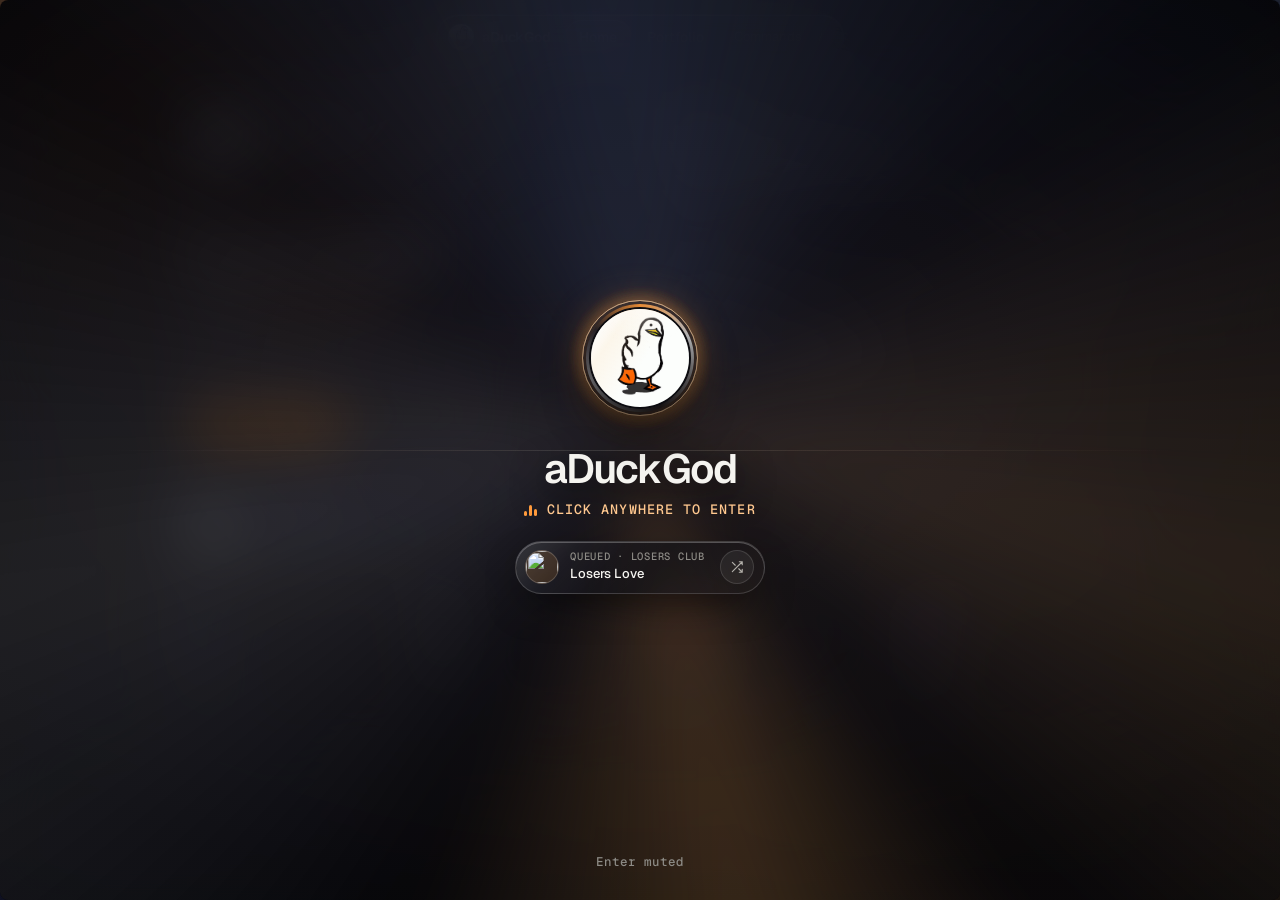
==== commit 2f04c67f: "fix: show Discord activity only when active and remove Discord demo server links" ====
--- a/index.html
+++ b/index.html
@@ -22,7 +22,7 @@
 <link rel="preconnect" href="https://api.lanyard.rest" crossorigin>
 <link rel="preconnect" href="https://cdn.discordapp.com" crossorigin>
 <link rel="stylesheet" href="https://fonts.googleapis.com/css2?family=Geist:wght@400..600&family=Geist+Mono:wght@400..500&display=swap">
-<link rel="stylesheet" href="style.css?v=9">
+<link rel="stylesheet" href="style.css?v=10">
 <script>
   document.documentElement.className = 'js';
   try {
@@ -35,7 +35,7 @@
     }
   } catch (e) {}
 </script>
-<script src="script.js?v=8" defer></script>
+<script src="script.js?v=9" defer></script>
 </head>
 <body>
 <div class="bg" aria-hidden="true">
@@ -189,20 +189,12 @@
       </div>
     </div>
 
-    <div class="dc-presence-sep" aria-hidden="true"></div>
-
-    <div class="dc-act-zone">
+    <div class="dc-presence-sep" id="presence-sep" aria-hidden="true" hidden></div>
+
+    <div class="dc-act-zone" id="presence-act-zone" hidden>
       <div class="dc-act-head">
         <span class="label"><svg class="i"><use href="assets/icons.svg?v=4#i-discord"/></svg>Discord Activity</span>
         <span class="live" id="presence-live" hidden><span class="dot pulse"></span>Live</span>
-      </div>
-
-      <div class="dc-act-idle" id="presence-idle">
-        <span class="dc-idle-ic" aria-hidden="true"><svg><use href="assets/icons.svg?v=4#i-discord"/></svg></span>
-        <div class="dc-idle-txt">
-          <p class="dc-idle-title" id="presence-idle-title">Checking live status…</p>
-          <p class="dc-idle-sub" id="presence-sub">Click my profile to open Discord</p>
-        </div>
       </div>
 
       <div class="activity" id="presence-activity" hidden>
--- a/style.css
+++ b/style.css
@@ -746,6 +746,9 @@
     linear-gradient(122deg, rgba(88, 101, 242, .11) 0%, transparent 56%, rgba(255, 154, 60, .05) 100%),
     var(--tile);
 }
+.dc-presence[data-activity="idle"] {
+  grid-template-columns: 1fr;
+}
 .dc-presence[data-activity="spotify"] {
   background:
     radial-gradient(70% 55% at 78% 0%, rgba(30, 215, 96, .13), transparent 72%),
@@ -950,31 +953,6 @@
 
 .dc-act-zone { min-width: 0; display: flex; flex-direction: column; gap: 9px; }
 .dc-act-head { display: flex; align-items: center; justify-content: space-between; gap: 10px; }
-
-.dc-act-idle {
-  display: flex;
-  align-items: center;
-  gap: 12px;
-  padding: 9px 13px;
-  border-radius: 14px;
-  background: rgba(255, 255, 255, .035);
-  border: 1px solid rgba(255, 255, 255, .085);
-}
-.dc-idle-ic {
-  width: 40px;
-  height: 40px;
-  flex: none;
-  border-radius: 11px;
-  display: grid;
-  place-items: center;
-  color: #9ba3ff;
-  background: rgba(88, 101, 242, .15);
-  border: 1px solid rgba(88, 101, 242, .28);
-}
-.dc-idle-ic svg { width: 19px; height: 19px; }
-.dc-idle-txt { min-width: 0; flex: 1; }
-.dc-idle-title { font-size: 14px; font-weight: 500; color: var(--text); overflow: hidden; text-overflow: ellipsis; white-space: nowrap; }
-.dc-idle-sub { margin-top: 2px; font-size: 12.5px; color: var(--text-3); overflow: hidden; text-overflow: ellipsis; white-space: nowrap; }
 
 .activity {
   display: flex;
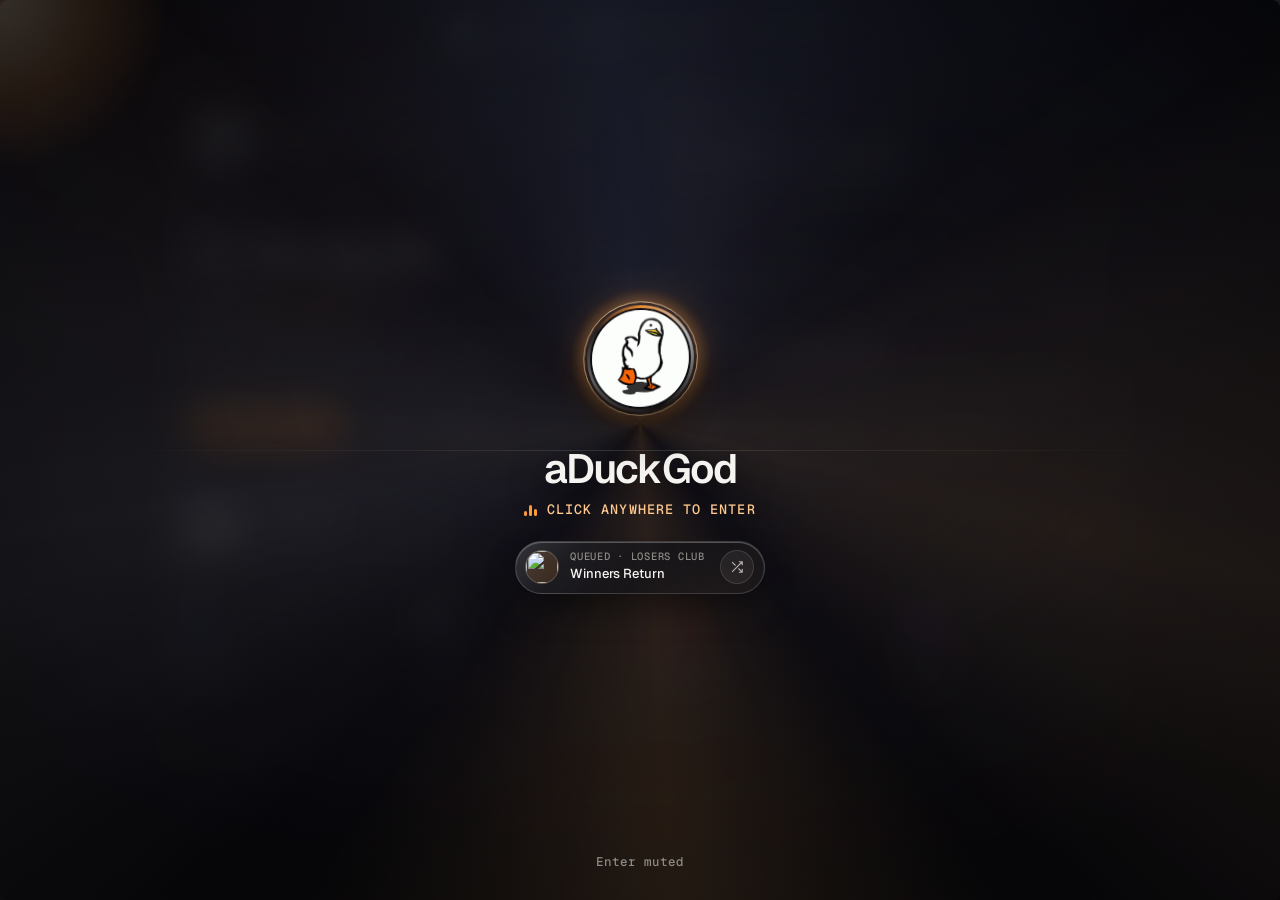
==== commit 5942b2e6: "perf: eliminate audio tab-switch stutter/pop, optimize reflective glass rendering, add .webm config " ====
--- a/index.html
+++ b/index.html
@@ -22,7 +22,7 @@
 <link rel="preconnect" href="https://api.lanyard.rest" crossorigin>
 <link rel="preconnect" href="https://cdn.discordapp.com" crossorigin>
 <link rel="stylesheet" href="https://fonts.googleapis.com/css2?family=Geist:wght@400..600&family=Geist+Mono:wght@400..500&display=swap">
-<link rel="stylesheet" href="style.css?v=10">
+<link rel="stylesheet" href="style.css?v=11">
 <script>
   document.documentElement.className = 'js';
   try {
@@ -35,7 +35,7 @@
     }
   } catch (e) {}
 </script>
-<script src="script.js?v=9" defer></script>
+<script src="script.js?v=10" defer></script>
 </head>
 <body>
 <div class="bg" aria-hidden="true">
--- a/style.css
+++ b/style.css
@@ -53,7 +53,14 @@
 .serif { font-family: var(--serif); font-style: italic; font-weight: 400; letter-spacing: 0; color: var(--accent); }
 
 /* reflective obsidian ambient backdrop: GPU-composited light pools, liquid caustics & mirror horizon */
-.bg { position: fixed; inset: 0; z-index: -1; overflow: hidden; pointer-events: none; background: radial-gradient(125% 85% at 50% -12%, #17161d 0%, #09090d 52%, #050507 100%); }
+.bg { position: fixed; inset: 0; z-index: -1; overflow: hidden; pointer-events: none; contain: strict; transform: translateZ(0); background: radial-gradient(125% 85% at 50% -12%, #17161d 0%, #09090d 52%, #050507 100%); }
+.bg::after {
+  content: "";
+  position: absolute;
+  inset: 0;
+  pointer-events: none;
+  background: radial-gradient(ellipse 92% 78% at 50% 22%, transparent 32%, rgba(5, 5, 7, .76) 100%);
+}
 .bg-aurora {
   position: absolute;
   inset: -22% -16%;
@@ -74,20 +81,18 @@
 .bg-caustics {
   position: absolute;
   inset: -15%;
-  opacity: .84;
+  opacity: .78;
   background:
     conic-gradient(from 195deg at 50% -6%,
       transparent 0deg,
-      rgba(255, 214, 164, .145) 16deg,
+      rgba(255, 214, 164, .13) 16deg,
       transparent 34deg,
-      rgba(255, 255, 255, .08) 54deg,
+      rgba(255, 255, 255, .072) 54deg,
       transparent 76deg,
-      rgba(138, 178, 255, .11) 104deg,
+      rgba(138, 178, 255, .10) 104deg,
       transparent 136deg,
-      rgba(255, 158, 66, .095) 168deg,
+      rgba(255, 158, 66, .085) 168deg,
       transparent 205deg);
-  -webkit-mask-image: radial-gradient(ellipse 88% 76% at 50% 18%, #000 18%, transparent 82%);
-  mask-image: radial-gradient(ellipse 88% 76% at 50% 18%, #000 18%, transparent 82%);
   will-change: transform;
   animation: caustic-sway 34s ease-in-out infinite alternate;
 }
@@ -122,9 +127,15 @@
 .bg-noise {
   position: absolute;
   inset: 0;
-  opacity: .034;
-  background-image: url("data:image/svg+xml;utf8,<svg xmlns='http://www.w3.org/2000/svg' width='160' height='160'><filter id='n'><feTurbulence type='fractalNoise' baseFrequency='.9' numOctaves='3' stitchTiles='stitch'/><feColorMatrix values='0 0 0 0 1 0 0 0 0 1 0 0 0 0 1 0 0 0 .6 0'/></filter><rect width='100%' height='100%' filter='url(%23n)'/></svg>");
-}
+  opacity: .038;
+  background-image: url("/assets/noise.png");
+  background-size: 96px 96px;
+}
+html.page-hidden *,
+html.page-hidden *::before,
+html.page-hidden *::after { animation-play-state: paused !important; }
+html.gate-pending .bg-aurora,
+html.gate-pending .bg-caustics { animation-play-state: paused; }
 
 /* ambient glass water-ripple feedback on clicks */
 .water-ripple {
@@ -156,9 +167,9 @@
   align-items: center;
   justify-content: space-between;
   padding: 24px 20px calc(22px + env(safe-area-inset-bottom, 0px));
-  background: radial-gradient(90% 80% at 50% 42%, rgba(22, 20, 28, .82), rgba(6, 6, 9, .95) 75%);
-  -webkit-backdrop-filter: blur(28px) saturate(180%);
-  backdrop-filter: blur(28px) saturate(180%);
+  background: radial-gradient(90% 80% at 50% 42%, rgba(22, 20, 28, .86), rgba(6, 6, 9, .96) 75%);
+  -webkit-backdrop-filter: blur(18px) saturate(150%);
+  backdrop-filter: blur(18px) saturate(150%);
   cursor: pointer;
   overflow: hidden;
   -webkit-user-select: none;
@@ -182,8 +193,7 @@
 html.has-entered .enter-gate { display: none !important; }
 .enter-gate.is-leaving { opacity: 0; pointer-events: none; }
 .enter-gate.is-leaving .gate-center {
-  transform: scale(1.1) translateY(-10px);
-  filter: blur(12px);
+  transform: scale(1.08) translateY(-10px);
   opacity: 0;
 }
 .enter-gate.is-leaving .gate-foot { opacity: 0; }
@@ -193,20 +203,20 @@
   position: absolute;
   inset: -25%;
   pointer-events: none;
+  opacity: .82;
   background:
     conic-gradient(from 140deg at 50% 48%,
       transparent 0deg,
-      rgba(255, 174, 86, .20) 28deg,
-      transparent 66deg,
-      rgba(255, 255, 255, .10) 115deg,
-      transparent 162deg,
-      rgba(126, 162, 242, .14) 216deg,
-      transparent 275deg,
-      rgba(255, 192, 122, .13) 324deg,
+      rgba(255, 174, 86, .14) 36deg,
+      transparent 78deg,
+      rgba(255, 255, 255, .07) 120deg,
+      transparent 168deg,
+      rgba(126, 162, 242, .11) 216deg,
+      transparent 276deg,
+      rgba(255, 192, 122, .10) 324deg,
       transparent 360deg);
-  filter: blur(32px);
   will-change: transform;
-  animation: gate-spin 22s linear infinite;
+  animation: gate-spin 24s linear infinite;
 }
 @keyframes gate-spin { to { transform: rotate(1turn); } }
 
@@ -247,7 +257,7 @@
   flex-direction: column;
   align-items: center;
   text-align: center;
-  transition: transform .65s var(--ease-out), opacity .55s var(--ease-out), filter .55s var(--ease-out);
+  transition: transform .6s var(--ease-out), opacity .5s var(--ease-out);
 }
 .gate-medallion {
   position: relative;
@@ -454,8 +464,8 @@
   border-radius: 999px;
   background: linear-gradient(180deg, rgba(255, 255, 255, .105), rgba(255, 255, 255, .018)), rgba(14, 14, 19, .64);
   border: 1px solid rgba(255, 255, 255, .14);
-  -webkit-backdrop-filter: blur(22px) saturate(185%);
-  backdrop-filter: blur(22px) saturate(185%);
+  -webkit-backdrop-filter: blur(16px) saturate(155%);
+  backdrop-filter: blur(16px) saturate(155%);
   box-shadow: 0 14px 36px -14px rgba(0, 0, 0, .82), inset 0 1px 0 rgba(255, 255, 255, .26), inset 0 -1px 0 rgba(255, 255, 255, .04);
 }
 .brand { display: flex; align-items: center; gap: 8px; flex-shrink: 0; padding: 0 10px 0 6px; font-size: 14px; font-weight: 600; letter-spacing: -.01em; white-space: nowrap; }
@@ -533,14 +543,15 @@
   position: relative;
   isolation: isolate;
   overflow: hidden;
+  contain: layout paint style;
   border-radius: var(--radius);
   background:
     radial-gradient(85% 42% at 50% 0%, rgba(255, 255, 255, .085), transparent 72%),
     var(--glass-sheen),
     var(--tile);
   border: 1px solid var(--line);
-  -webkit-backdrop-filter: blur(22px) saturate(175%);
-  backdrop-filter: blur(22px) saturate(175%);
+  -webkit-backdrop-filter: blur(12px) saturate(145%);
+  backdrop-filter: blur(12px) saturate(145%);
   box-shadow:
     inset 0 1px 0 var(--rim-top),
     inset 0 1px 18px -8px rgba(255, 255, 255, .13),
@@ -548,8 +559,14 @@
     0 28px 66px -34px rgba(0, 0, 0, .92);
   transition: border-color .22s, box-shadow .28s var(--ease), transform .24s var(--ease);
 }
-.tile::before,
-.tile::after {
+.tile-fx {
+  position: absolute;
+  inset: 0;
+  border-radius: inherit;
+  pointer-events: none;
+}
+.tile-fx::before,
+.tile-fx::after {
   content: "";
   position: absolute;
   inset: 0;
@@ -558,11 +575,12 @@
   opacity: 0;
   transition: opacity .35s;
 }
-.tile::before {
+.tile-fx::before {
   z-index: -1;
   background: radial-gradient(460px circle at var(--mx, 50%) var(--my, 50%), rgba(255, 255, 255, .115), rgba(255, 184, 114, .05) 30%, transparent 58%);
 }
-.tile::after {
+.tile-fx::after {
+  z-index: 3;
   padding: 1px;
   background: radial-gradient(300px circle at var(--mx, 50%) var(--my, 50%), rgba(255, 236, 210, .82), rgba(255, 154, 60, .48) 40%, transparent 68%);
   -webkit-mask: linear-gradient(#000 0 0) content-box, linear-gradient(#000 0 0);
@@ -570,9 +588,9 @@
   -webkit-mask-composite: xor;
   mask-composite: exclude;
 }
-.tile:hover::before, .tile.is-lit::after { opacity: 1; }
+.tile:hover > .tile-fx::before,
+.tile-fx.is-lit::after { opacity: 1; }
 .tile.is-tilting {
-  transform: perspective(1050px) rotateX(var(--rx, 0deg)) rotateY(var(--ry, 0deg)) translateY(var(--ty, 0px));
   transition: border-color .22s, box-shadow .28s var(--ease), transform .12s ease-out;
 }
 a.tile:hover, button.tile:hover {
@@ -1048,8 +1066,8 @@
     var(--glass-sheen),
     rgba(14, 14, 19, .74);
   border: 1px solid rgba(255, 255, 255, .16);
-  -webkit-backdrop-filter: blur(26px) saturate(190%);
-  backdrop-filter: blur(26px) saturate(190%);
+  -webkit-backdrop-filter: blur(16px) saturate(155%);
+  backdrop-filter: blur(16px) saturate(155%);
   box-shadow:
     inset 0 1px 0 rgba(255, 255, 255, .28),
     inset 0 -1px 0 rgba(255, 255, 255, .04),
@@ -1184,6 +1202,7 @@
   align-items: center;
   gap: 8px;
   margin-top: 8px;
+  contain: layout style;
 }
 .music-time {
   font: 500 10.5px/1 var(--mono);
@@ -1768,10 +1787,10 @@
   width: min(560px, 100%);
   overflow: hidden;
   border-radius: 18px;
-  background: var(--glass-sheen), rgba(15, 15, 20, .82);
+  background: var(--glass-sheen), rgba(15, 15, 20, .86);
   border: 1px solid var(--line-2);
-  -webkit-backdrop-filter: blur(26px) saturate(180%);
-  backdrop-filter: blur(26px) saturate(180%);
+  -webkit-backdrop-filter: blur(18px) saturate(155%);
+  backdrop-filter: blur(18px) saturate(155%);
   box-shadow: 0 40px 100px -20px rgba(0, 0, 0, .9), inset 0 1px 0 rgba(255, 255, 255, .22);
   animation: pop .2s var(--ease);
 }
@@ -1867,7 +1886,6 @@
   .cmd { padding: 0 6px; gap: 0; }
   .cmd-label { display: none; }
 
-  .gate-caustic { filter: blur(18px); }
   .home { justify-content: flex-start; padding: 80px 14px 168px; }
   .bento, .social-row { gap: 10px; }
   .dc-presence { margin-top: 10px; padding: 16px; }
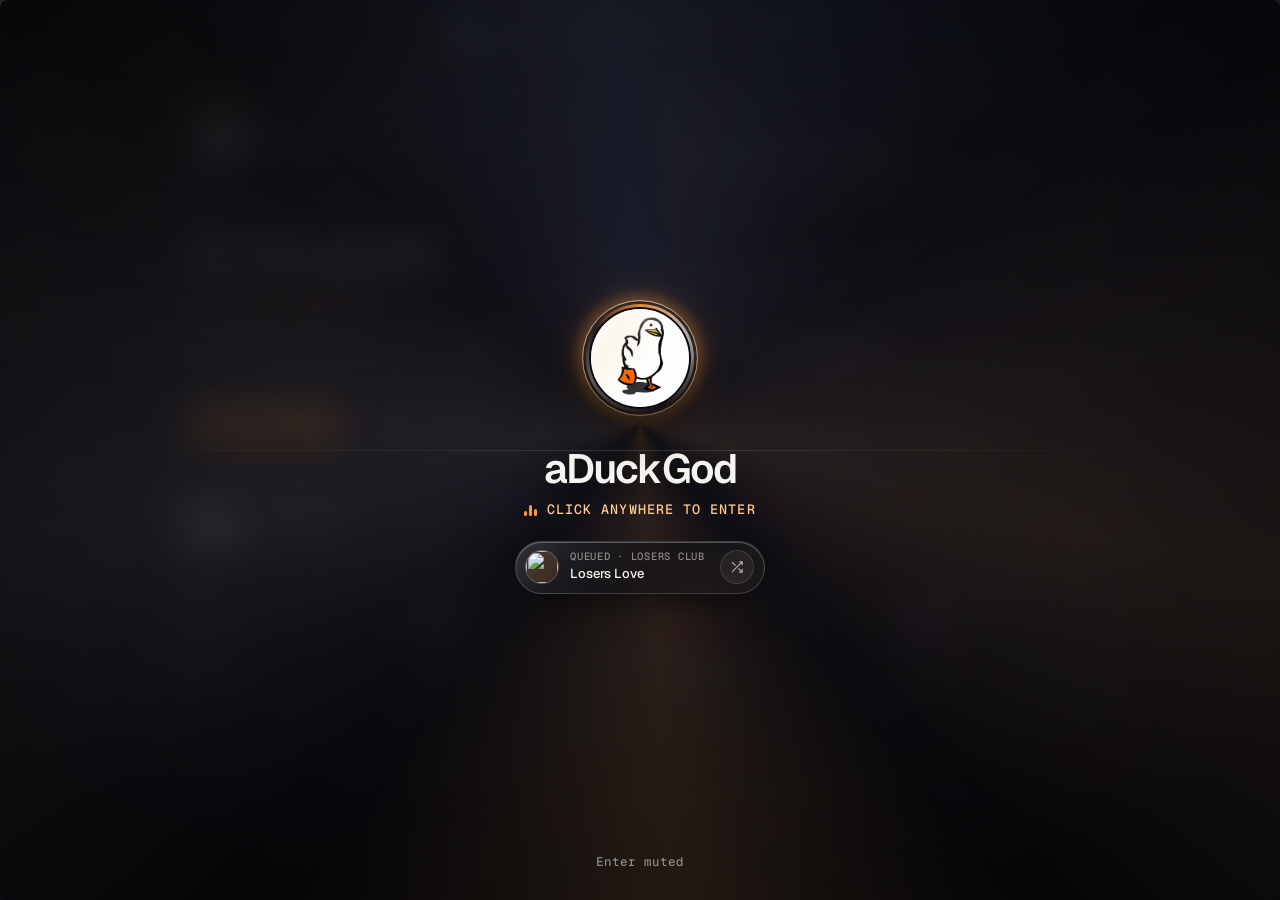
==== commit d25d10cc: "feat: move full-length .webm tracks to assets/music and enable local audio" ====
--- a/index.html
+++ b/index.html
@@ -35,7 +35,7 @@
     }
   } catch (e) {}
 </script>
-<script src="script.js?v=10" defer></script>
+<script src="script.js?v=11" defer></script>
 </head>
 <body>
 <div class="bg" aria-hidden="true">
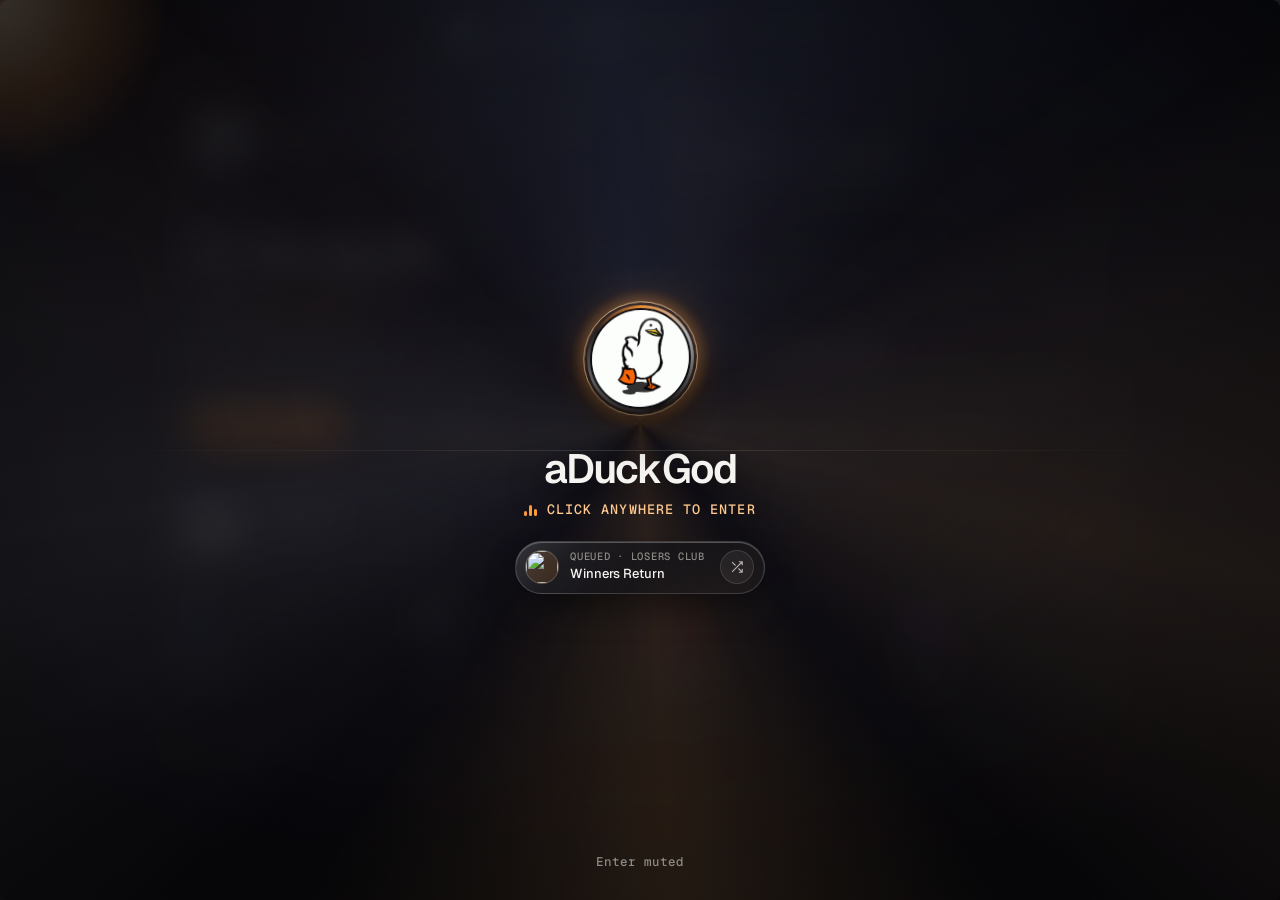
==== commit 20eb1f1d: "feat: add instant SPA soft-navigation so Home <-> Portfolio never freezes or cuts music" ====
--- a/index.html
+++ b/index.html
@@ -22,7 +22,7 @@
 <link rel="preconnect" href="https://api.lanyard.rest" crossorigin>
 <link rel="preconnect" href="https://cdn.discordapp.com" crossorigin>
 <link rel="stylesheet" href="https://fonts.googleapis.com/css2?family=Geist:wght@400..600&family=Geist+Mono:wght@400..500&display=swap">
-<link rel="stylesheet" href="style.css?v=11">
+<link rel="stylesheet" href="style.css?v=12">
 <script>
   document.documentElement.className = 'js';
   try {
@@ -35,7 +35,7 @@
     }
   } catch (e) {}
 </script>
-<script src="script.js?v=11" defer></script>
+<script src="script.js?v=12" defer></script>
 </head>
 <body>
 <div class="bg" aria-hidden="true">
--- a/style.css
+++ b/style.css
@@ -1382,6 +1382,8 @@
 
 /* portfolio */
 .wrap { width: 100%; max-width: 1080px; margin: 0 auto; padding: 0 20px; }
+main.page-swap { animation: page-swap .2s ease-out; }
+@keyframes page-swap { from { opacity: 0; } }
 .js .reveal { opacity: 0; transform: translateY(18px); transition: opacity .8s var(--ease), transform .8s var(--ease); }
 .js .reveal.in { opacity: 1; transform: none; }
 
